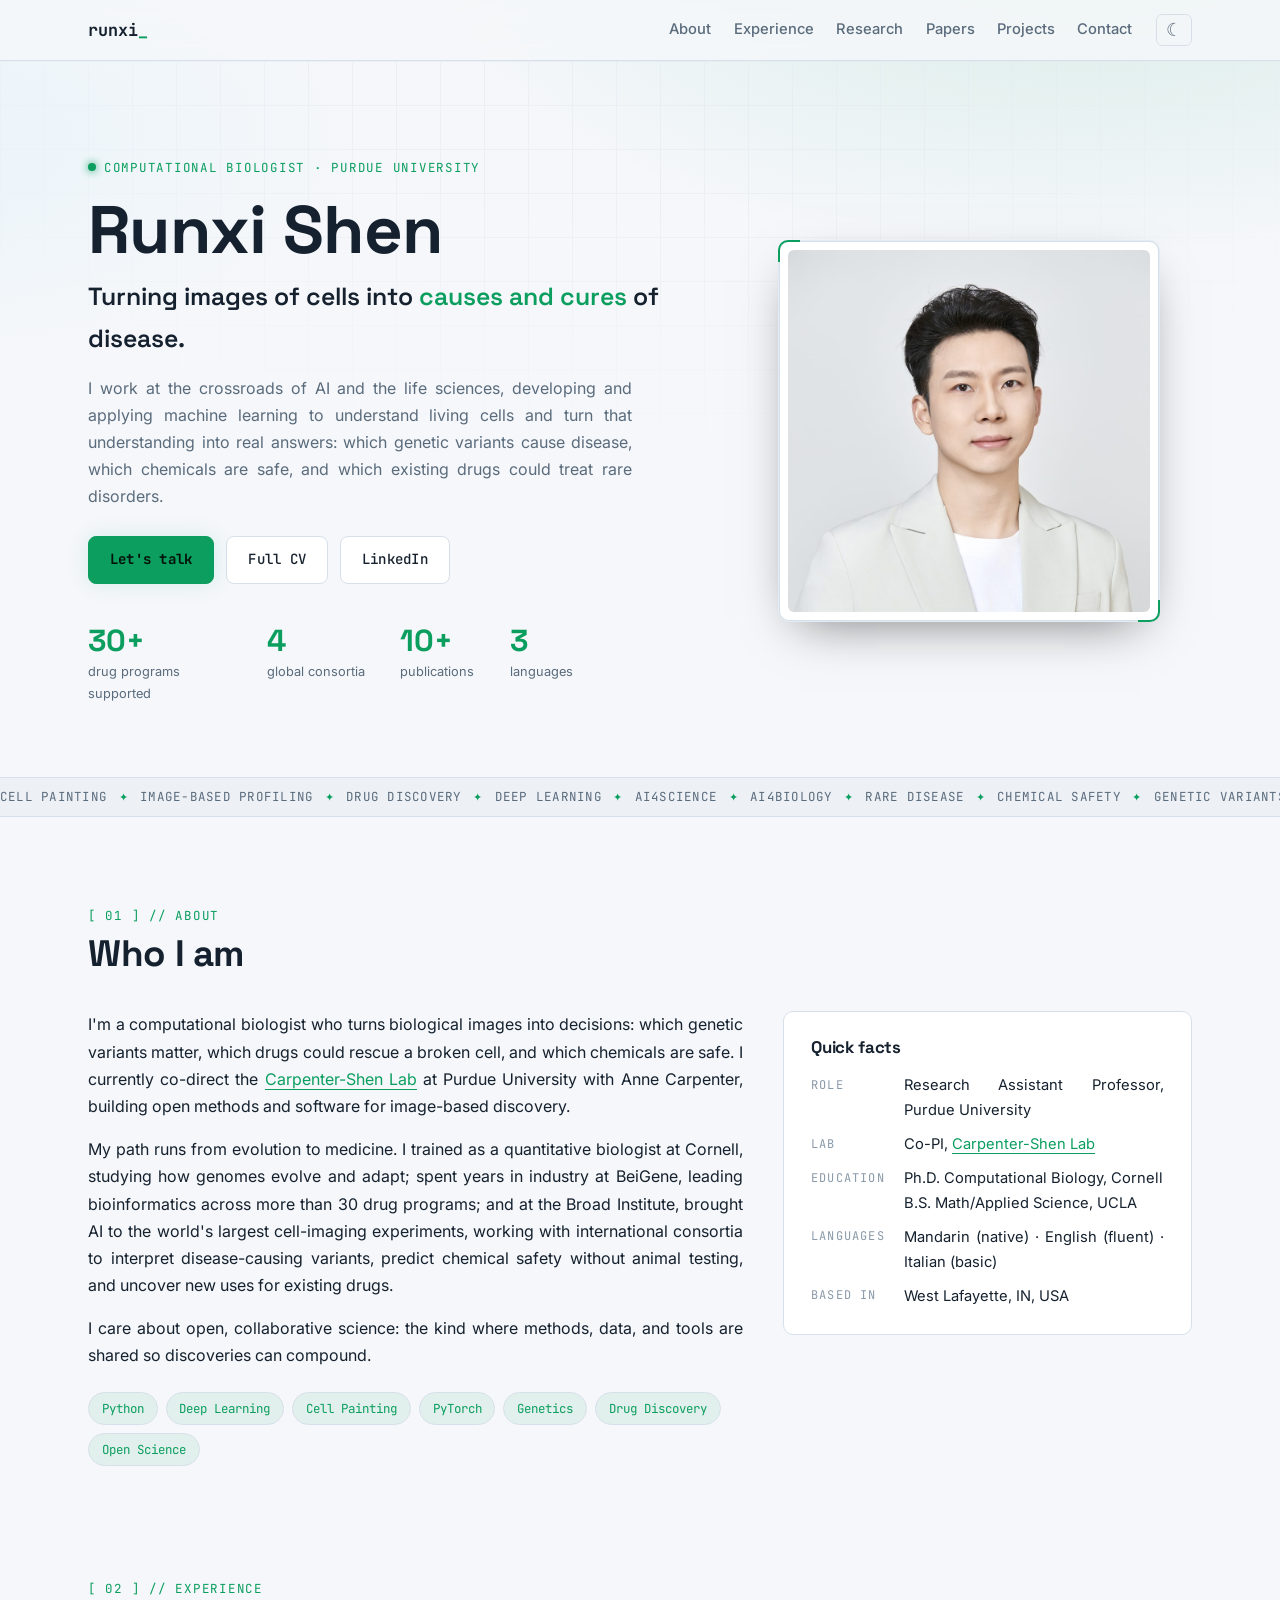
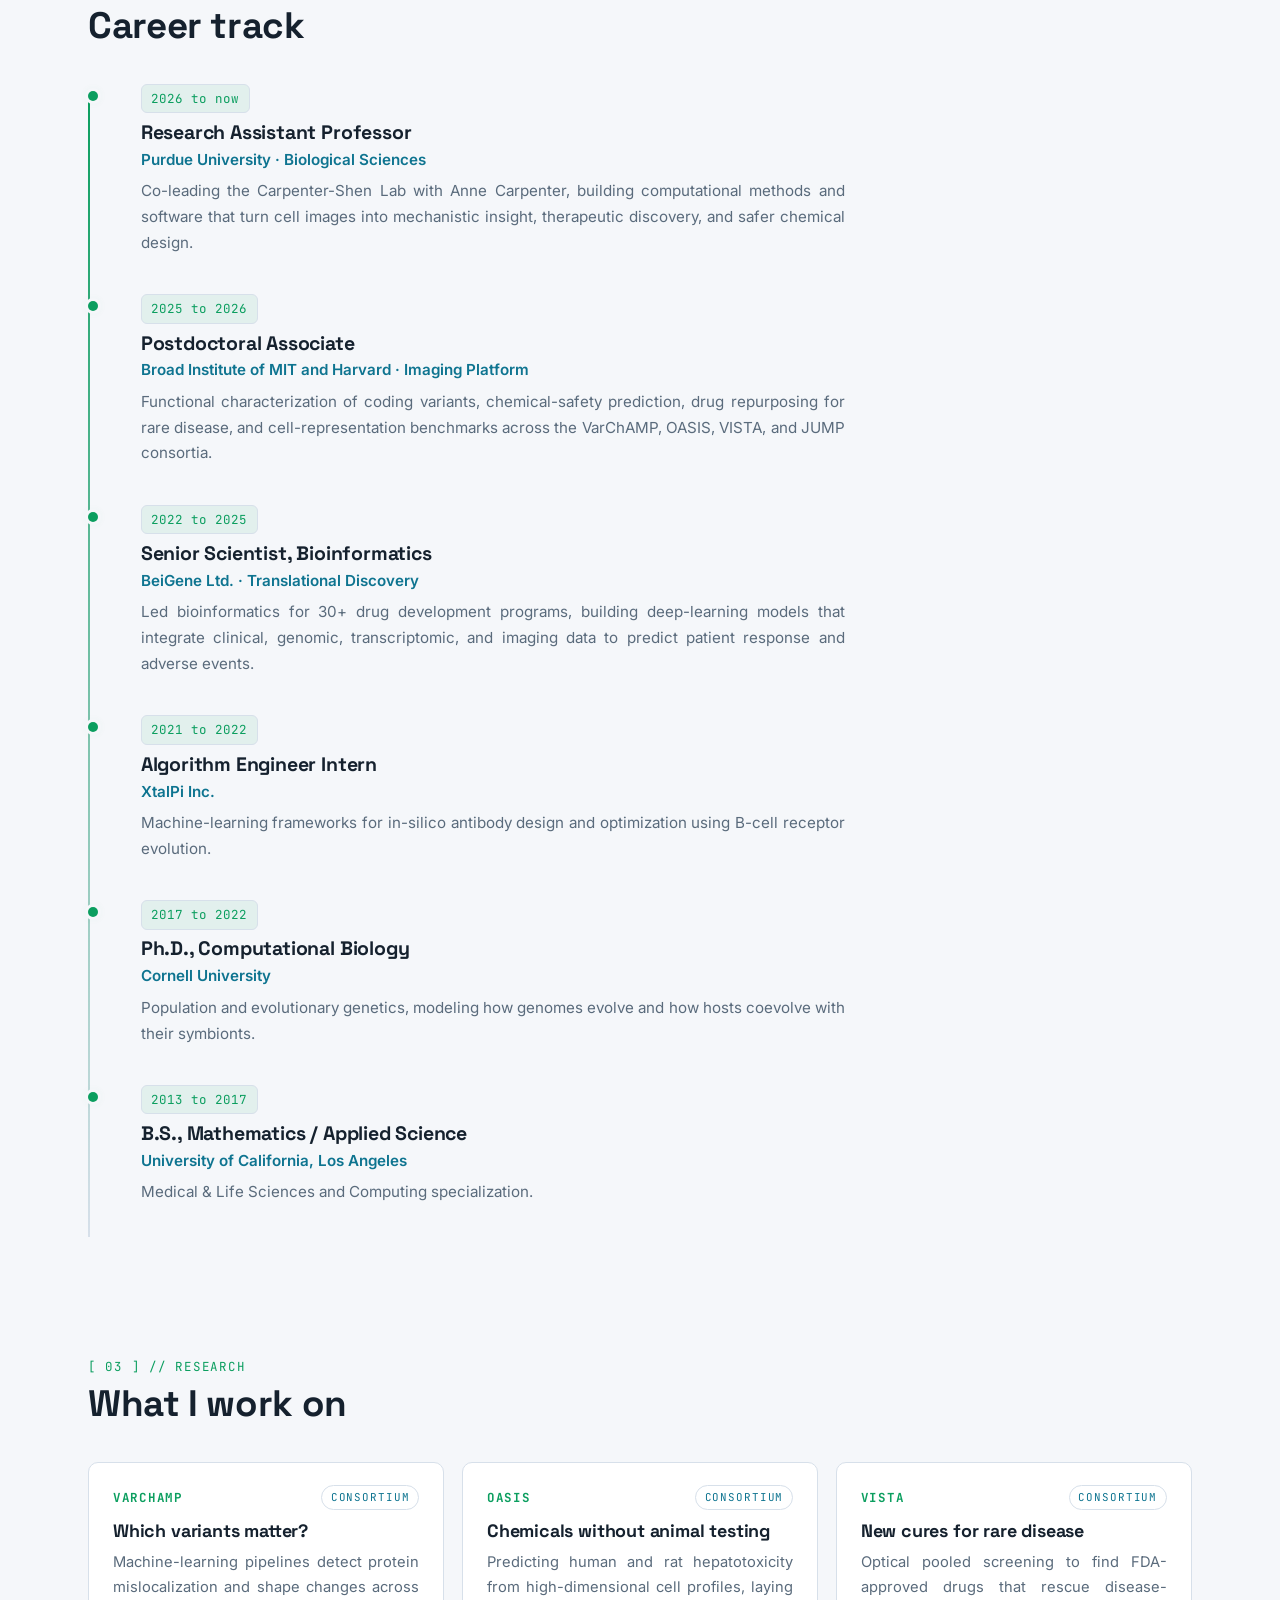
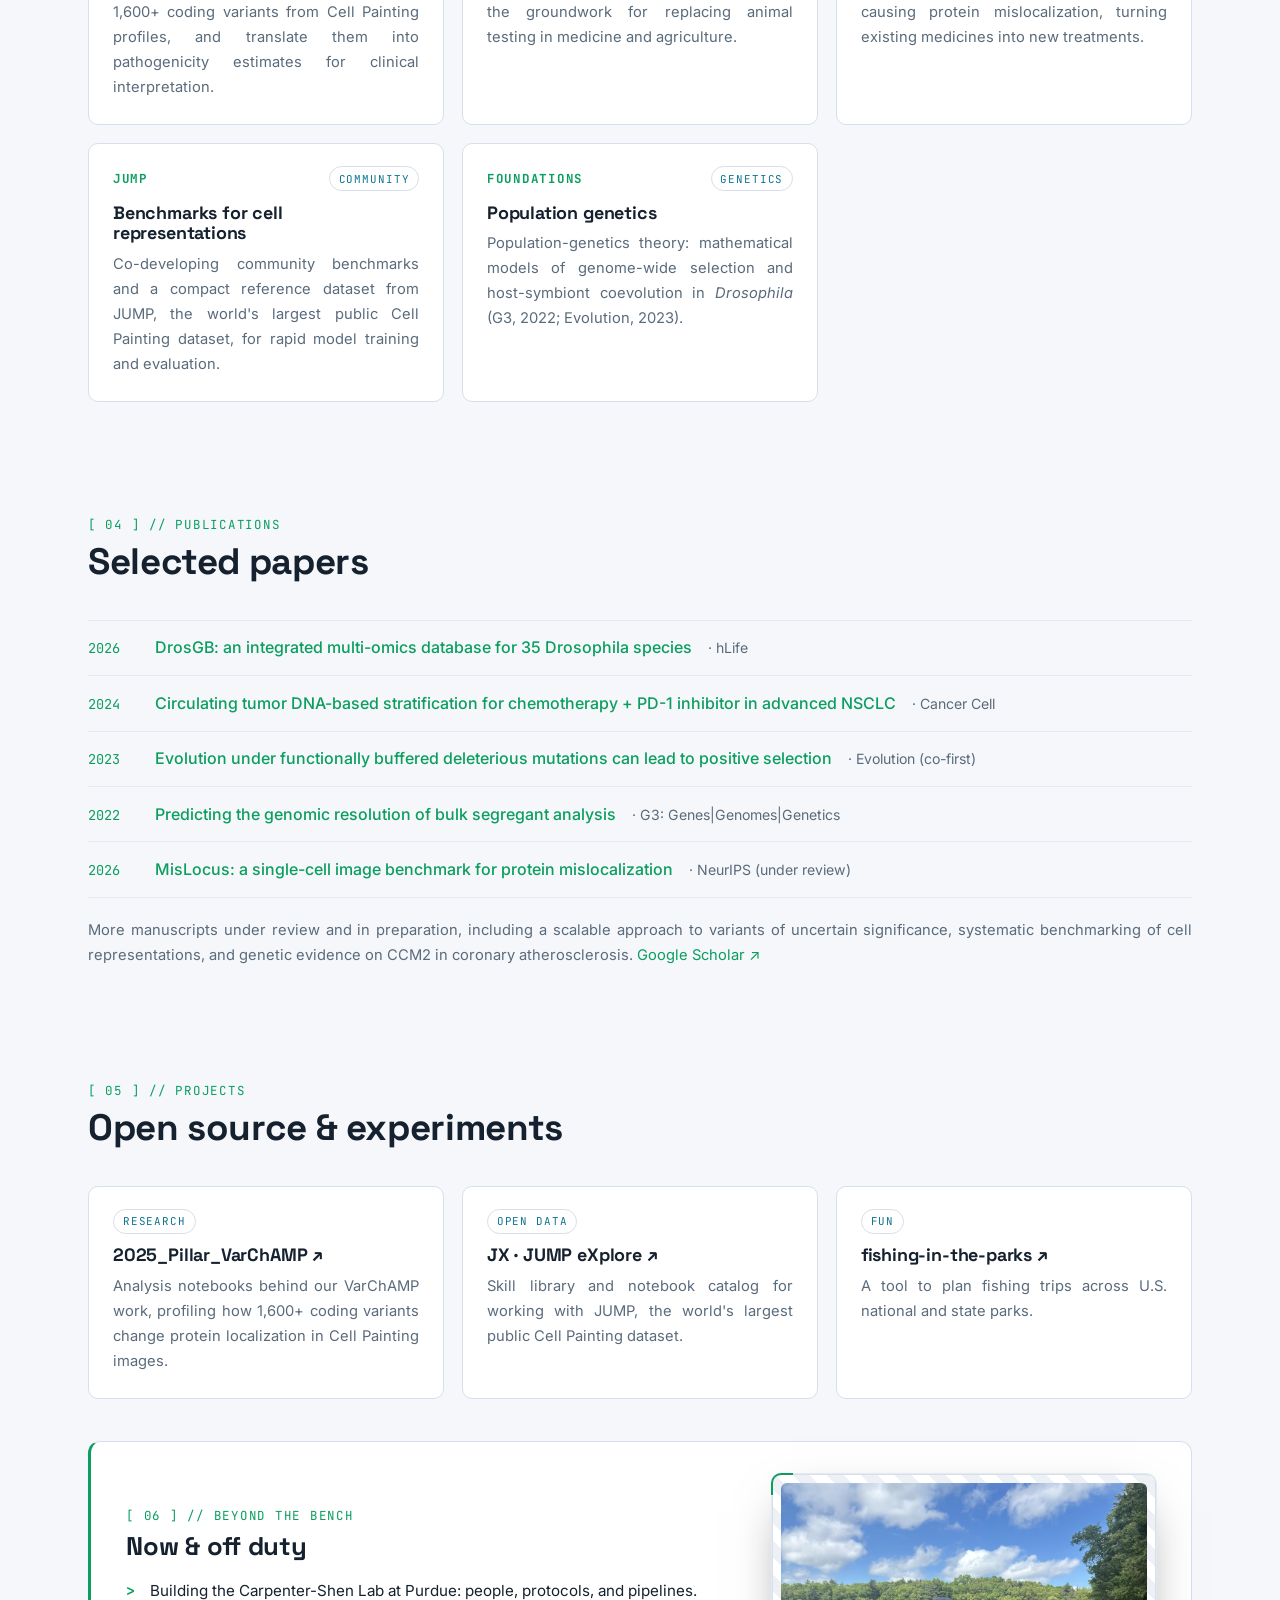
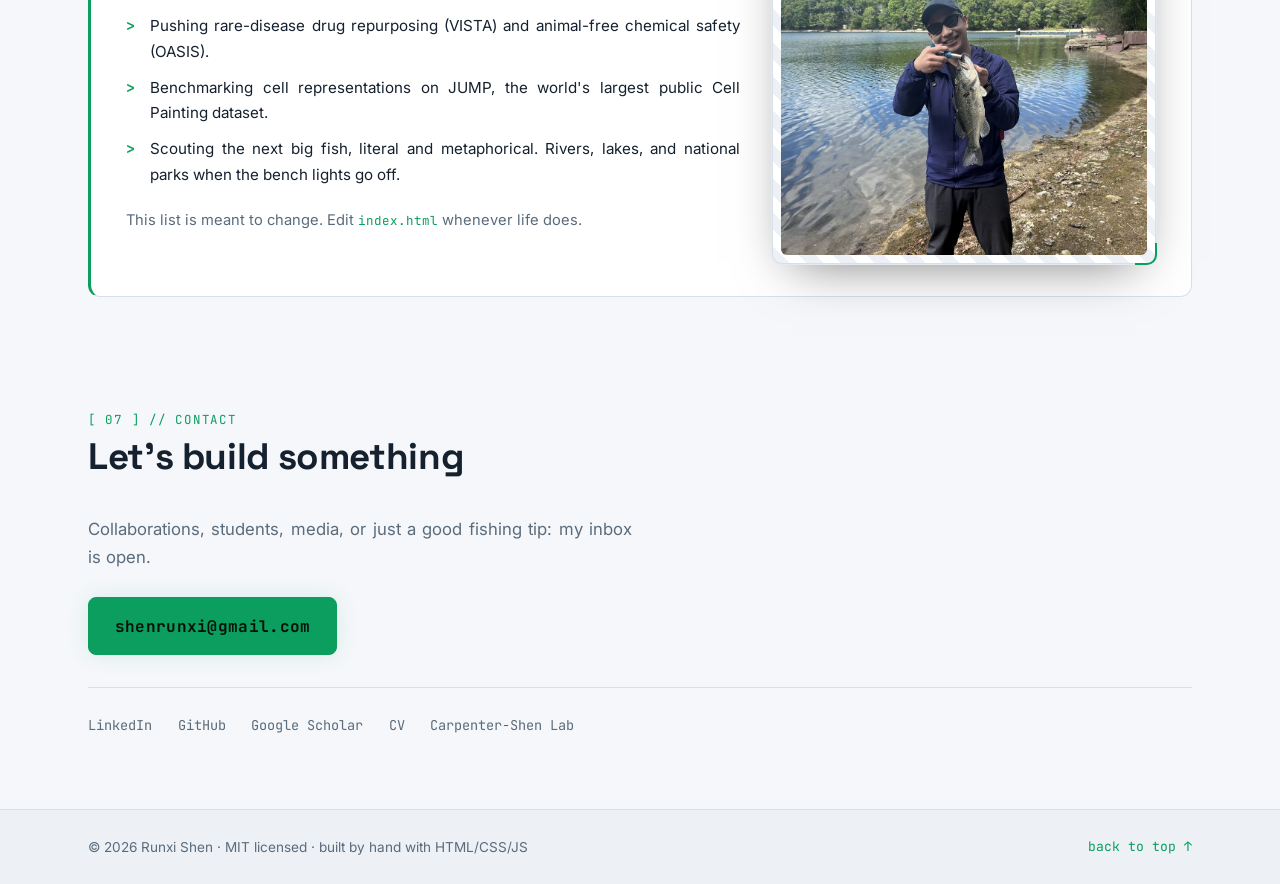
==== index.html @ 6cd74a99 "Justify body text and remove all em/en dashes - Justify body text (aligned on both sides) across par" ====
<!DOCTYPE html>
<html lang="en" data-theme="light">
<head>
<meta charset="UTF-8">
<meta name="viewport" content="width=device-width, initial-scale=1">
<title>Runxi Shen, Computational Biologist | Cell Painting &amp; Drug Discovery</title>
<meta name="description" content="Runxi Shen, Ph.D., computational biologist and Research Assistant Professor at Purdue University. Co-PI of the Carpenter-Shen Lab. Turning images of cells into cures: deep learning, Cell Painting, rare-disease drug discovery.">
<meta name="author" content="Runxi Shen">
<meta property="og:type" content="website">
<meta property="og:title" content="Runxi Shen, Computational Biologist">
<meta property="og:description" content="Research Assistant Professor at Purdue · Co-PI, Carpenter-Shen Lab. Using deep learning and Cell Painting to find causes and cures of disease.">
<meta property="og:url" content="https://runxi-shen.github.io/homepage/">
<meta property="og:image" content="https://runxi-shen.github.io/homepage/og-image.png">
<meta name="twitter:card" content="summary_large_image">
<link rel="icon" href="data:image/svg+xml,<svg xmlns='http://www.w3.org/2000/svg' viewBox='0 0 16 16'><text y='14' font-size='14'>☾</text></svg>">
<link rel="preconnect" href="https://fonts.googleapis.com">
<link rel="preconnect" href="https://fonts.gstatic.com" crossorigin>
<link href="https://fonts.googleapis.com/css2?family=Space+Grotesk:wght@500;600;700&family=Inter:wght@400;500;600;700&family=JetBrains+Mono:wght@400;500;700&display=swap" rel="stylesheet">
<link rel="stylesheet" href="style.css">
<script src="script.js" defer></script>
</head>
<body>

<header class="site-header" id="site-header">
  <div class="header-inner">
    <a class="brand" href="#top">runxi<span class="brand-cursor">_</span></a>
    <nav class="nav" aria-label="main">
      <a href="#about">About</a>
      <a href="#experience">Experience</a>
      <a href="#research">Research</a>
      <a href="#publications">Papers</a>
      <a href="#projects">Projects</a>
      <a href="#contact">Contact</a>
    </nav>
    <button class="theme-toggle" type="button" aria-label="toggle light/dark theme" title="toggle light/dark">☾</button>
  </div>
</header>

<main id="top">

  <!-- ── HERO ─────────────────────────────────────────── -->
  <section class="hero" id="home">
    <div class="hero-grid" aria-hidden="true"></div>
    <div class="hero-inner">
      <div class="hero-text">
        <p class="eyebrow"><span class="status-dot" aria-hidden="true"></span> COMPUTATIONAL BIOLOGIST · PURDUE UNIVERSITY</p>
        <h1>Runxi Shen</h1>
        <p class="hero-tagline">Turning images of cells into <span class="accent">causes and cures</span> of disease.</p>
        <p class="hero-sub">I work at the crossroads of AI and the life sciences, developing and applying machine learning to understand living cells and turn that understanding into real answers: which genetic variants cause disease, which chemicals are safe, and which existing drugs could treat rare disorders.</p>
        <div class="hero-cta">
          <a class="btn btn-primary" href="#contact">Let's talk</a>
          <a class="btn btn-ghost" href="https://runxi-shen.github.io/cv/" target="_blank" rel="noopener">Full CV</a>
          <a class="btn btn-ghost" href="https://www.linkedin.com/in/runxi-shen/" target="_blank" rel="noopener">LinkedIn</a>
        </div>
        <dl class="hero-stats">
          <div><dt>30+</dt><dd>drug programs supported</dd></div>
          <div><dt>4</dt><dd>global consortia</dd></div>
          <div><dt>10+</dt><dd>publications</dd></div>
          <div><dt>3</dt><dd>languages</dd></div>
        </dl>
      </div>
      <figure class="hero-photo">
        <div class="photo-frame">
          <img src="headshot.jpg" alt="Runxi Shen, computational biologist" width="900" height="900">
        </div>
      </figure>
    </div>
  </section>

  <!-- ── TICKER ───────────────────────────────────────── -->
  <div class="ticker" aria-hidden="true">
    <div class="ticker-track">
      <span>CELL PAINTING <i>✦</i></span><span>IMAGE-BASED PROFILING <i>✦</i></span><span>DRUG DISCOVERY <i>✦</i></span><span>DEEP LEARNING <i>✦</i></span><span>AI4SCIENCE <i>✦</i></span><span>AI4BIOLOGY <i>✦</i></span><span>RARE DISEASE <i>✦</i></span><span>CHEMICAL SAFETY <i>✦</i></span><span>GENETIC VARIANTS <i>✦</i></span><span>OPEN SOURCE <i>✦</i></span><span>POPULATION GENETICS <i>✦</i></span><span>OPEN SCIENCE <i>✦</i></span><span>FISHING <i>✦</i></span>
      <span>CELL PAINTING <i>✦</i></span><span>IMAGE-BASED PROFILING <i>✦</i></span><span>DRUG DISCOVERY <i>✦</i></span><span>DEEP LEARNING <i>✦</i></span><span>AI4SCIENCE <i>✦</i></span><span>AI4BIOLOGY <i>✦</i></span><span>RARE DISEASE <i>✦</i></span><span>CHEMICAL SAFETY <i>✦</i></span><span>GENETIC VARIANTS <i>✦</i></span><span>OPEN SOURCE <i>✦</i></span><span>POPULATION GENETICS <i>✦</i></span><span>OPEN SCIENCE <i>✦</i></span><span>FISHING <i>✦</i></span>
    </div>
  </div>

  <!-- ── ABOUT ────────────────────────────────────────── -->
  <section class="section" id="about">
    <div class="section-head">
      <p class="eyebrow">[ 01 ] // ABOUT</p>
      <h2>Who I am</h2>
    </div>
    <div class="about-grid">
      <div class="about-text">
        <p>I'm a computational biologist who turns biological images into decisions: which genetic variants matter, which drugs could rescue a broken cell, and which chemicals are safe. I currently co-direct the <a href="https://carpentershenlab.org" target="_blank" rel="noopener">Carpenter-Shen Lab</a> at Purdue University with Anne Carpenter, building open methods and software for image-based discovery.</p>
        <p>My path runs from evolution to medicine. I trained as a quantitative biologist at Cornell, studying how genomes evolve and adapt; spent years in industry at BeiGene, leading bioinformatics across more than 30 drug programs; and at the Broad Institute, brought AI to the world's largest cell-imaging experiments, working with international consortia to interpret disease-causing variants, predict chemical safety without animal testing, and uncover new uses for existing drugs.</p>
        <p>I care about open, collaborative science: the kind where methods, data, and tools are shared so discoveries can compound.</p>
        <div class="chips" aria-label="skills">
          <span>Python</span><span>Deep Learning</span><span>Cell Painting</span><span>PyTorch</span><span>Genetics</span><span>Drug Discovery</span><span>Open Science</span>
        </div>
      </div>
      <aside class="about-facts panel">
        <h3>Quick facts</h3>
        <dl>
          <dt>Role</dt><dd>Research Assistant Professor, Purdue University</dd>
          <dt>Lab</dt><dd>Co-PI, <a href="https://carpentershenlab.org" target="_blank" rel="noopener">Carpenter-Shen Lab</a></dd>
          <dt>Education</dt><dd>Ph.D. Computational Biology, Cornell<br>B.S. Math/Applied Science, UCLA</dd>
          <dt>Languages</dt><dd>Mandarin (native) · English (fluent) · Italian (basic)</dd>
          <dt>Based in</dt><dd>West Lafayette, IN, USA</dd>
        </dl>
      </aside>
    </div>
  </section>

  <!-- ── EXPERIENCE ───────────────────────────────────── -->
  <section class="section" id="experience">
    <div class="section-head">
      <p class="eyebrow">[ 02 ] // EXPERIENCE</p>
      <h2>Career track</h2>
    </div>
    <ol class="timeline">
      <li class="tl-item">
        <span class="tl-years">2026 to now</span>
        <div class="tl-body">
          <h3>Research Assistant Professor</h3>
          <p class="tl-org">Purdue University · Biological Sciences</p>
          <p class="tl-desc">Co-leading the Carpenter-Shen Lab with Anne Carpenter, building computational methods and software that turn cell images into mechanistic insight, therapeutic discovery, and safer chemical design.</p>
        </div>
      </li>
      <li class="tl-item">
        <span class="tl-years">2025 to 2026</span>
        <div class="tl-body">
          <h3>Postdoctoral Associate</h3>
          <p class="tl-org">Broad Institute of MIT and Harvard · Imaging Platform</p>
          <p class="tl-desc">Functional characterization of coding variants, chemical-safety prediction, drug repurposing for rare disease, and cell-representation benchmarks across the VarChAMP, OASIS, VISTA, and JUMP consortia.</p>
        </div>
      </li>
      <li class="tl-item">
        <span class="tl-years">2022 to 2025</span>
        <div class="tl-body">
          <h3>Senior Scientist, Bioinformatics</h3>
          <p class="tl-org">BeiGene Ltd. · Translational Discovery</p>
          <p class="tl-desc">Led bioinformatics for 30+ drug development programs, building deep-learning models that integrate clinical, genomic, transcriptomic, and imaging data to predict patient response and adverse events.</p>
        </div>
      </li>
      <li class="tl-item">
        <span class="tl-years">2021 to 2022</span>
        <div class="tl-body">
          <h3>Algorithm Engineer Intern</h3>
          <p class="tl-org">XtalPi Inc.</p>
          <p class="tl-desc">Machine-learning frameworks for in-silico antibody design and optimization using B-cell receptor evolution.</p>
        </div>
      </li>
      <li class="tl-item">
        <span class="tl-years">2017 to 2022</span>
        <div class="tl-body">
          <h3>Ph.D., Computational Biology</h3>
          <p class="tl-org">Cornell University</p>
          <p class="tl-desc">Population and evolutionary genetics, modeling how genomes evolve and how hosts coevolve with their symbionts.</p>
        </div>
      </li>
      <li class="tl-item">
        <span class="tl-years">2013 to 2017</span>
        <div class="tl-body">
          <h3>B.S., Mathematics / Applied Science</h3>
          <p class="tl-org">University of California, Los Angeles</p>
          <p class="tl-desc">Medical &amp; Life Sciences and Computing specialization.</p>
        </div>
      </li>
    </ol>
  </section>

  <!-- ── RESEARCH ─────────────────────────────────────── -->
  <section class="section" id="research">
    <div class="section-head">
      <p class="eyebrow">[ 03 ] // RESEARCH</p>
      <h2>What I work on</h2>
    </div>
    <div class="card-grid">
      <article class="card">
        <div class="card-top"><span class="card-tag mono">VARCHAMP</span><span class="card-chip mono">consortium</span></div>
        <h3>Which variants matter?</h3>
        <p>Machine-learning pipelines detect protein mislocalization and shape changes across 1,600+ coding variants from Cell Painting profiles, and translate them into pathogenicity estimates for clinical interpretation.</p>
      </article>
      <article class="card">
        <div class="card-top"><span class="card-tag mono">OASIS</span><span class="card-chip mono">consortium</span></div>
        <h3>Chemicals without animal testing</h3>
        <p>Predicting human and rat hepatotoxicity from high-dimensional cell profiles, laying the groundwork for replacing animal testing in medicine and agriculture.</p>
      </article>
      <article class="card">
        <div class="card-top"><span class="card-tag mono">VISTA</span><span class="card-chip mono">consortium</span></div>
        <h3>New cures for rare disease</h3>
        <p>Optical pooled screening to find FDA-approved drugs that rescue disease-causing protein mislocalization, turning existing medicines into new treatments.</p>
      </article>
      <article class="card">
        <div class="card-top"><span class="card-tag mono">JUMP</span><span class="card-chip mono">community</span></div>
        <h3>Benchmarks for cell representations</h3>
        <p>Co-developing community benchmarks and a compact reference dataset from JUMP, the world's largest public Cell Painting dataset, for rapid model training and evaluation.</p>
      </article>
      <article class="card">
        <div class="card-top"><span class="card-tag mono">FOUNDATIONS</span><span class="card-chip mono">genetics</span></div>
        <h3>Population genetics</h3>
        <p>Population-genetics theory: mathematical models of genome-wide selection and host-symbiont coevolution in <em>Drosophila</em> (G3, 2022; Evolution, 2023).</p>
      </article>
    </div>
  </section>

  <!-- ── PUBLICATIONS ─────────────────────────────────── -->
  <section class="section" id="publications">
    <div class="section-head">
      <p class="eyebrow">[ 04 ] // PUBLICATIONS</p>
      <h2>Selected papers</h2>
    </div>
    <ul class="papers">
      <li>
        <span class="pub-year mono">2026</span>
        <a href="https://www.sciencedirect.com/science/article/pii/S2949928326000143" target="_blank" rel="noopener">DrosGB: an integrated multi-omics database for 35 Drosophila species</a>
        <span class="pub-journal">· hLife</span>
      </li>
      <li>
        <span class="pub-year mono">2024</span>
        <a href="https://www.cell.com/cancer-cell/fulltext/S1535-6108(24)00312-X" target="_blank" rel="noopener">Circulating tumor DNA-based stratification for chemotherapy + PD-1 inhibitor in advanced NSCLC</a>
        <span class="pub-journal">· Cancer Cell</span>
      </li>
      <li>
        <span class="pub-year mono">2023</span>
        <a href="https://pmc.ncbi.nlm.nih.gov/articles/PMC10547125/" target="_blank" rel="noopener">Evolution under functionally buffered deleterious mutations can lead to positive selection</a>
        <span class="pub-journal">· Evolution (co-first)</span>
      </li>
      <li>
        <span class="pub-year mono">2022</span>
        <a href="https://academic.oup.com/g3journal/article/12/3/jkac012/6523970" target="_blank" rel="noopener">Predicting the genomic resolution of bulk segregant analysis</a>
        <span class="pub-journal">· G3: Genes|Genomes|Genetics</span>
      </li>
      <li>
        <span class="pub-year mono">2026</span>
        <a href="https://www.biorxiv.org/content/10.64898/2026.02.14.705848v2" target="_blank" rel="noopener">MisLocus: a single-cell image benchmark for protein mislocalization</a>
        <span class="pub-journal">· NeurIPS (under review)</span>
      </li>
    </ul>
    <p class="section-note">More manuscripts under review and in preparation, including a scalable approach to variants of uncertain significance, systematic benchmarking of cell representations, and genetic evidence on CCM2 in coronary atherosclerosis.
      <a href="https://scholar.google.com/citations?user=L9f8qagAAAAJ&amp;hl=en" target="_blank" rel="noopener">Google Scholar ↗</a></p>
  </section>

  <!-- ── PROJECTS ─────────────────────────────────────── -->
  <section class="section" id="projects">
    <div class="section-head">
      <p class="eyebrow">[ 05 ] // PROJECTS</p>
      <h2>Open source &amp; experiments</h2>
    </div>
    <div class="card-grid">
      <article class="card">
        <div class="card-top"><span class="card-chip mono">research</span></div>
        <h3><a href="https://github.com/runxi-shen/2025_Pillar_VarChAMP" target="_blank" rel="noopener">2025_Pillar_VarChAMP ↗</a></h3>
        <p>Analysis notebooks behind our VarChAMP work, profiling how 1,600+ coding variants change protein localization in Cell Painting images.</p>
      </article>
      <article class="card">
        <div class="card-top"><span class="card-chip mono">open data</span></div>
        <h3><a href="https://github.com/runxi-shen/jx" target="_blank" rel="noopener">JX · JUMP eXplore ↗</a></h3>
        <p>Skill library and notebook catalog for working with JUMP, the world's largest public Cell Painting dataset.</p>
      </article>
      <article class="card">
        <div class="card-top"><span class="card-chip mono">fun</span></div>
        <h3><a href="https://github.com/runxi-shen/fishing-in-the-parks" target="_blank" rel="noopener">fishing-in-the-parks ↗</a></h3>
        <p>A tool to plan fishing trips across U.S. national and state parks.</p>
      </article>
    </div>

    <!-- beyond the bench -->
    <div class="beyond panel">
      <div class="beyond-text">
        <p class="eyebrow">[ 06 ] // BEYOND THE BENCH</p>
        <h2>Now &amp; off duty</h2>
        <ul class="now-list">
          <li>Building the Carpenter-Shen Lab at Purdue: people, protocols, and pipelines.</li>
          <li>Pushing rare-disease drug repurposing (VISTA) and animal-free chemical safety (OASIS).</li>
          <li>Benchmarking cell representations on JUMP, the world's largest public Cell Painting dataset.</li>
          <li>Scouting the next big fish, literal and metaphorical. Rivers, lakes, and national parks when the bench lights go off.</li>
        </ul>
        <p class="section-note">This list is meant to change. Edit <code>index.html</code> whenever life does.</p>
      </div>
      <div class="beyond-photo photo-frame">
        <img src="fishing.jpg" alt="Runxi Shen fishing by the water">
      </div>
    </div>
  </section>

  <!-- ── CONTACT ──────────────────────────────────────── -->
  <section class="section contact" id="contact">
    <div class="section-head">
      <p class="eyebrow">[ 07 ] // CONTACT</p>
      <h2>Let's build something</h2>
    </div>
    <p class="contact-lead">Collaborations, students, media, or just a good fishing tip: my inbox is open.</p>
    <div class="contact-actions">
      <a class="btn btn-primary btn-lg" href="mailto:shenrunxi@gmail.com">shenrunxi@gmail.com</a>
    </div>
    <div class="contact-links">
      <a href="https://www.linkedin.com/in/runxi-shen/" target="_blank" rel="noopener">LinkedIn</a>
      <a href="https://github.com/runxi-shen" target="_blank" rel="noopener">GitHub</a>
      <a href="https://scholar.google.com/citations?user=L9f8qagAAAAJ&amp;hl=en" target="_blank" rel="noopener">Google Scholar</a>
      <a href="https://runxi-shen.github.io/cv/" target="_blank" rel="noopener">CV</a>
      <a href="https://carpentershenlab.org" target="_blank" rel="noopener">Carpenter-Shen Lab</a>
    </div>
  </section>

</main>

<footer class="site-footer">
  <div class="footer-inner">
    <p>© 2026 Runxi Shen · MIT licensed · built by hand with HTML/CSS/JS</p>
    <a class="to-top" href="#top">back to top ↑</a>
  </div>
</footer>

</body>
</html>
---- style.css ----
/* ─────────────────────────────────────────────────────────
   runxi — personal homepage
   Cyber-inspired but built for the general public:
   dark neon atmosphere, conventional layout, readable type.
   ───────────────────────────────────────────────────────── */

/* ── themes ── */
[data-theme="dark"] {
  --bg: #070B0F;
  --bg-2: #0B1219;
  --panel: #0E161F;
  --panel-2: #101A25;
  --line: #1D2B3A;
  --line-soft: #16222F;
  --ink: #E8EFF6;
  --muted: #8FA3B4;
  --faint: #5C7082;
  --accent: #00E57A;
  --accent-ink: #00C96C;
  --accent-2: #4CC9F0;
  --glow: rgba(0, 229, 122, 0.16);
  --header-bg: rgba(7, 11, 15, 0.82);
  --chip-bg: rgba(0, 229, 122, 0.08);
}

[data-theme="light"] {
  --bg: #F5F7FA;
  --bg-2: #EDF1F6;
  --panel: #FFFFFF;
  --panel-2: #F8FAFC;
  --line: #D7E0EA;
  --line-soft: #E3EAF2;
  --ink: #15212E;
  --muted: #5A6B7C;
  --faint: #8A9AA9;
  --accent: #0B9E5F;
  --accent-ink: #087C4B;
  --accent-2: #0E7490;
  --glow: rgba(11, 158, 95, 0.12);
  --header-bg: rgba(245, 247, 250, 0.85);
  --chip-bg: rgba(11, 158, 95, 0.08);
}

/* ── base ── */
*, *::before, *::after { margin: 0; padding: 0; box-sizing: border-box; }

html { scroll-behavior: smooth; scroll-padding-top: 4.5rem; }

@media (prefers-reduced-motion: reduce) {
  html { scroll-behavior: auto; }
  *, *::before, *::after { animation: none !important; transition: none !important; }
}

body {
  font-family: 'Inter', -apple-system, BlinkMacSystemFont, 'Segoe UI', sans-serif;
  font-size: 1rem;
  line-height: 1.7;
  color: var(--ink);
  background-color: var(--bg);
  background-image:
    radial-gradient(1100px 500px at 85% -5%, var(--glow), transparent 60%),
    radial-gradient(900px 420px at -10% 15%, rgba(76, 201, 240, 0.07), transparent 55%);
  background-attachment: fixed;
  -webkit-font-smoothing: antialiased;
  text-rendering: optimizeLegibility;
}

::selection { background: var(--accent); color: #04120A; }

.mono { font-family: 'JetBrains Mono', ui-monospace, Menlo, Consolas, monospace; }
.muted { color: var(--muted); }

a { color: var(--accent); text-decoration: none; }
a:hover { color: var(--accent-ink); }

h1, h2, h3 { font-family: 'Space Grotesk', 'Inter', sans-serif; line-height: 1.15; letter-spacing: -0.01em; }

:focus-visible { outline: 2px solid var(--accent); outline-offset: 2px; }

/* ── justified body text (aligned on both sides) ── */
.hero-sub,
.about-text p,
.tl-desc,
.card p,
.section-note,
.now-list li,
.about-facts dd,
.contact-lead {
  text-align: justify;
  text-justify: inter-word;
  -webkit-hyphens: auto;
  hyphens: auto;
}

/* ── header ── */
.site-header {
  position: sticky;
  top: 0;
  z-index: 50;
  background: var(--header-bg);
  -webkit-backdrop-filter: blur(10px);
  backdrop-filter: blur(10px);
  border-bottom: 1px solid var(--line);
}
.header-inner {
  max-width: 72rem;
  margin: 0 auto;
  padding: 0.85rem 1.5rem;
  display: flex;
  align-items: center;
  gap: 1.5rem;
}
.brand {
  font-family: 'JetBrains Mono', monospace;
  font-weight: 700;
  font-size: 1.05rem;
  color: var(--ink);
  white-space: nowrap;
}
.brand:hover { color: var(--accent); }
.brand-cursor {
  color: var(--accent);
  animation: blink 1.2s steps(1) infinite;
}
@keyframes blink { 50% { opacity: 0; } }

.nav { display: flex; gap: 1.4rem; margin-left: auto; }
.nav a {
  color: var(--muted);
  font-size: 0.92rem;
  font-weight: 500;
  position: relative;
  padding: 0.2rem 0;
}
.nav a::after {
  content: "";
  position: absolute;
  left: 0; bottom: -2px;
  width: 100%; height: 2px;
  background: var(--accent);
  transform: scaleX(0);
  transform-origin: left;
  transition: transform 160ms ease;
}
.nav a:hover { color: var(--ink); }
.nav a:hover::after { transform: scaleX(1); }

.theme-toggle {
  font-family: inherit;
  font-size: 1.1rem;
  line-height: 1;
  color: var(--muted);
  background: transparent;
  border: 1px solid var(--line);
  border-radius: 6px;
  padding: 0.4rem 0.55rem;
  cursor: pointer;
  transition: color 120ms, border-color 120ms;
}
.theme-toggle:hover { color: var(--accent); border-color: var(--accent); }

/* ── shared ── */
.eyebrow {
  font-family: 'JetBrains Mono', monospace;
  font-size: 0.78rem;
  letter-spacing: 0.14em;
  color: var(--accent);
  text-transform: uppercase;
  display: flex;
  align-items: center;
  gap: 0.5rem;
}
.status-dot {
  width: 0.5rem; height: 0.5rem;
  border-radius: 50%;
  background: var(--accent);
  box-shadow: 0 0 8px var(--accent);
  animation: pulse 2.2s ease-in-out infinite;
}
@keyframes pulse { 50% { opacity: 0.35; } }

.section {
  max-width: 72rem;
  margin: 0 auto;
  padding: 5.5rem 1.5rem 1.5rem;
}
.section-head { margin-bottom: 2.25rem; }
.section-head h2 { font-size: clamp(1.7rem, 3.4vw, 2.3rem); margin-top: 0.4rem; }
.section-note { color: var(--muted); font-size: 0.92rem; margin-top: 1.25rem; }
.section-note code { font-family: 'JetBrains Mono', monospace; font-size: 0.85em; color: var(--accent); }

.panel {
  background: var(--panel);
  border: 1px solid var(--line);
  border-radius: 10px;
}

/* ── hero ── */
.hero { position: relative; overflow: hidden; }
.hero-grid {
  position: absolute;
  inset: 0;
  pointer-events: none;
  background-image:
    linear-gradient(var(--line-soft) 1px, transparent 1px),
    linear-gradient(90deg, var(--line-soft) 1px, transparent 1px);
  background-size: 44px 44px;
  -webkit-mask-image: radial-gradient(ellipse 90% 75% at 50% 0%, #000 30%, transparent 75%);
  mask-image: radial-gradient(ellipse 90% 75% at 50% 0%, #000 30%, transparent 75%);
  opacity: 0.5;
}
.hero-inner {
  position: relative;
  max-width: 72rem;
  margin: 0 auto;
  padding: 6rem 1.5rem 4.5rem;
  display: grid;
  grid-template-columns: 1.15fr 0.85fr;
  gap: 3.5rem;
  align-items: center;
}
.hero-text h1 {
  font-size: clamp(2.6rem, 6vw, 4.2rem);
  font-weight: 700;
  margin: 0.9rem 0 0.4rem;
}
.hero-tagline {
  font-size: clamp(1.15rem, 2.4vw, 1.55rem);
  font-weight: 600;
  color: var(--ink);
  font-family: 'Space Grotesk', sans-serif;
}
.accent { color: var(--accent); }
.hero-sub { color: var(--muted); margin-top: 0.9rem; max-width: 34rem; }
.hero-cta { display: flex; flex-wrap: wrap; gap: 0.75rem; margin-top: 1.6rem; }

.btn {
  font-family: 'JetBrains Mono', monospace;
  font-size: 0.88rem;
  font-weight: 500;
  letter-spacing: 0.02em;
  padding: 0.7rem 1.3rem;
  border-radius: 8px;
  border: 1px solid var(--line);
  color: var(--ink);
  background: var(--panel);
  transition: border-color 150ms, box-shadow 150ms, transform 150ms, background 150ms;
  display: inline-block;
}
.btn:hover { border-color: var(--accent); transform: translateY(-1px); }
.btn-primary {
  background: var(--accent);
  border-color: var(--accent);
  color: #04120A;
  font-weight: 700;
  box-shadow: 0 0 22px var(--glow);
}
.btn-primary:hover { background: var(--accent-ink); border-color: var(--accent-ink); color: #04120A; box-shadow: 0 0 30px var(--glow); }
.btn-lg { font-size: 1rem; padding: 0.9rem 1.6rem; }

.hero-stats {
  display: grid;
  grid-template-columns: repeat(4, auto);
  justify-content: start;
  gap: 2.2rem;
  margin-top: 2.6rem;
}
.hero-stats dt {
  font-family: 'Space Grotesk', sans-serif;
  font-size: 1.9rem;
  font-weight: 700;
  color: var(--accent);
  line-height: 1;
}
.hero-stats dd {
  font-size: 0.8rem;
  color: var(--muted);
  margin-top: 0.3rem;
  max-width: 9rem;
}

/* hero photo */
.hero-photo { justify-self: center; width: 100%; max-width: 380px; }
.photo-frame {
  position: relative;
  border: 1px solid var(--line);
  border-radius: 10px;
  padding: 8px;
  background: var(--panel);
  box-shadow: 0 0 0 1px var(--line-soft), 0 18px 50px -20px rgba(0, 0, 0, 0.55);
  transition: box-shadow 200ms;
}
.photo-frame::before, .photo-frame::after {
  content: "";
  position: absolute;
  width: 22px; height: 22px;
  border: 2px solid var(--accent);
  pointer-events: none;
}
.photo-frame::before { top: -2px; left: -2px; border-right: none; border-bottom: none; border-top-left-radius: 10px; }
.photo-frame::after { bottom: -2px; right: -2px; border-left: none; border-top: none; border-bottom-right-radius: 10px; }
.photo-frame img {
  display: block;
  width: 100%;
  height: auto;
  border-radius: 6px;
  filter: saturate(0.92) contrast(1.02);
}

/* ── ticker ── */
.ticker {
  border-top: 1px solid var(--line);
  border-bottom: 1px solid var(--line);
  background: var(--bg-2);
  overflow: hidden;
  padding: 0.55rem 0;
}
.ticker-track {
  display: flex;
  white-space: nowrap;
  width: max-content;
  animation: ticker 34s linear infinite;
  will-change: transform;
}
.ticker:hover .ticker-track { animation-play-state: paused; }
.ticker-track span {
  font-family: 'JetBrains Mono', monospace;
  font-size: 0.78rem;
  letter-spacing: 0.1em;
  color: var(--muted);
  padding-right: 0.7rem;
}
.ticker-track i { color: var(--accent); font-style: normal; font-size: 0.7rem; margin-left: 0.2rem; }
@keyframes ticker { to { transform: translateX(-50%); } }

/* ── about ── */
.about-grid {
  display: grid;
  grid-template-columns: 1.6fr 1fr;
  gap: 2.5rem;
  align-items: start;
}
.about-text p { margin-bottom: 1rem; color: var(--ink); }
.about-text a { border-bottom: 1px solid var(--accent); }
.about-text a:hover { border-bottom-color: transparent; }

.chips { display: flex; flex-wrap: wrap; gap: 0.5rem; margin-top: 1.4rem; }
.chips span {
  font-family: 'JetBrains Mono', monospace;
  font-size: 0.78rem;
  color: var(--accent);
  background: var(--chip-bg);
  border: 1px solid var(--line);
  border-radius: 999px;
  padding: 0.3rem 0.8rem;
}

.about-facts { padding: 1.6rem 1.7rem; }
.about-facts h3 { font-size: 1.05rem; margin-bottom: 1rem; }
.about-facts dl { display: grid; grid-template-columns: auto 1fr; gap: 0.55rem 1.2rem; }
.about-facts dt { font-family: 'JetBrains Mono', monospace; font-size: 0.75rem; letter-spacing: 0.1em; text-transform: uppercase; color: var(--faint); padding-top: 0.1rem; }
.about-facts dd { font-size: 0.92rem; }
.about-facts dd a { border-bottom: 1px solid var(--accent); }

/* ── timeline ── */
.timeline { list-style: none; position: relative; padding-left: 1.5rem; }
.timeline::before {
  content: "";
  position: absolute;
  left: 0; top: 0.4rem; bottom: 0.4rem;
  width: 2px;
  background: linear-gradient(var(--accent), var(--line));
}
.tl-item { position: relative; padding: 0 0 2.4rem 1.8rem; }
.tl-item::before {
  content: "";
  position: absolute;
  left: -1.5rem; top: 0.45rem;
  width: 10px; height: 10px;
  border-radius: 50%;
  background: var(--accent);
  box-shadow: 0 0 0 3px var(--bg), 0 0 10px var(--glow);
}
.tl-years {
  font-family: 'JetBrains Mono', monospace;
  font-size: 0.78rem;
  letter-spacing: 0.08em;
  color: var(--accent);
  background: var(--chip-bg);
  border: 1px solid var(--line);
  border-radius: 6px;
  padding: 0.2rem 0.6rem;
  display: inline-block;
  margin-bottom: 0.55rem;
}
.tl-body h3 { font-size: 1.22rem; }
.tl-org { color: var(--accent-2); font-weight: 600; font-size: 0.95rem; margin: 0.15rem 0 0.35rem; }
.tl-desc { color: var(--muted); font-size: 0.95rem; max-width: 44rem; }

/* ── cards ── */
.card-grid {
  display: grid;
  grid-template-columns: repeat(auto-fit, minmax(290px, 1fr));
  gap: 1.1rem;
}
.card {
  background: var(--panel);
  border: 1px solid var(--line);
  border-radius: 10px;
  padding: 1.4rem 1.5rem 1.5rem;
  position: relative;
  transition: border-color 160ms, transform 160ms, box-shadow 160ms;
}
.card:hover {
  border-color: var(--accent);
  transform: translateY(-3px);
  box-shadow: 0 12px 32px -14px var(--glow);
}
.card-top { display: flex; align-items: center; justify-content: space-between; margin-bottom: 0.7rem; gap: 0.6rem; flex-wrap: wrap; }
.card-tag { font-size: 0.78rem; font-weight: 700; letter-spacing: 0.14em; color: var(--accent); }
.card-chip {
  font-size: 0.68rem;
  letter-spacing: 0.08em;
  text-transform: uppercase;
  color: var(--accent-2);
  border: 1px solid var(--line);
  border-radius: 999px;
  padding: 0.15rem 0.55rem;
}
.card h3 { font-size: 1.12rem; margin-bottom: 0.5rem; }
.card h3 a { color: var(--ink); border-bottom: 1px solid transparent; }
.card h3 a:hover { color: var(--accent); border-bottom-color: var(--accent); }
.card p { color: var(--muted); font-size: 0.92rem; }

/* ── publications ── */
.papers { list-style: none; }
.papers li {
  display: flex;
  align-items: baseline;
  gap: 1rem;
  padding: 0.85rem 0;
  border-bottom: 1px solid var(--line-soft);
  flex-wrap: wrap;
}
.papers li:first-child { border-top: 1px solid var(--line-soft); }
.pub-year { color: var(--accent); font-size: 0.85rem; min-width: 3.2rem; }
.papers a { font-weight: 500; }
.papers a:hover { border-bottom: 1px solid var(--accent); }
.pub-journal { color: var(--muted); font-size: 0.88rem; }

/* ── beyond the bench ── */
.beyond {
  margin-top: 2.6rem;
  padding: 2rem 2.2rem;
  display: grid;
  grid-template-columns: 1.6fr 1fr;
  gap: 2rem;
  align-items: center;
  border-radius: 12px;
  border-left: 3px solid var(--accent);
}
.beyond h2 { font-size: 1.6rem; margin: 0.4rem 0 1rem; }
.now-list { list-style: none; }
.now-list li {
  padding-left: 1.5rem;
  position: relative;
  margin: 0.6rem 0;
  color: var(--ink);
  font-size: 0.95rem;
}
.now-list li::before {
  content: ">";
  position: absolute;
  left: 0;
  color: var(--accent);
  font-family: 'JetBrains Mono', monospace;
  font-weight: 700;
}
.beyond-photo {
  min-height: 200px;
  background:
    repeating-linear-gradient(45deg, var(--bg-2) 0 12px, transparent 12px 24px);
  display: flex;
  align-items: center;
  justify-content: center;
}
.beyond-photo img { width: 100%; border-radius: 6px; }

/* ── contact ── */
.contact { padding-bottom: 4.5rem; }
.contact-lead { color: var(--muted); font-size: 1.05rem; max-width: 34rem; margin: 0.4rem 0 1.6rem; }
.contact-actions { margin-bottom: 2rem; }
.contact-links {
  display: flex;
  flex-wrap: wrap;
  gap: 0.5rem 1.6rem;
  border-top: 1px solid var(--line);
  padding-top: 1.6rem;
}
.contact-links a {
  color: var(--muted);
  font-family: 'JetBrains Mono', monospace;
  font-size: 0.85rem;
}
.contact-links a:hover { color: var(--accent); }

/* ── footer ── */
.site-footer { border-top: 1px solid var(--line); background: var(--bg-2); }
.footer-inner {
  max-width: 72rem;
  margin: 0 auto;
  padding: 1.6rem 1.5rem;
  display: flex;
  justify-content: space-between;
  align-items: center;
  flex-wrap: wrap;
  gap: 0.8rem;
  color: var(--muted);
  font-size: 0.85rem;
}
.to-top { color: var(--accent); font-family: 'JetBrains Mono', monospace; font-size: 0.82rem; }

/* ── reveal on scroll ── */
.reveal { opacity: 0; transform: translateY(14px); transition: opacity 500ms ease, transform 500ms ease; }
.reveal.visible { opacity: 1; transform: none; }

/* ── responsive ── */
@media (max-width: 64rem) {
  .hero-inner { grid-template-columns: 1fr; gap: 2.5rem; padding-top: 4.5rem; }
  .hero-photo { max-width: 300px; justify-self: start; }
  .about-grid { grid-template-columns: 1fr; }
  .beyond { grid-template-columns: 1fr; }
}

@media (max-width: 44rem) {
  .header-inner { padding: 0.7rem 1rem; gap: 0.8rem; flex-wrap: wrap; }
  .nav { order: 3; width: 100%; overflow-x: auto; gap: 1.1rem; padding-bottom: 0.3rem; }
  .nav a { white-space: nowrap; font-size: 0.88rem; }
  .theme-toggle { margin-left: auto; }
  .section { padding-top: 4rem; }
  .hero-stats { grid-template-columns: repeat(2, 1fr); gap: 1.4rem; }
}
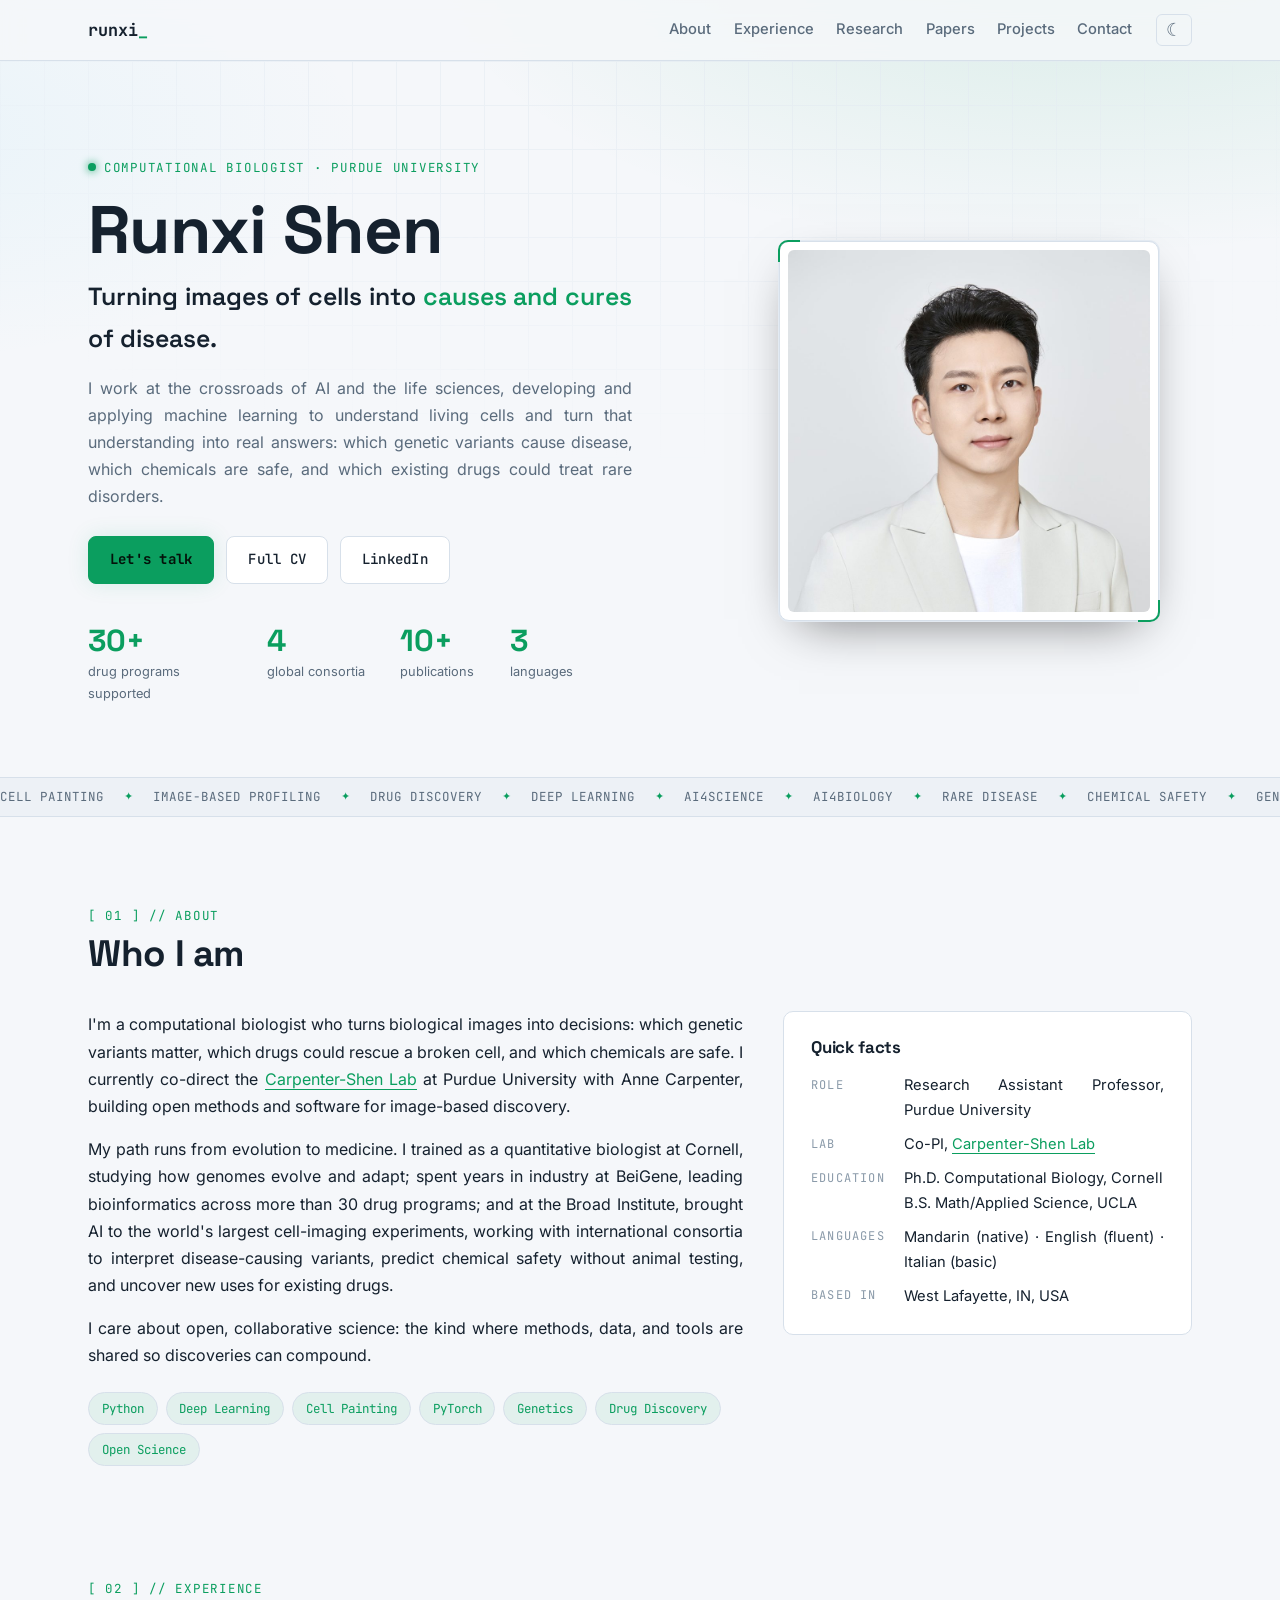
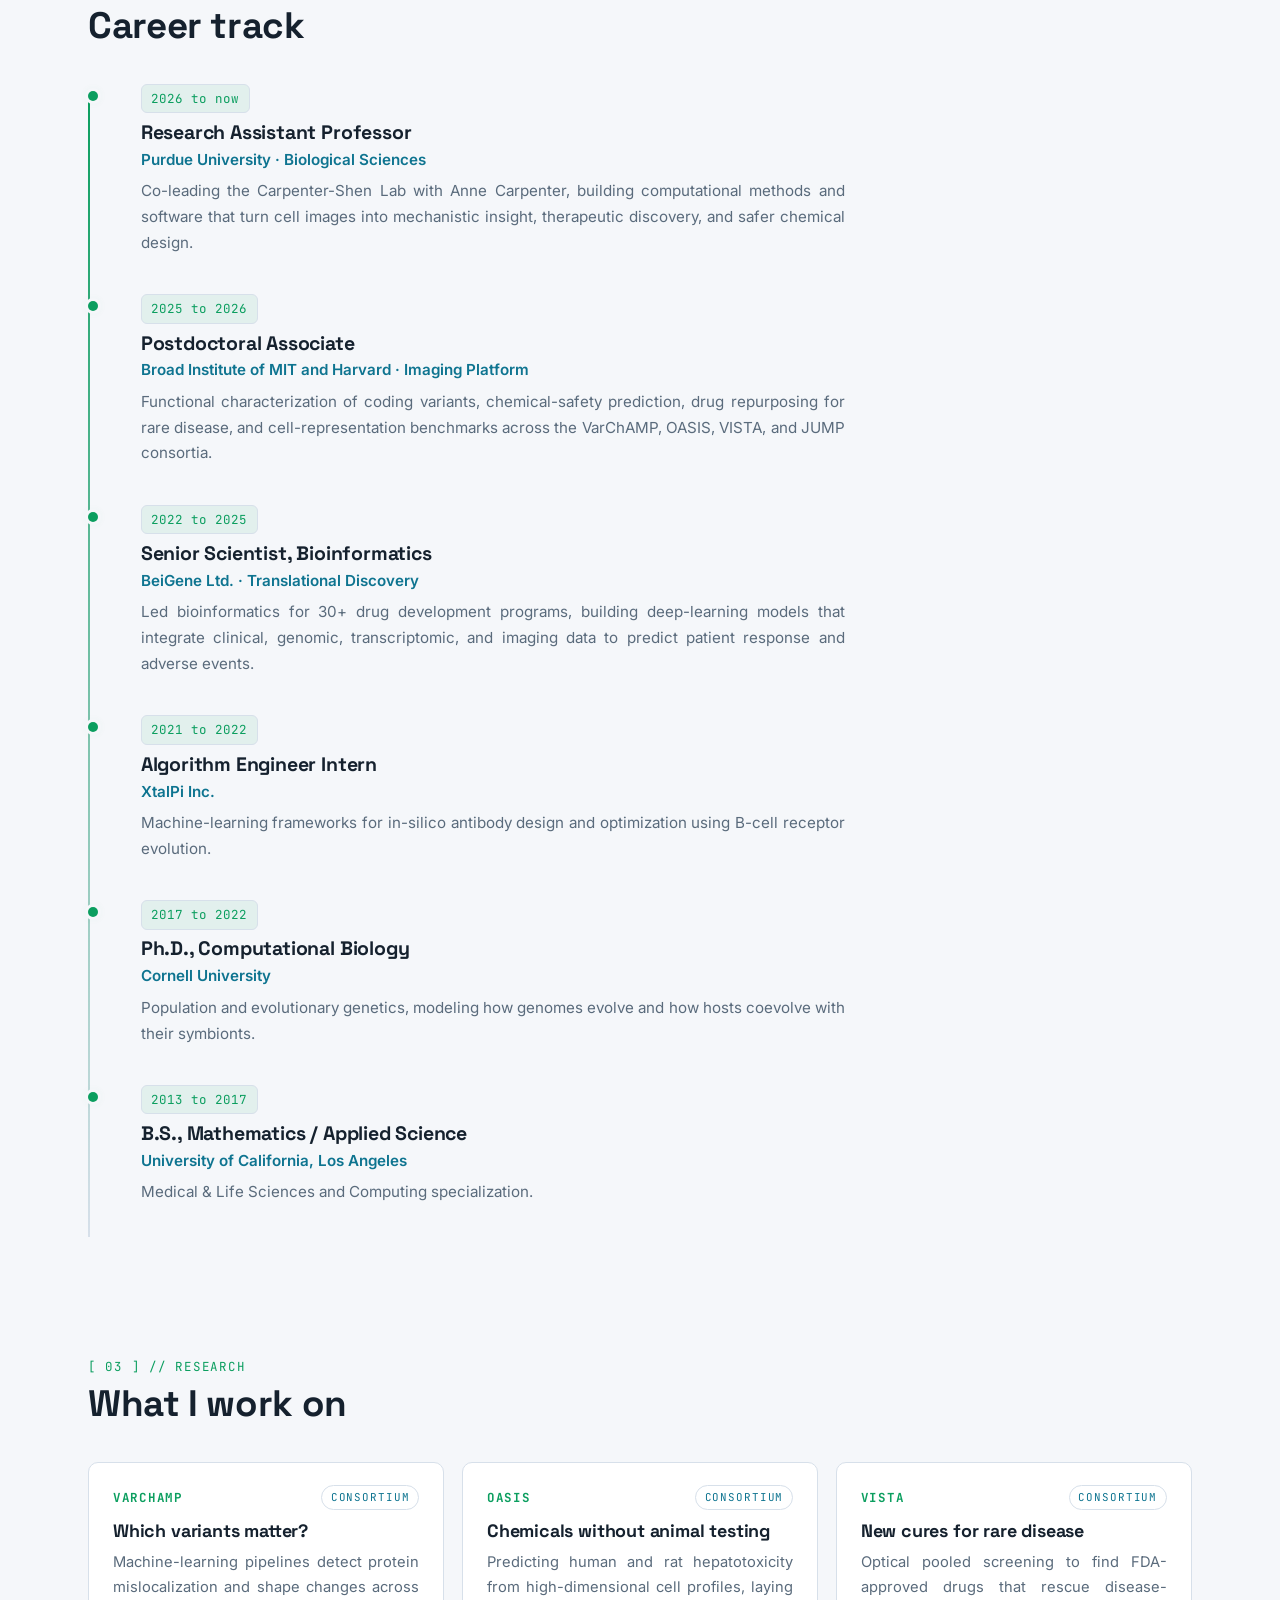
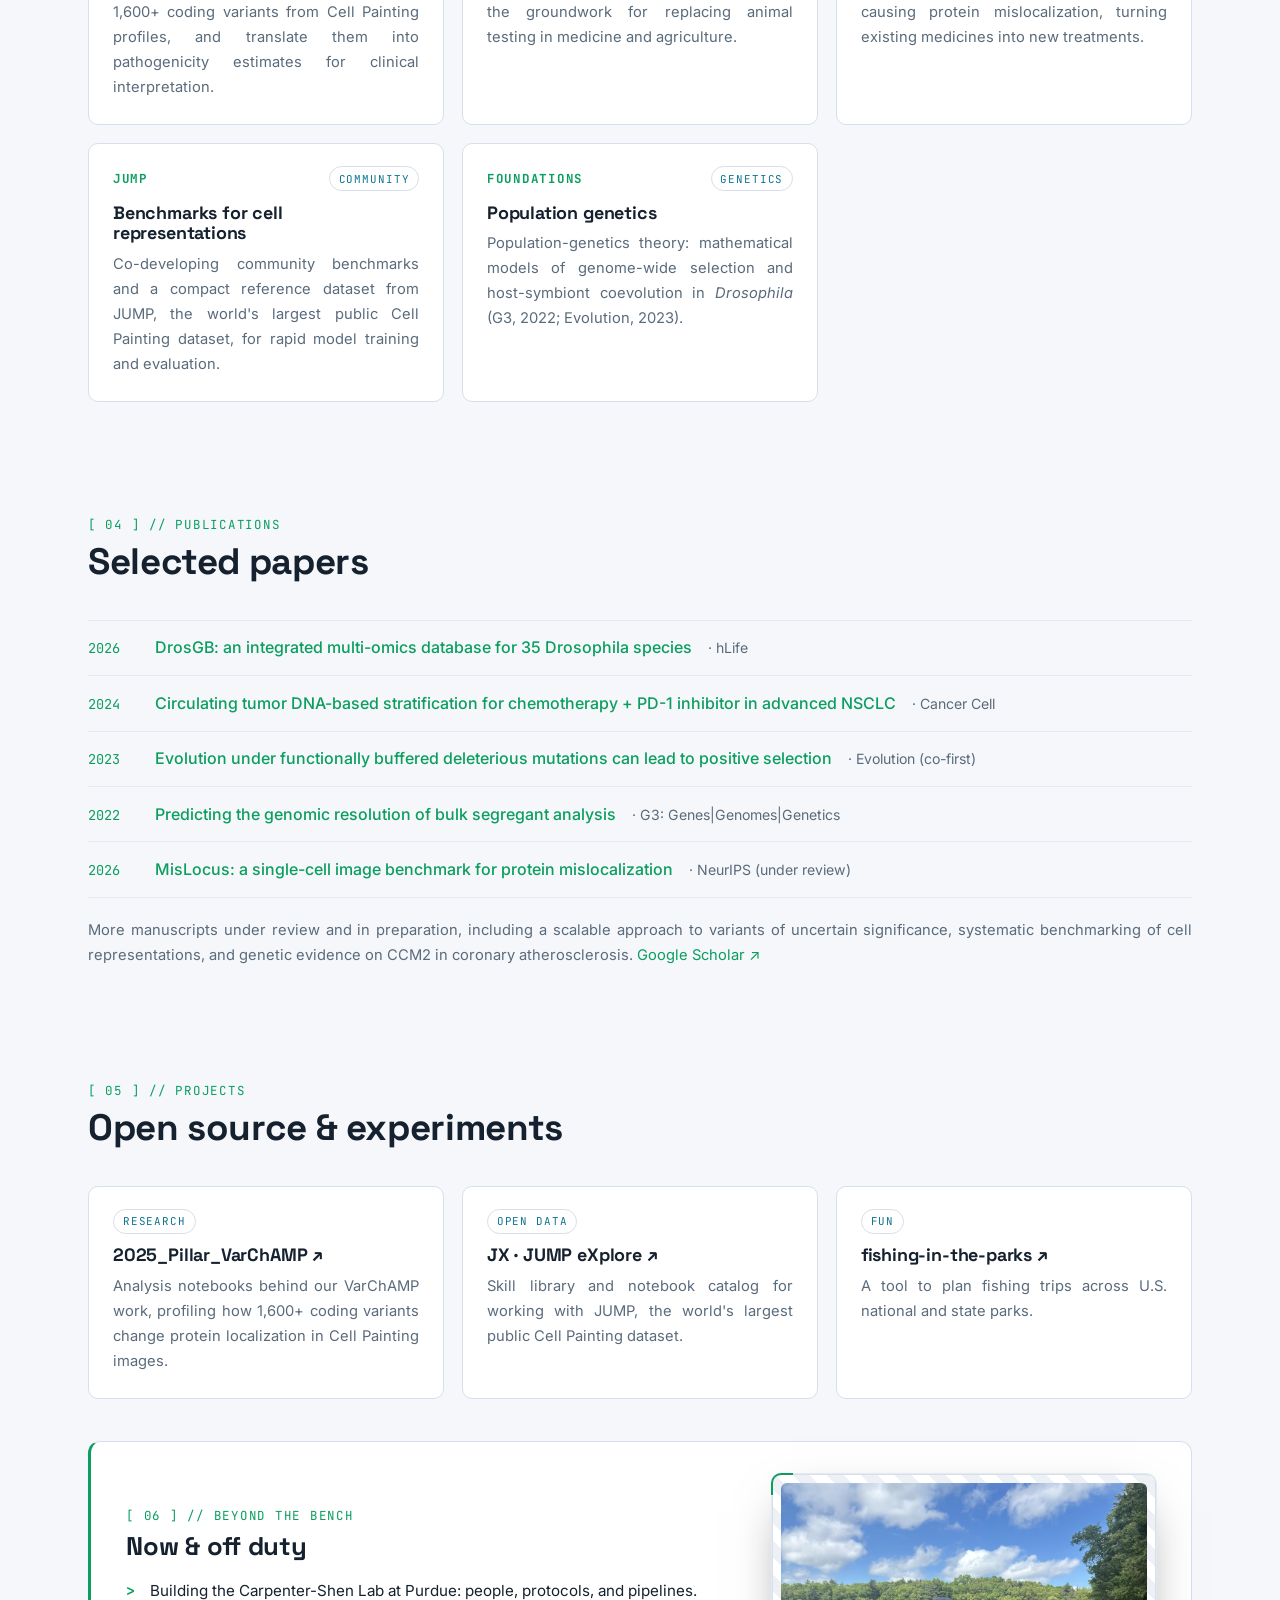
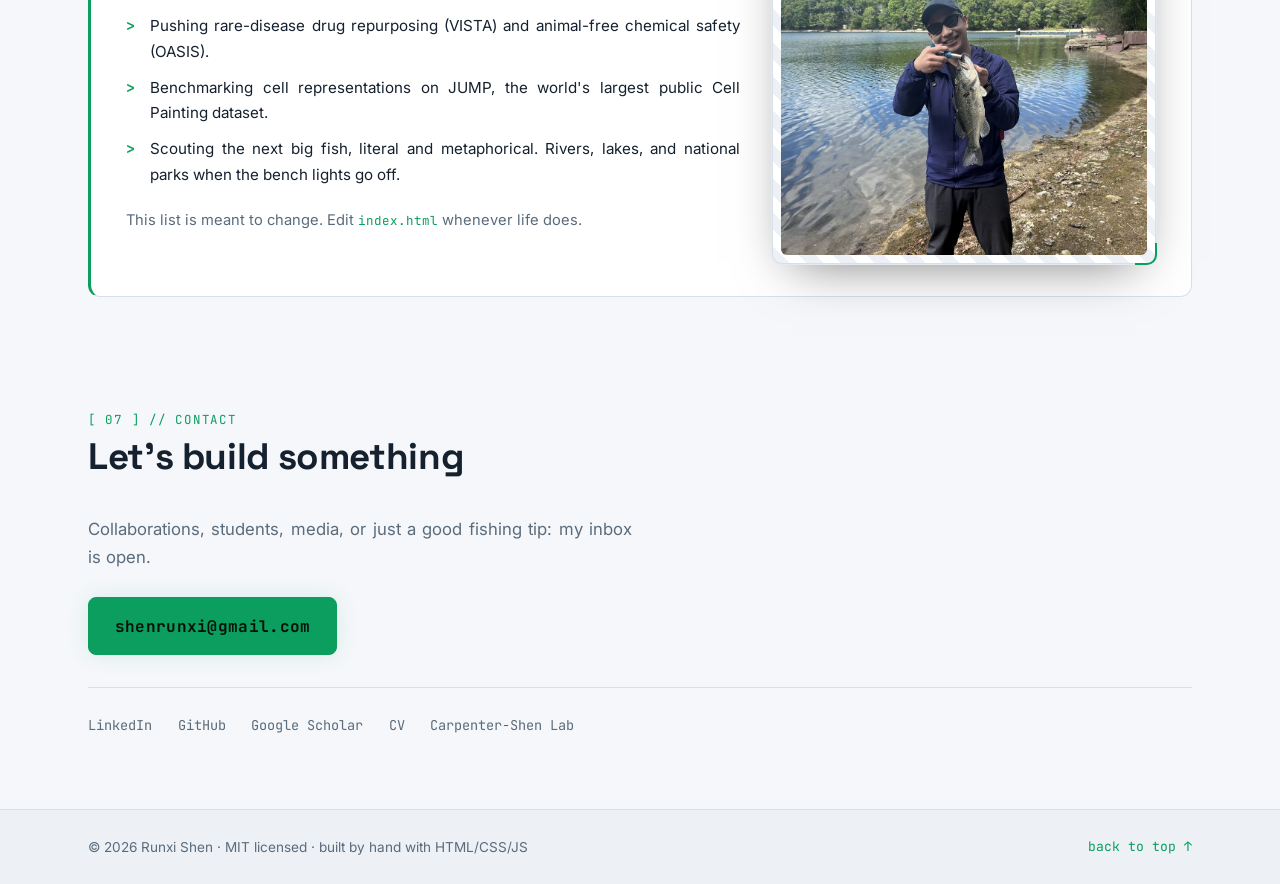
==== commit 7cbac1ef: "Fix hero justify alignment, word breaks, and ticker rhythm - Justify hero tagline to the same right " ====
--- a/index.html
+++ b/index.html
@@ -70,8 +70,8 @@
   <!-- ── TICKER ───────────────────────────────────────── -->
   <div class="ticker" aria-hidden="true">
     <div class="ticker-track">
-      <span>CELL PAINTING <i>✦</i></span><span>IMAGE-BASED PROFILING <i>✦</i></span><span>DRUG DISCOVERY <i>✦</i></span><span>DEEP LEARNING <i>✦</i></span><span>AI4SCIENCE <i>✦</i></span><span>AI4BIOLOGY <i>✦</i></span><span>RARE DISEASE <i>✦</i></span><span>CHEMICAL SAFETY <i>✦</i></span><span>GENETIC VARIANTS <i>✦</i></span><span>OPEN SOURCE <i>✦</i></span><span>POPULATION GENETICS <i>✦</i></span><span>OPEN SCIENCE <i>✦</i></span><span>FISHING <i>✦</i></span>
-      <span>CELL PAINTING <i>✦</i></span><span>IMAGE-BASED PROFILING <i>✦</i></span><span>DRUG DISCOVERY <i>✦</i></span><span>DEEP LEARNING <i>✦</i></span><span>AI4SCIENCE <i>✦</i></span><span>AI4BIOLOGY <i>✦</i></span><span>RARE DISEASE <i>✦</i></span><span>CHEMICAL SAFETY <i>✦</i></span><span>GENETIC VARIANTS <i>✦</i></span><span>OPEN SOURCE <i>✦</i></span><span>POPULATION GENETICS <i>✦</i></span><span>OPEN SCIENCE <i>✦</i></span><span>FISHING <i>✦</i></span>
+      <span>CELL PAINTING</span><i>✦</i><span>IMAGE-BASED PROFILING</span><i>✦</i><span>DRUG DISCOVERY</span><i>✦</i><span>DEEP LEARNING</span><i>✦</i><span>AI4SCIENCE</span><i>✦</i><span>AI4BIOLOGY</span><i>✦</i><span>RARE DISEASE</span><i>✦</i><span>CHEMICAL SAFETY</span><i>✦</i><span>GENETIC VARIANTS</span><i>✦</i><span>OPEN SOURCE</span><i>✦</i><span>POPULATION GENETICS</span><i>✦</i><span>OPEN SCIENCE</span><i>✦</i><span>FISHING</span><i>✦</i>
+      <span>CELL PAINTING</span><i>✦</i><span>IMAGE-BASED PROFILING</span><i>✦</i><span>DRUG DISCOVERY</span><i>✦</i><span>DEEP LEARNING</span><i>✦</i><span>AI4SCIENCE</span><i>✦</i><span>AI4BIOLOGY</span><i>✦</i><span>RARE DISEASE</span><i>✦</i><span>CHEMICAL SAFETY</span><i>✦</i><span>GENETIC VARIANTS</span><i>✦</i><span>OPEN SOURCE</span><i>✦</i><span>POPULATION GENETICS</span><i>✦</i><span>OPEN SCIENCE</span><i>✦</i><span>FISHING</span><i>✦</i>
     </div>
   </div>
 
--- a/style.css
+++ b/style.css
@@ -78,6 +78,7 @@
 :focus-visible { outline: 2px solid var(--accent); outline-offset: 2px; }
 
 /* ── justified body text (aligned on both sides) ── */
+.hero-tagline,
 .hero-sub,
 .about-text p,
 .tl-desc,
@@ -88,8 +89,6 @@
 .contact-lead {
   text-align: justify;
   text-justify: inter-word;
-  -webkit-hyphens: auto;
-  hyphens: auto;
 }
 
 /* ── header ── */
@@ -229,6 +228,7 @@
   font-weight: 600;
   color: var(--ink);
   font-family: 'Space Grotesk', sans-serif;
+  max-width: 34rem;
 }
 .accent { color: var(--accent); }
 .hero-sub { color: var(--muted); margin-top: 0.9rem; max-width: 34rem; }
@@ -317,20 +317,26 @@
 }
 .ticker-track {
   display: flex;
+  align-items: center;
   white-space: nowrap;
   width: max-content;
-  animation: ticker 34s linear infinite;
+  animation: ticker 38s linear infinite;
   will-change: transform;
 }
 .ticker:hover .ticker-track { animation-play-state: paused; }
 .ticker-track span {
   font-family: 'JetBrains Mono', monospace;
   font-size: 0.78rem;
-  letter-spacing: 0.1em;
+  letter-spacing: 0.08em;
   color: var(--muted);
-  padding-right: 0.7rem;
-}
-.ticker-track i { color: var(--accent); font-style: normal; font-size: 0.7rem; margin-left: 0.2rem; }
+  white-space: nowrap;
+}
+.ticker-track i {
+  font-style: normal;
+  color: var(--accent);
+  font-size: 0.7rem;
+  margin: 0 1.25rem;
+}
 @keyframes ticker { to { transform: translateX(-50%); } }
 
 /* ── about ── */
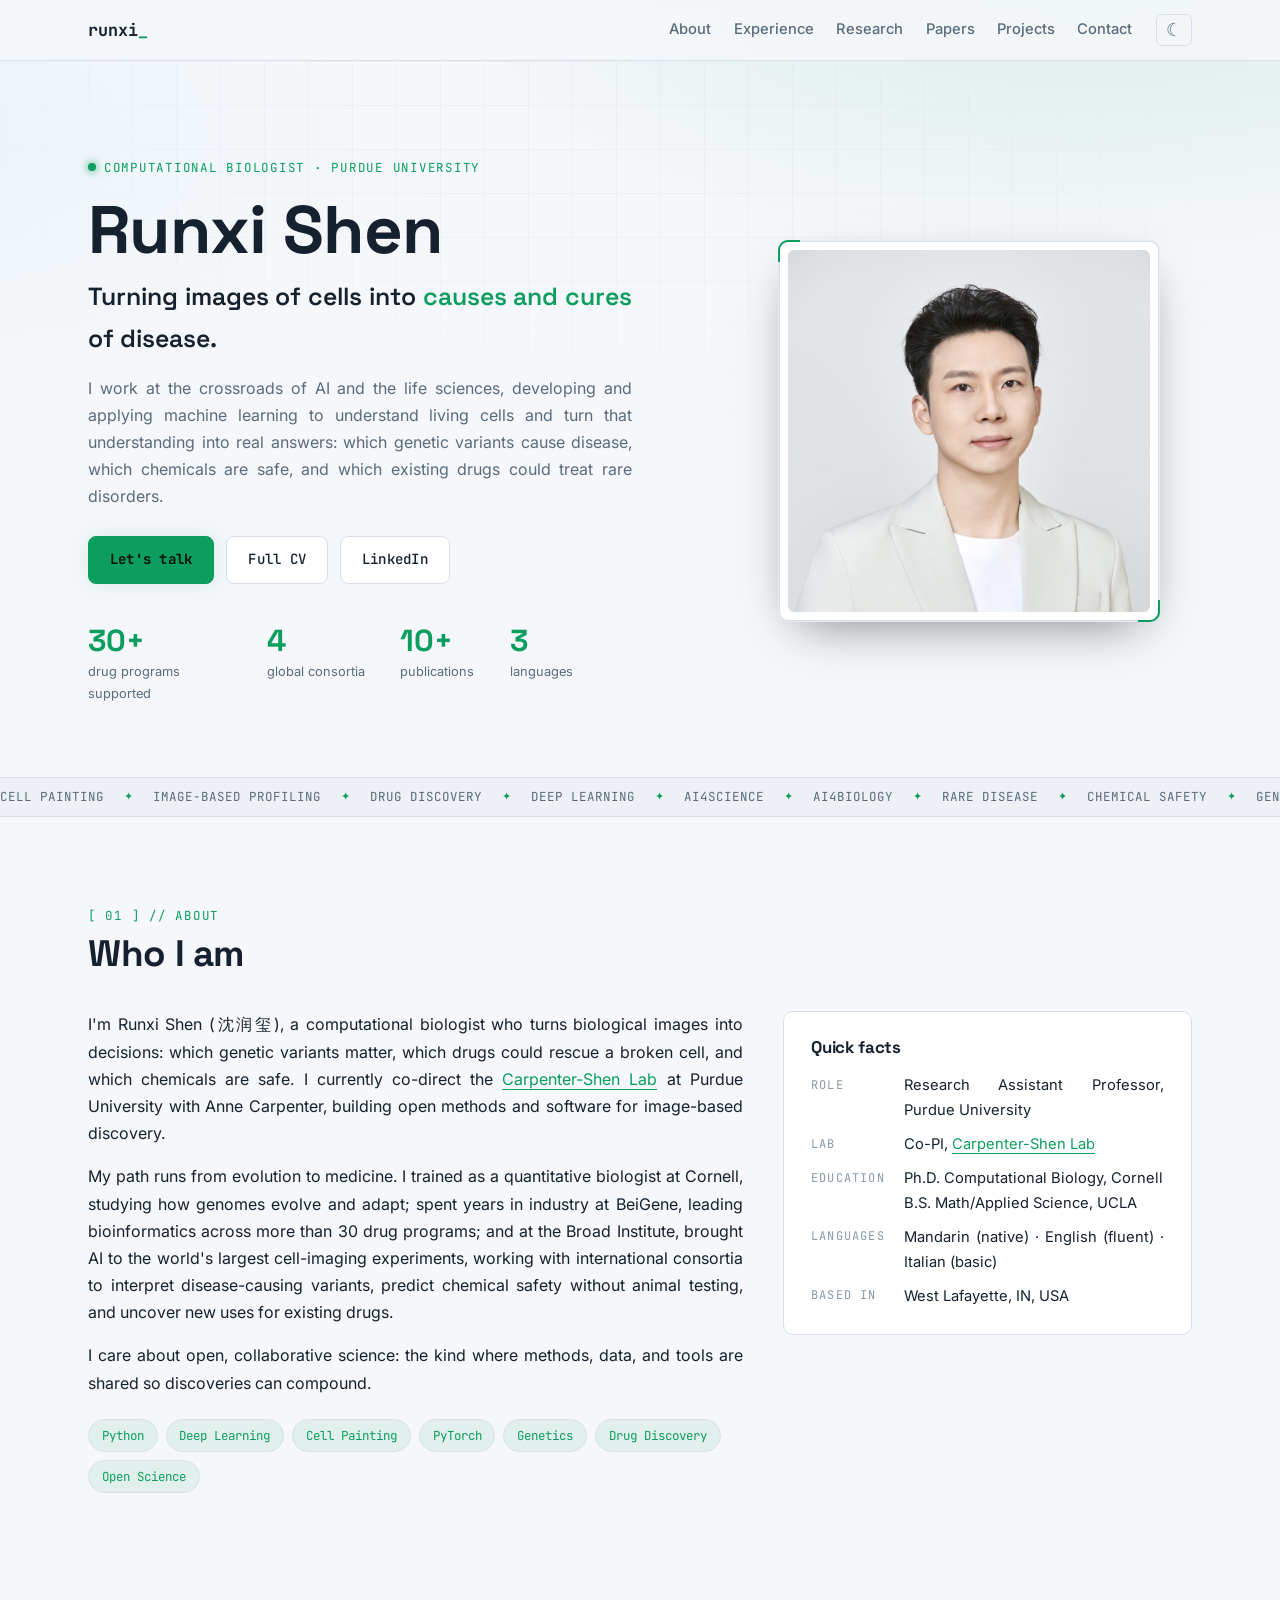
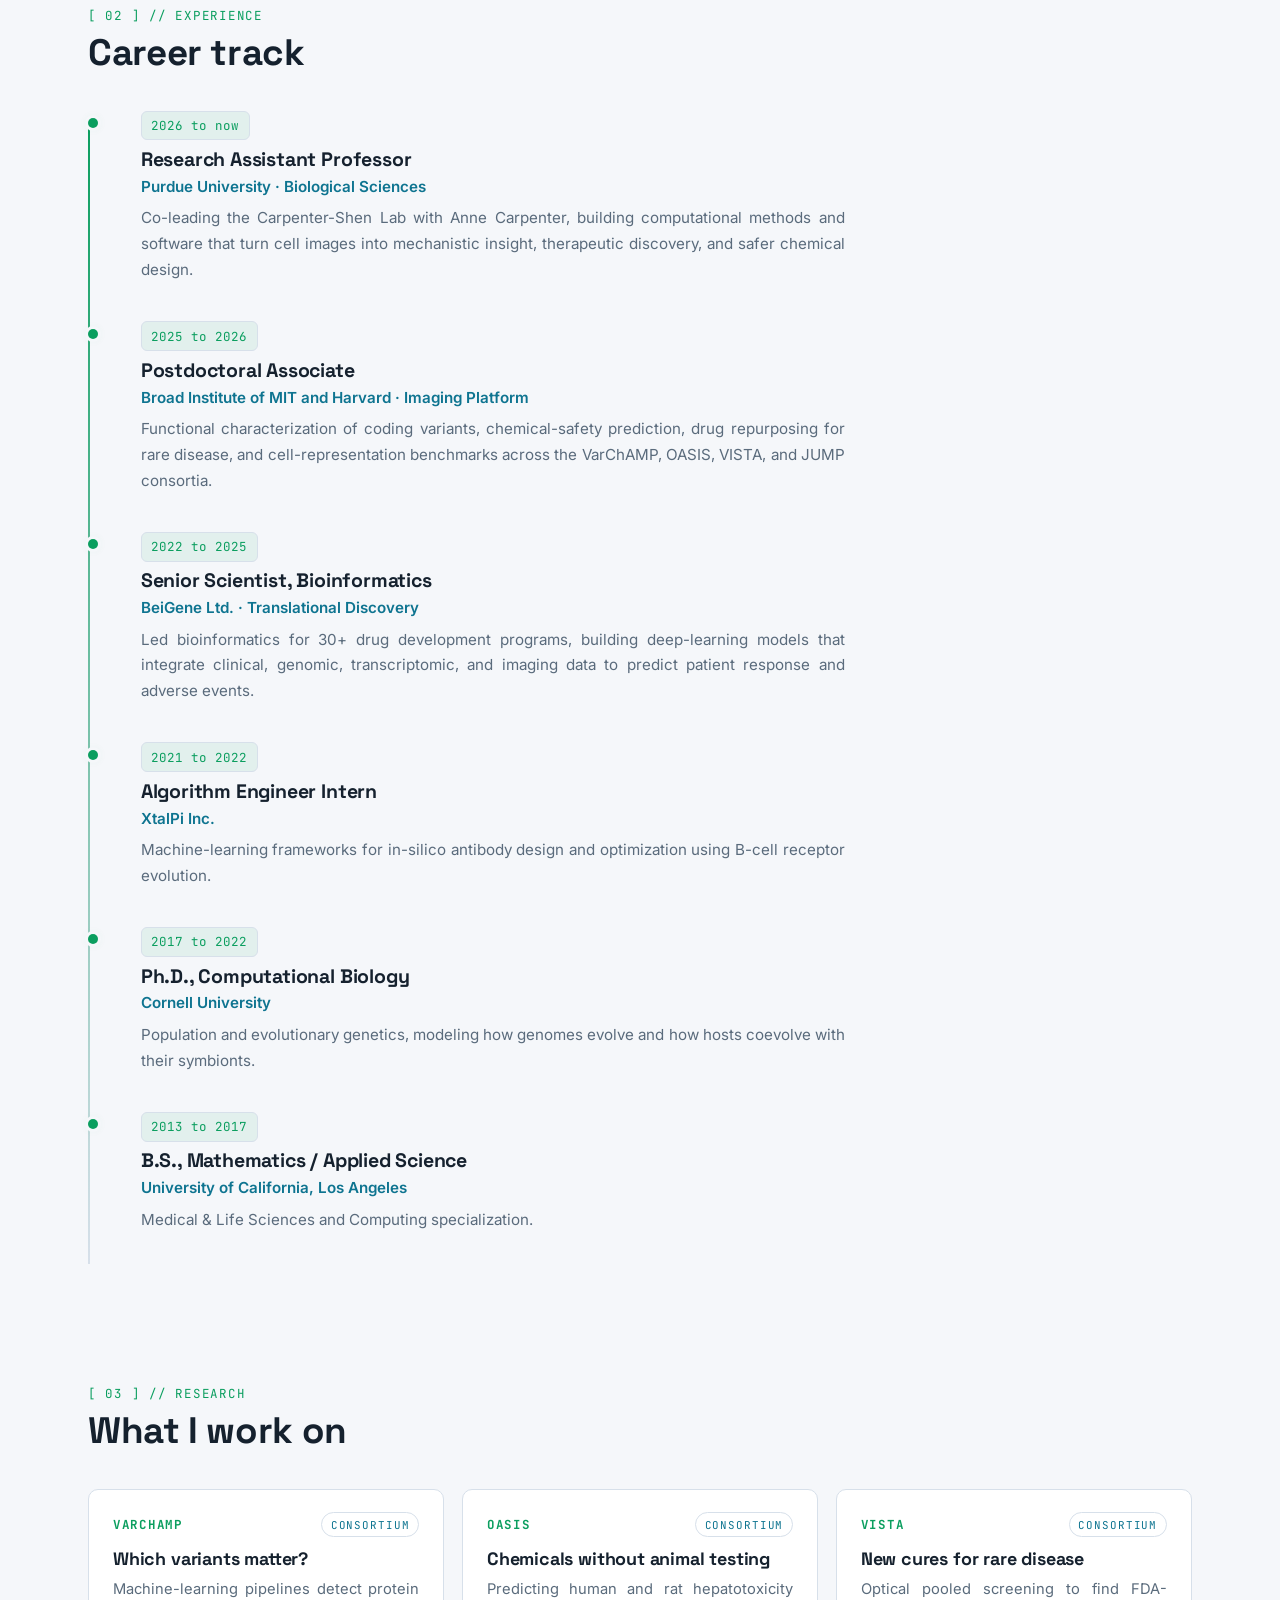
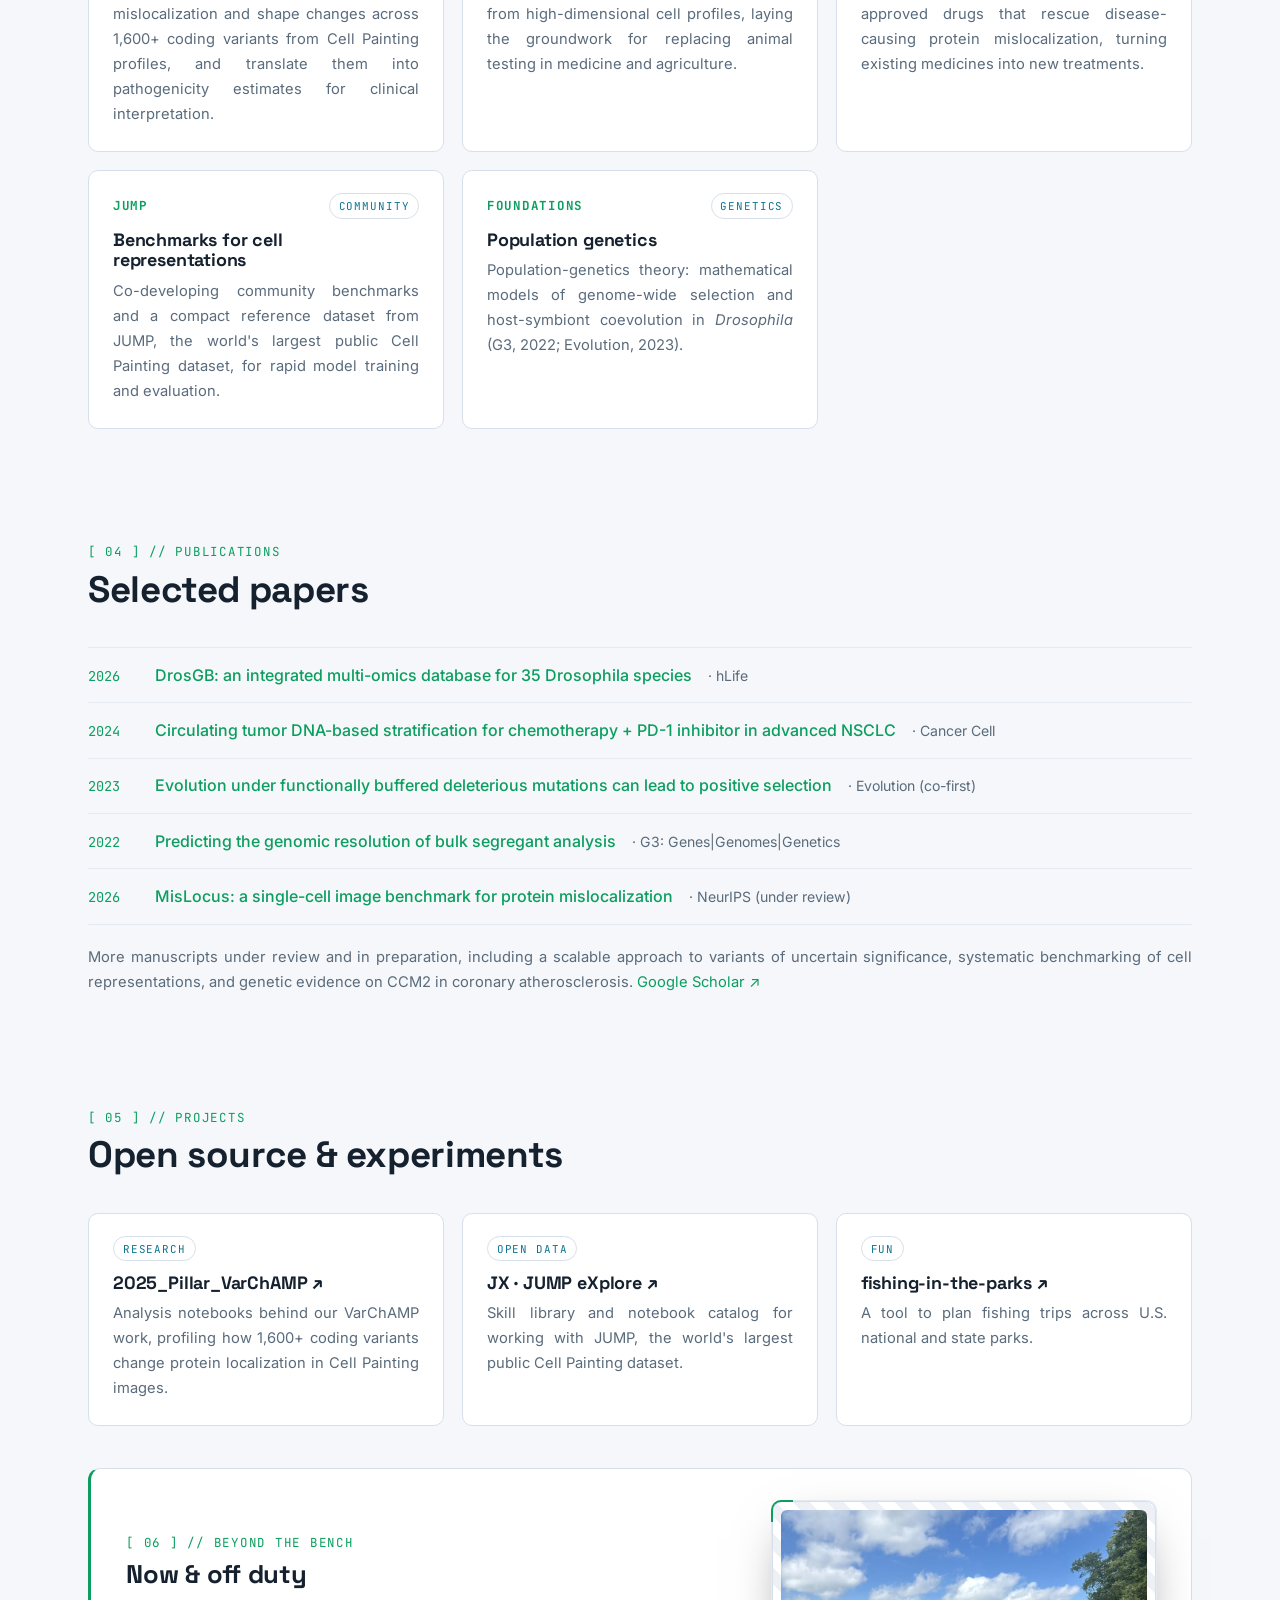
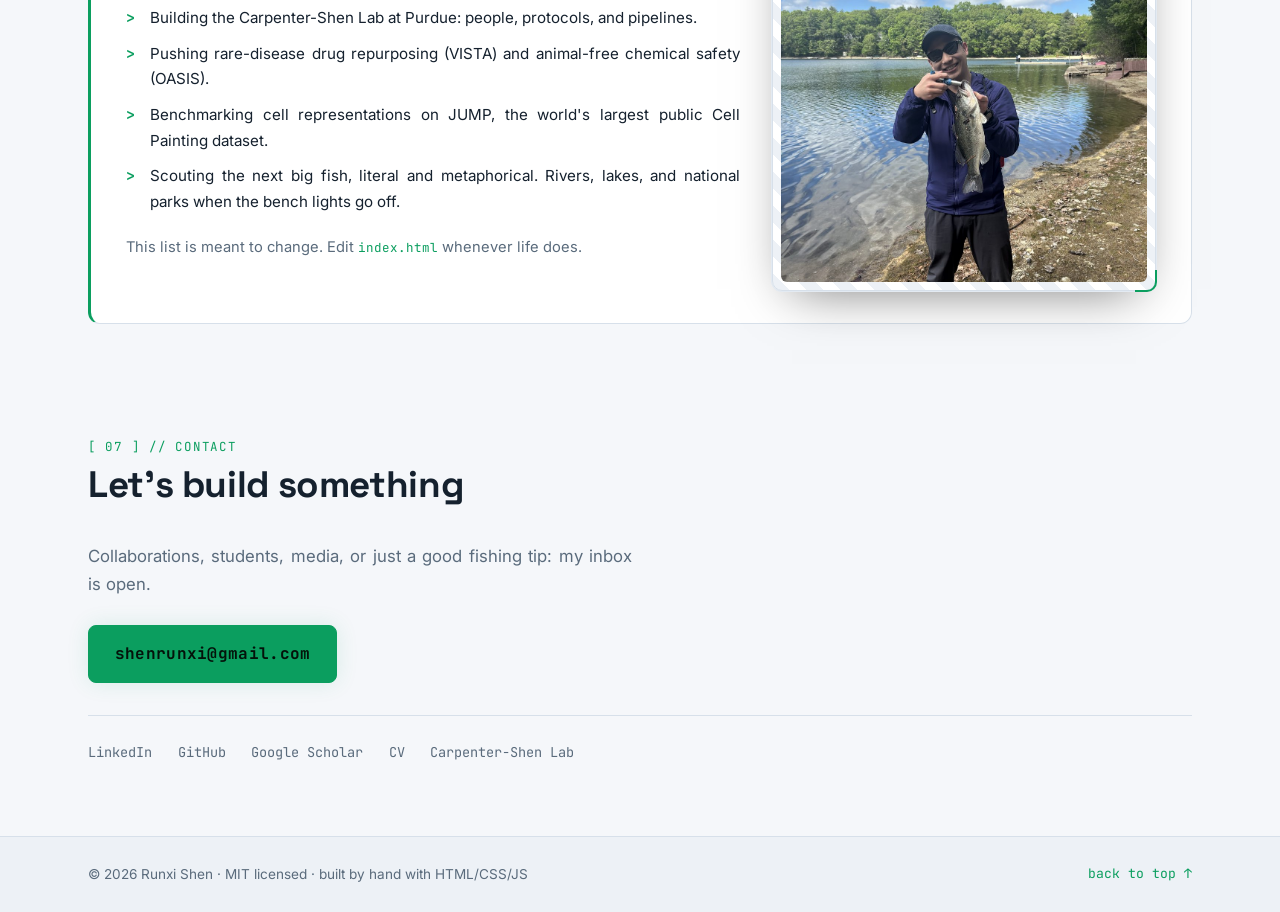
==== commit feb4e0b8: "feat: strengthen personal search identity metadata" ====
--- a/index.html
+++ b/index.html
@@ -3,15 +3,78 @@
 <head>
 <meta charset="UTF-8">
 <meta name="viewport" content="width=device-width, initial-scale=1">
-<title>Runxi Shen, Computational Biologist | Cell Painting &amp; Drug Discovery</title>
-<meta name="description" content="Runxi Shen, Ph.D., computational biologist and Research Assistant Professor at Purdue University. Co-PI of the Carpenter-Shen Lab. Turning images of cells into cures: deep learning, Cell Painting, rare-disease drug discovery.">
+<title>Runxi Shen (沈润玺) | Computational Biologist at Purdue</title>
+<meta name="description" content="Runxi Shen (沈润玺), Ph.D., is a computational biologist and Research Assistant Professor at Purdue University, co-leading the Carpenter-Shen Lab in Cell Painting, AI, and drug discovery.">
 <meta name="author" content="Runxi Shen">
+<link rel="canonical" href="https://runxi-shen.github.io/homepage/">
 <meta property="og:type" content="website">
-<meta property="og:title" content="Runxi Shen, Computational Biologist">
+<meta property="og:title" content="Runxi Shen (沈润玺), Computational Biologist">
 <meta property="og:description" content="Research Assistant Professor at Purdue · Co-PI, Carpenter-Shen Lab. Using deep learning and Cell Painting to find causes and cures of disease.">
 <meta property="og:url" content="https://runxi-shen.github.io/homepage/">
 <meta property="og:image" content="https://runxi-shen.github.io/homepage/og-image.png">
+<meta property="og:image:alt" content="Runxi Shen, computational biologist and co-PI of the Carpenter-Shen Lab">
+<meta property="og:site_name" content="Runxi Shen">
+<meta property="og:locale" content="en_US">
 <meta name="twitter:card" content="summary_large_image">
+<script type="application/ld+json">
+{
+  "@context": "https://schema.org",
+  "@type": "ProfilePage",
+  "@id": "https://runxi-shen.github.io/homepage/#profile-page",
+  "url": "https://runxi-shen.github.io/homepage/",
+  "name": "Runxi Shen (沈润玺) — Computational Biologist",
+  "description": "Personal homepage of Runxi Shen, a computational biologist and Research Assistant Professor at Purdue University who co-leads the Carpenter-Shen Lab.",
+  "inLanguage": "en",
+  "mainEntity": {
+    "@type": "Person",
+    "@id": "https://runxi-shen.github.io/homepage/#runxi-shen",
+    "name": "Runxi Shen",
+    "alternateName": ["沈润玺", "Runxi Shen, Ph.D."],
+    "url": "https://runxi-shen.github.io/homepage/",
+    "image": "https://runxi-shen.github.io/homepage/headshot.jpg",
+    "description": "Computational biologist working at the intersection of artificial intelligence, image-based profiling, genetics, and drug discovery.",
+    "jobTitle": "Research Assistant Professor",
+    "worksFor": {
+      "@type": "CollegeOrUniversity",
+      "name": "Purdue University",
+      "url": "https://www.purdue.edu/"
+    },
+    "affiliation": {
+      "@type": "ResearchOrganization",
+      "name": "Carpenter-Shen Lab",
+      "url": "https://carpentershenlab.org/"
+    },
+    "alumniOf": [
+      {
+        "@type": "CollegeOrUniversity",
+        "name": "Cornell University",
+        "url": "https://www.cornell.edu/"
+      },
+      {
+        "@type": "CollegeOrUniversity",
+        "name": "University of California, Los Angeles",
+        "url": "https://www.ucla.edu/"
+      }
+    ],
+    "knowsAbout": [
+      "Computational biology",
+      "Cell Painting",
+      "Image-based profiling",
+      "Deep learning",
+      "Drug discovery",
+      "Population genetics"
+    ],
+    "sameAs": [
+      "https://www.linkedin.com/in/runxi-shen/",
+      "https://orcid.org/0000-0002-8883-5496",
+      "https://scholar.google.com/citations?user=L9f8qagAAAAJ&hl=en",
+      "https://github.com/runxi-shen",
+      "https://runxi-shen.github.io/cv/",
+      "https://carpenter-singh-lab.broadinstitute.org/people/runxi-shen"
+    ]
+  }
+}
+</script>
 <link rel="icon" href="data:image/svg+xml,<svg xmlns='http://www.w3.org/2000/svg' viewBox='0 0 16 16'><text y='14' font-size='14'>☾</text></svg>">
 <link rel="preconnect" href="https://fonts.googleapis.com">
 <link rel="preconnect" href="https://fonts.gstatic.com" crossorigin>
@@ -50,7 +113,7 @@
         <div class="hero-cta">
           <a class="btn btn-primary" href="#contact">Let's talk</a>
           <a class="btn btn-ghost" href="https://runxi-shen.github.io/cv/" target="_blank" rel="noopener">Full CV</a>
-          <a class="btn btn-ghost" href="https://www.linkedin.com/in/runxi-shen/" target="_blank" rel="noopener">LinkedIn</a>
+          <a class="btn btn-ghost" href="https://www.linkedin.com/in/runxi-shen/" target="_blank" rel="me noopener">LinkedIn</a>
         </div>
         <dl class="hero-stats">
           <div><dt>30+</dt><dd>drug programs supported</dd></div>
@@ -83,7 +146,7 @@
     </div>
     <div class="about-grid">
       <div class="about-text">
-        <p>I'm a computational biologist who turns biological images into decisions: which genetic variants matter, which drugs could rescue a broken cell, and which chemicals are safe. I currently co-direct the <a href="https://carpentershenlab.org" target="_blank" rel="noopener">Carpenter-Shen Lab</a> at Purdue University with Anne Carpenter, building open methods and software for image-based discovery.</p>
+        <p>I'm Runxi Shen (沈润玺), a computational biologist who turns biological images into decisions: which genetic variants matter, which drugs could rescue a broken cell, and which chemicals are safe. I currently co-direct the <a href="https://carpentershenlab.org/" target="_blank" rel="noopener">Carpenter-Shen Lab</a> at Purdue University with Anne Carpenter, building open methods and software for image-based discovery.</p>
         <p>My path runs from evolution to medicine. I trained as a quantitative biologist at Cornell, studying how genomes evolve and adapt; spent years in industry at BeiGene, leading bioinformatics across more than 30 drug programs; and at the Broad Institute, brought AI to the world's largest cell-imaging experiments, working with international consortia to interpret disease-causing variants, predict chemical safety without animal testing, and uncover new uses for existing drugs.</p>
         <p>I care about open, collaborative science: the kind where methods, data, and tools are shared so discoveries can compound.</p>
         <div class="chips" aria-label="skills">
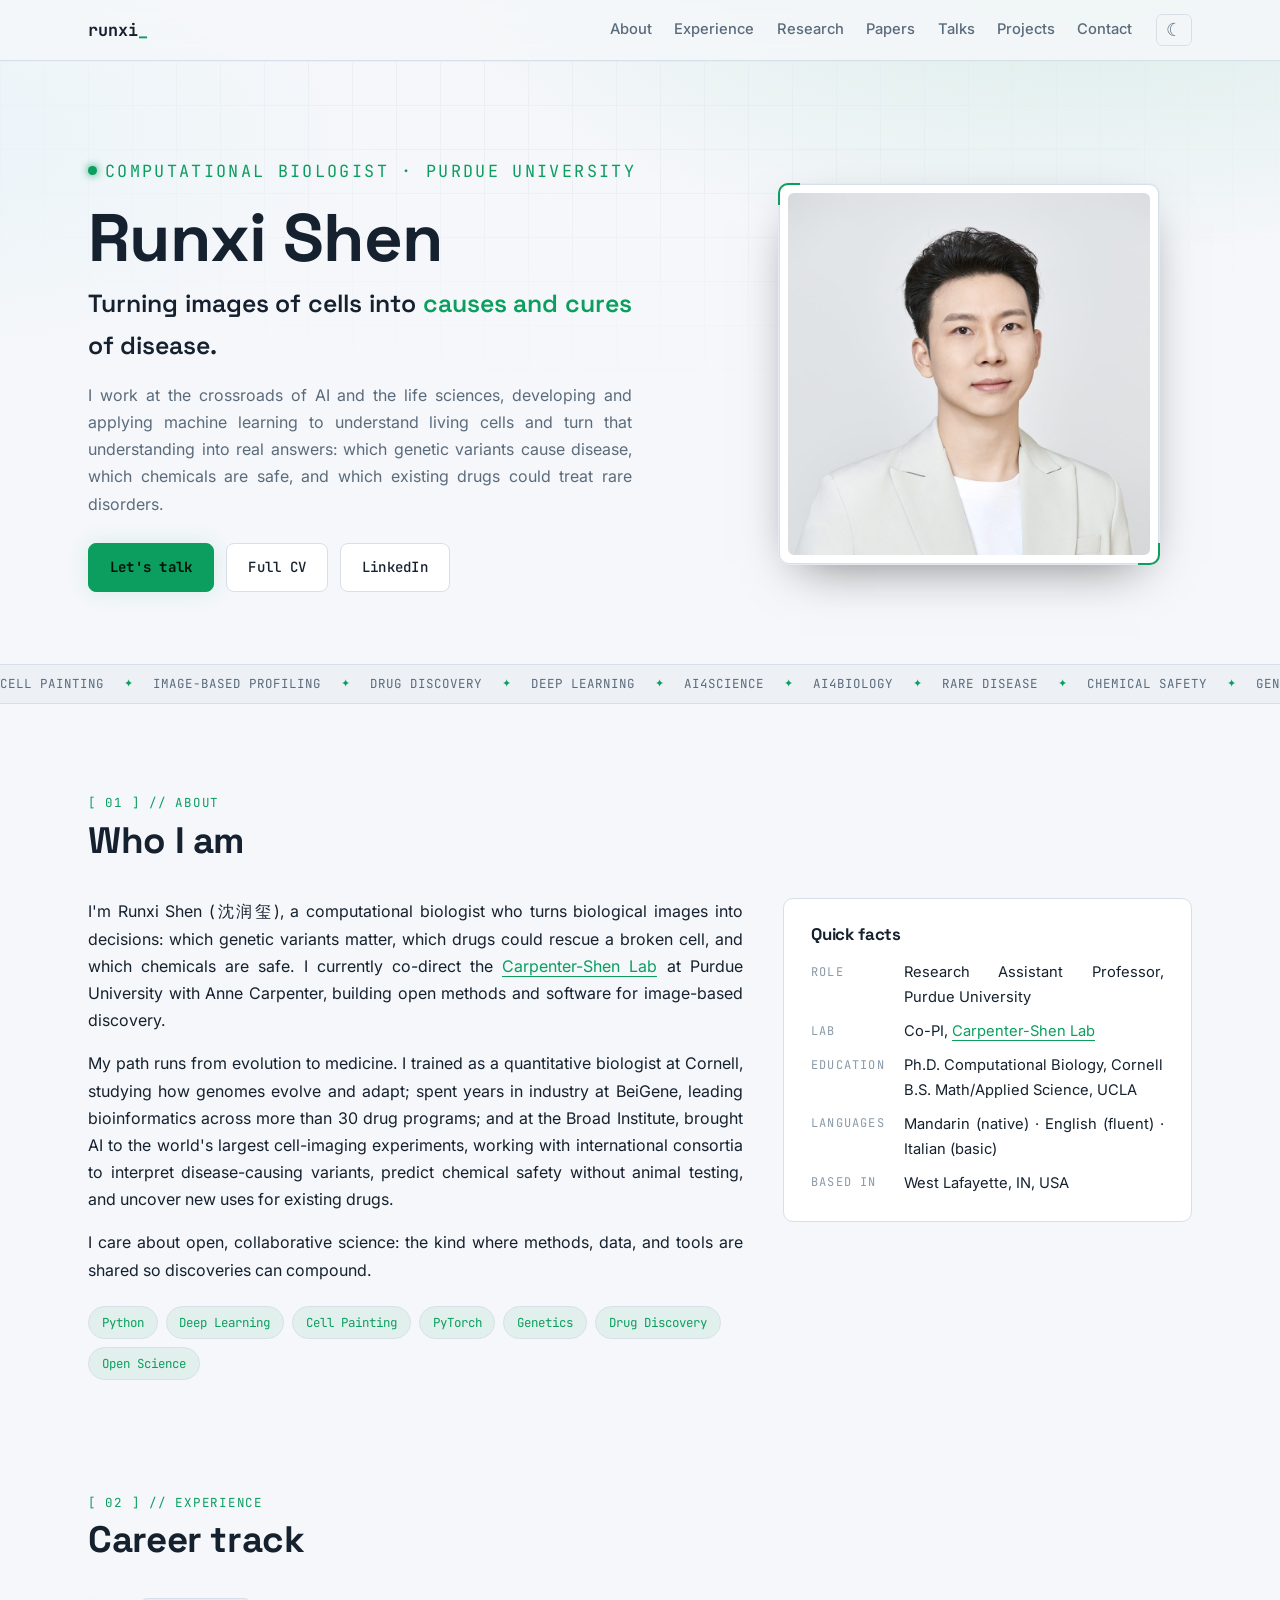
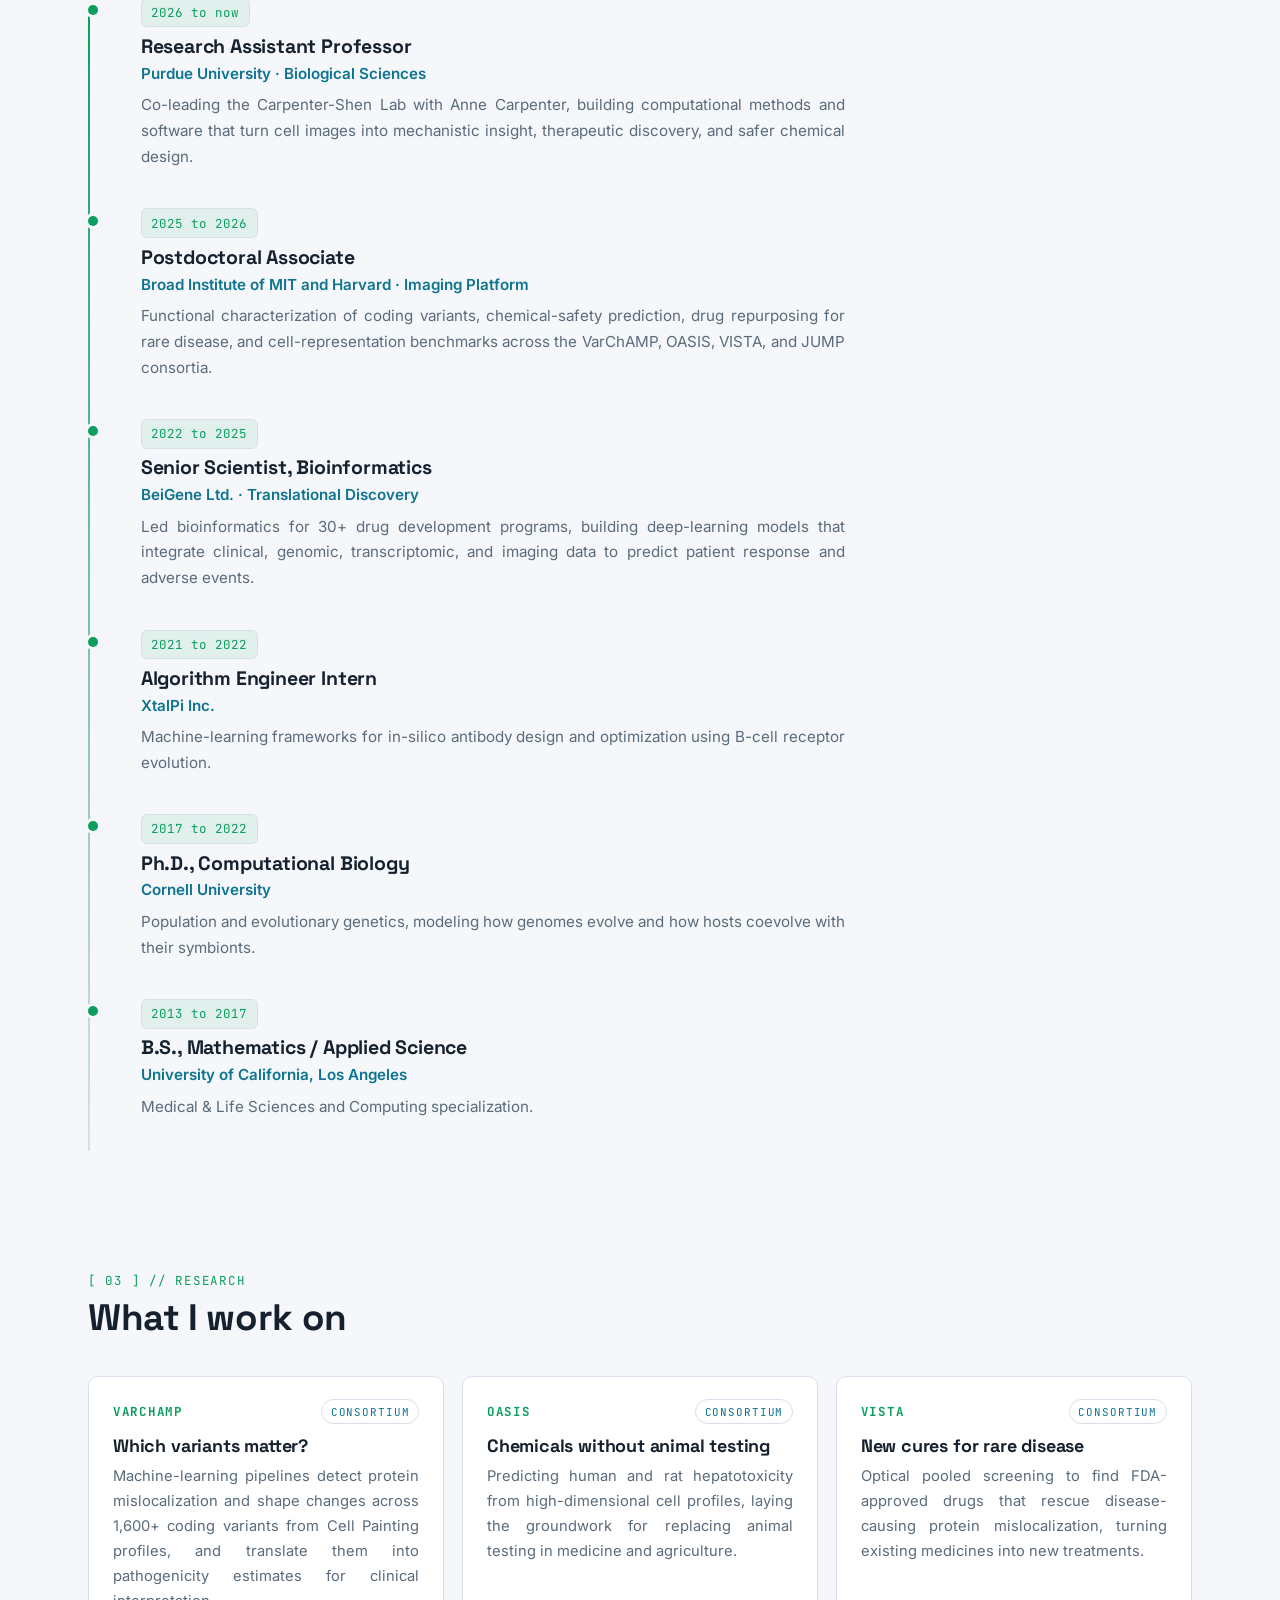
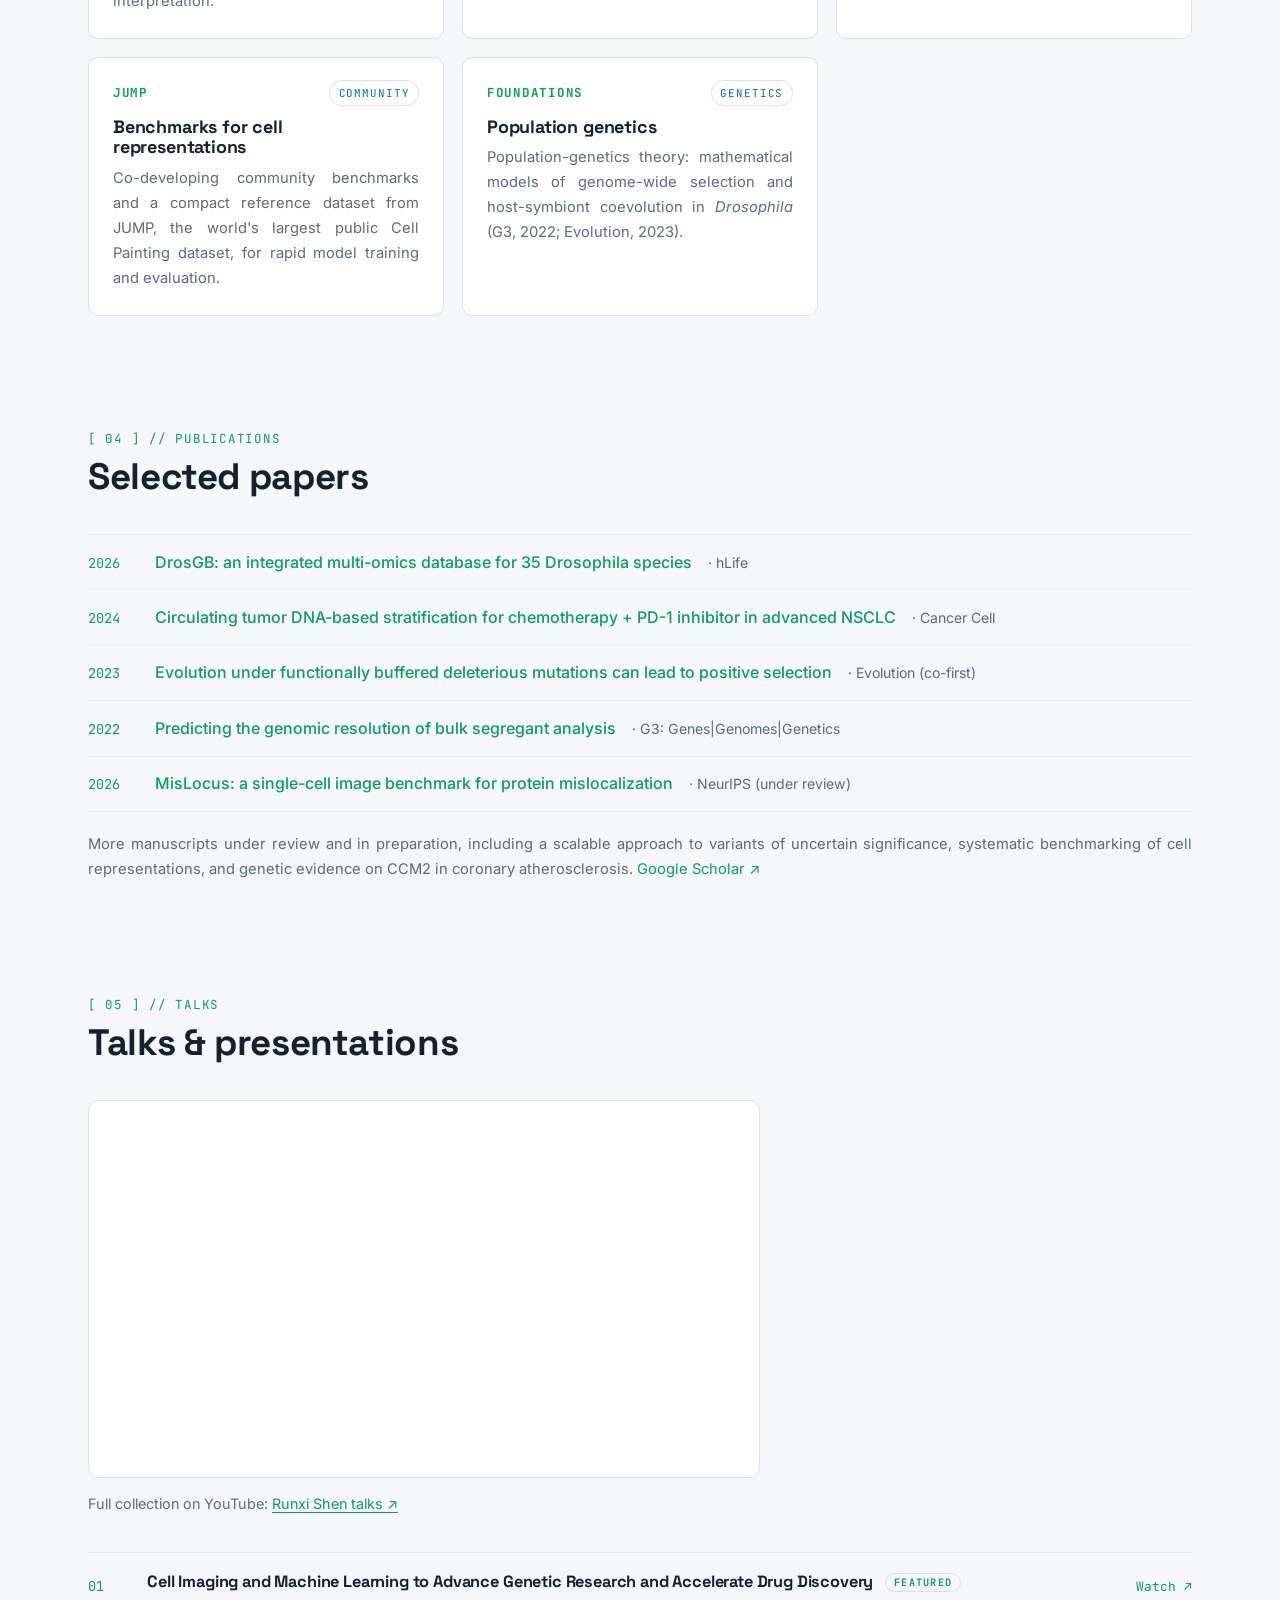
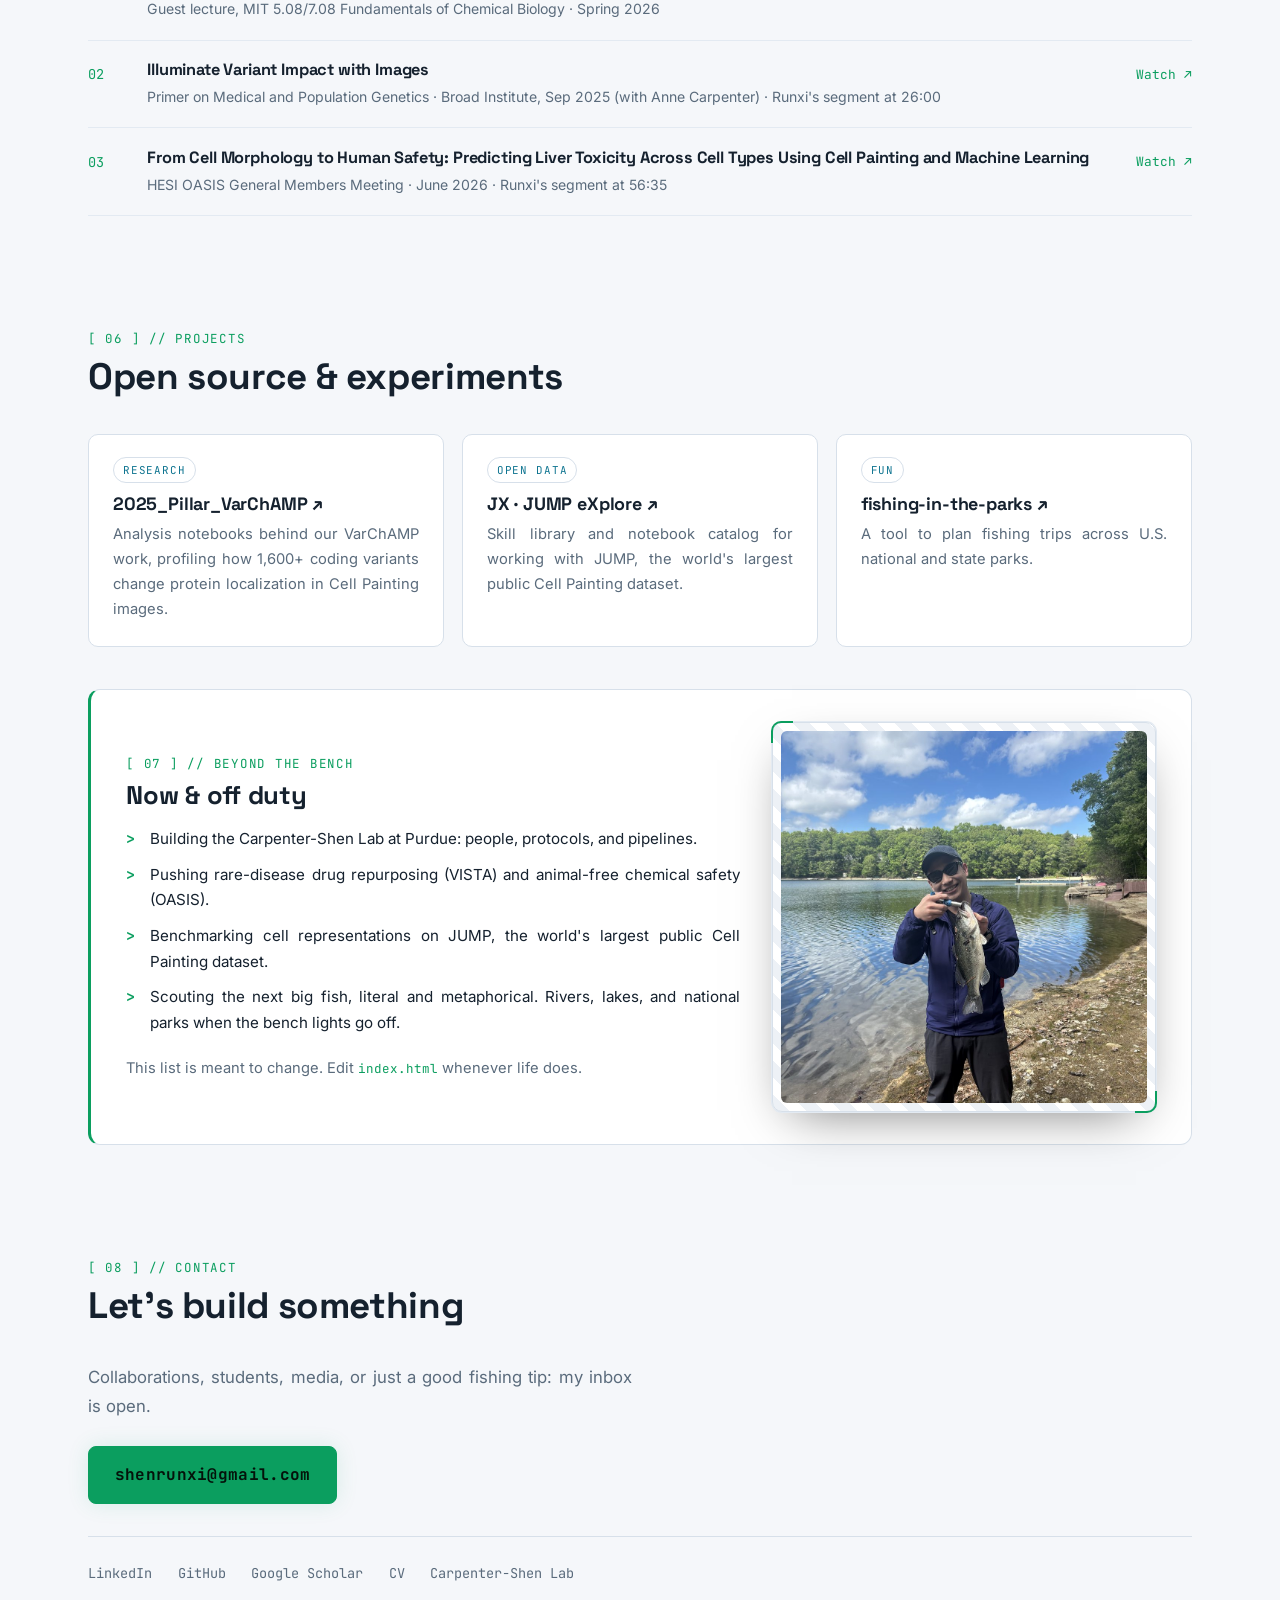
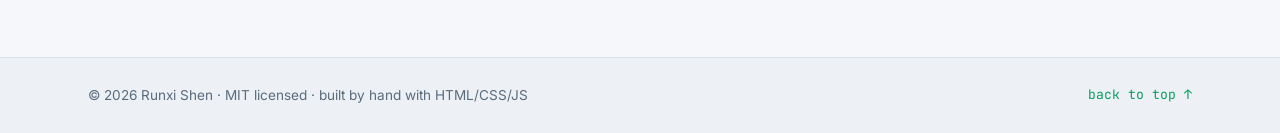
==== commit 7682e769: "Add talks section; drop hero stat counters - Remove the 30+ / 4 / 10+ / 3 stat counters from the her" ====
--- a/index.html
+++ b/index.html
@@ -92,6 +92,7 @@
       <a href="#experience">Experience</a>
       <a href="#research">Research</a>
       <a href="#publications">Papers</a>
+      <a href="#talks">Talks</a>
       <a href="#projects">Projects</a>
       <a href="#contact">Contact</a>
     </nav>
@@ -115,12 +116,6 @@
           <a class="btn btn-ghost" href="https://runxi-shen.github.io/cv/" target="_blank" rel="noopener">Full CV</a>
           <a class="btn btn-ghost" href="https://www.linkedin.com/in/runxi-shen/" target="_blank" rel="me noopener">LinkedIn</a>
         </div>
-        <dl class="hero-stats">
-          <div><dt>30+</dt><dd>drug programs supported</dd></div>
-          <div><dt>4</dt><dd>global consortia</dd></div>
-          <div><dt>10+</dt><dd>publications</dd></div>
-          <div><dt>3</dt><dd>languages</dd></div>
-        </dl>
       </div>
       <figure class="hero-photo">
         <div class="photo-frame">
@@ -296,10 +291,48 @@
       <a href="https://scholar.google.com/citations?user=L9f8qagAAAAJ&amp;hl=en" target="_blank" rel="noopener">Google Scholar ↗</a></p>
   </section>
 
+  <!-- ── TALKS ────────────────────────────────────────── -->
+  <section class="section" id="talks">
+    <div class="section-head">
+      <p class="eyebrow">[ 05 ] // TALKS</p>
+      <h2>Talks &amp; presentations</h2>
+    </div>
+    <div class="video-wrap">
+      <iframe src="https://www.youtube.com/embed/videoseries?list=PLVgoJ4a3o9I-bxmN-erflwbJDtx71iojf" title="Runxi Shen talks playlist" loading="lazy" allow="accelerometer; autoplay; clipboard-write; encrypted-media; gyroscope; picture-in-picture; web-share" referrerpolicy="strict-origin-when-cross-origin" allowfullscreen></iframe>
+    </div>
+    <p class="talks-note">Full collection on YouTube: <a href="https://www.youtube.com/playlist?list=PLVgoJ4a3o9I-bxmN-erflwbJDtx71iojf" target="_blank" rel="noopener">Runxi Shen talks ↗</a></p>
+    <ol class="talks">
+      <li>
+        <span class="talk-index mono">01</span>
+        <div>
+          <h3>Cell Imaging and Machine Learning to Advance Genetic Research and Accelerate Drug Discovery <span class="talk-chip mono">featured</span></h3>
+          <p class="talk-event">Guest lecture, MIT 5.08/7.08 Fundamentals of Chemical Biology · Spring 2026</p>
+        </div>
+        <a class="talk-link" href="https://www.youtube.com/watch?v=wZFXWg_WfkU&amp;list=PLVgoJ4a3o9I-bxmN-erflwbJDtx71iojf" target="_blank" rel="noopener">Watch ↗</a>
+      </li>
+      <li>
+        <span class="talk-index mono">02</span>
+        <div>
+          <h3>Illuminate Variant Impact with Images</h3>
+          <p class="talk-event">Primer on Medical and Population Genetics · Broad Institute, Sep 2025 (with Anne Carpenter) · Runxi's segment at 26:00</p>
+        </div>
+        <a class="talk-link" href="https://www.youtube.com/watch?v=l8y00jKXJx4&amp;list=PLVgoJ4a3o9I-bxmN-erflwbJDtx71iojf&amp;t=26m00s" target="_blank" rel="noopener">Watch ↗</a>
+      </li>
+      <li>
+        <span class="talk-index mono">03</span>
+        <div>
+          <h3>From Cell Morphology to Human Safety: Predicting Liver Toxicity Across Cell Types Using Cell Painting and Machine Learning</h3>
+          <p class="talk-event">HESI OASIS General Members Meeting · June 2026 · Runxi's segment at 56:35</p>
+        </div>
+        <a class="talk-link" href="https://www.youtube.com/watch?v=ShVcxNujQEU&amp;list=PLVgoJ4a3o9I-bxmN-erflwbJDtx71iojf&amp;t=56m35s" target="_blank" rel="noopener">Watch ↗</a>
+      </li>
+    </ol>
+  </section>
+
   <!-- ── PROJECTS ─────────────────────────────────────── -->
   <section class="section" id="projects">
     <div class="section-head">
-      <p class="eyebrow">[ 05 ] // PROJECTS</p>
+      <p class="eyebrow">[ 06 ] // PROJECTS</p>
       <h2>Open source &amp; experiments</h2>
     </div>
     <div class="card-grid">
@@ -323,7 +356,7 @@
     <!-- beyond the bench -->
     <div class="beyond panel">
       <div class="beyond-text">
-        <p class="eyebrow">[ 06 ] // BEYOND THE BENCH</p>
+        <p class="eyebrow">[ 07 ] // BEYOND THE BENCH</p>
         <h2>Now &amp; off duty</h2>
         <ul class="now-list">
           <li>Building the Carpenter-Shen Lab at Purdue: people, protocols, and pipelines.</li>
@@ -342,7 +375,7 @@
   <!-- ── CONTACT ──────────────────────────────────────── -->
   <section class="section contact" id="contact">
     <div class="section-head">
-      <p class="eyebrow">[ 07 ] // CONTACT</p>
+      <p class="eyebrow">[ 08 ] // CONTACT</p>
       <h2>Let's build something</h2>
     </div>
     <p class="contact-lead">Collaborations, students, media, or just a good fishing tip: my inbox is open.</p>
--- a/style.css
+++ b/style.css
@@ -258,26 +258,9 @@
 .btn-primary:hover { background: var(--accent-ink); border-color: var(--accent-ink); color: #04120A; box-shadow: 0 0 30px var(--glow); }
 .btn-lg { font-size: 1rem; padding: 0.9rem 1.6rem; }
 
-.hero-stats {
-  display: grid;
-  grid-template-columns: repeat(4, auto);
-  justify-content: start;
-  gap: 2.2rem;
-  margin-top: 2.6rem;
-}
-.hero-stats dt {
-  font-family: 'Space Grotesk', sans-serif;
-  font-size: 1.9rem;
-  font-weight: 700;
-  color: var(--accent);
-  line-height: 1;
-}
-.hero-stats dd {
-  font-size: 0.8rem;
-  color: var(--muted);
-  margin-top: 0.3rem;
-  max-width: 9rem;
-}
+/* hero eyebrow (larger than section eyebrows) */
+.hero .eyebrow { font-size: 1.05rem; letter-spacing: 0.14em; }
+.hero .status-dot { width: 0.55rem; height: 0.55rem; }
 
 /* hero photo */
 .hero-photo { justify-self: center; width: 100%; max-width: 380px; }
@@ -454,6 +437,59 @@
 .papers a:hover { border-bottom: 1px solid var(--accent); }
 .pub-journal { color: var(--muted); font-size: 0.88rem; }
 
+/* ── talks ── */
+.video-wrap {
+  position: relative;
+  width: 100%;
+  max-width: 42rem;
+  aspect-ratio: 16 / 9;
+}
+.video-wrap iframe {
+  position: absolute;
+  inset: 0;
+  width: 100%;
+  height: 100%;
+  border: 1px solid var(--line);
+  border-radius: 10px;
+  background: var(--panel);
+}
+.talks-note { color: var(--muted); font-size: 0.9rem; margin: 0.9rem 0 2.2rem; }
+.talks-note a { border-bottom: 1px solid var(--accent); }
+.talks { list-style: none; }
+.talks li {
+  display: flex;
+  gap: 1.1rem;
+  align-items: flex-start;
+  padding: 1.15rem 0;
+  border-bottom: 1px solid var(--line-soft);
+}
+.talks li:first-child { border-top: 1px solid var(--line-soft); }
+.talk-index { flex: 0 0 2.6rem; color: var(--accent); font-size: 0.85rem; padding-top: 0.25rem; }
+.talks li > div { flex: 1; min-width: 0; }
+.talks h3 { font-size: 1.02rem; line-height: 1.3; margin-bottom: 0.3rem; }
+.talk-chip {
+  display: inline-block;
+  font-size: 0.64rem;
+  letter-spacing: 0.12em;
+  text-transform: uppercase;
+  color: var(--accent);
+  border: 1px solid var(--line);
+  border-radius: 999px;
+  padding: 0.12rem 0.5rem;
+  margin-left: 0.5rem;
+  vertical-align: 0.15em;
+}
+.talk-event { color: var(--muted); font-size: 0.88rem; }
+.talk-link {
+  flex: 0 0 auto;
+  font-family: 'JetBrains Mono', monospace;
+  font-size: 0.8rem;
+  color: var(--accent);
+  white-space: nowrap;
+  padding-top: 0.3rem;
+}
+.talk-link:hover { color: var(--accent-ink); border-bottom: 1px solid var(--accent); }
+
 /* ── beyond the bench ── */
 .beyond {
   margin-top: 2.6rem;
@@ -544,5 +580,8 @@
   .nav a { white-space: nowrap; font-size: 0.88rem; }
   .theme-toggle { margin-left: auto; }
   .section { padding-top: 4rem; }
-  .hero-stats { grid-template-columns: repeat(2, 1fr); gap: 1.4rem; }
-}
+  .hero .eyebrow { font-size: 0.92rem; }
+  .talks li { flex-wrap: wrap; }
+  .talk-index { flex-basis: 2.2rem; }
+  .talk-link { margin-left: 3.3rem; }
+}
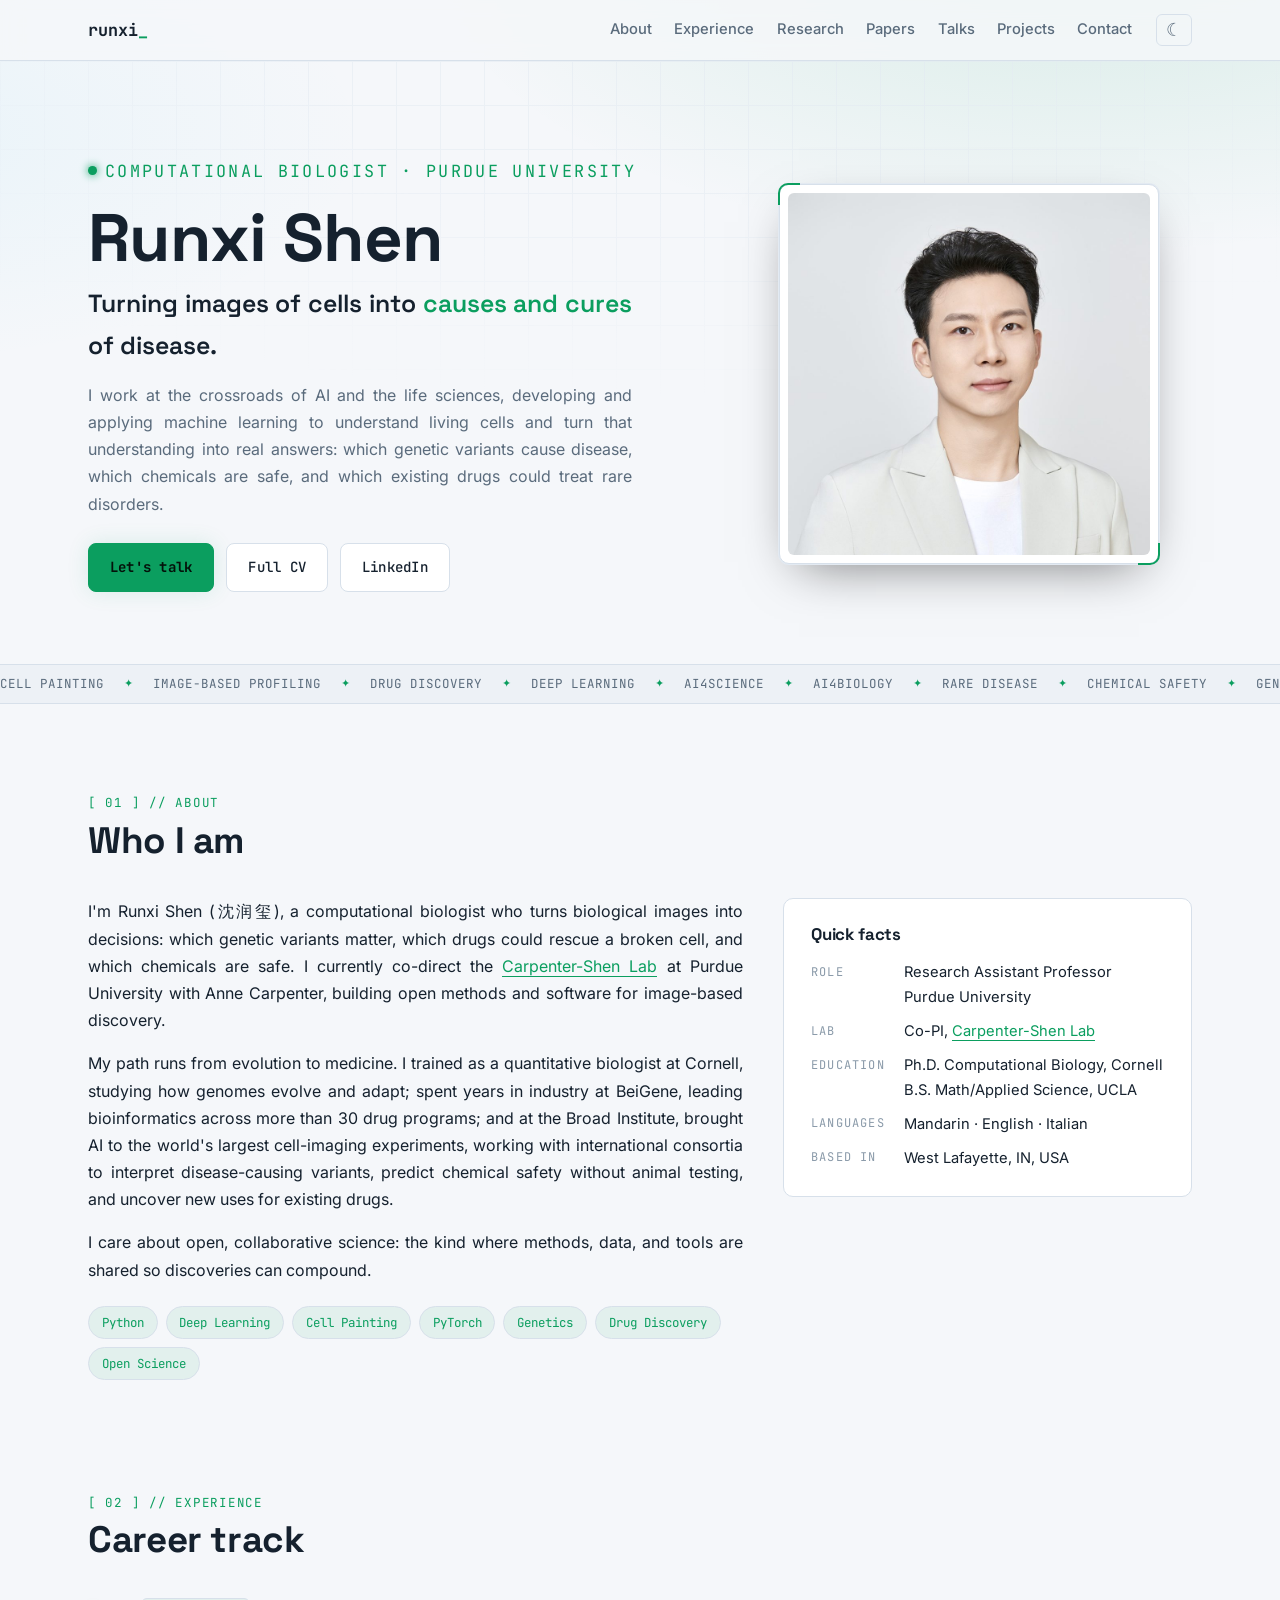
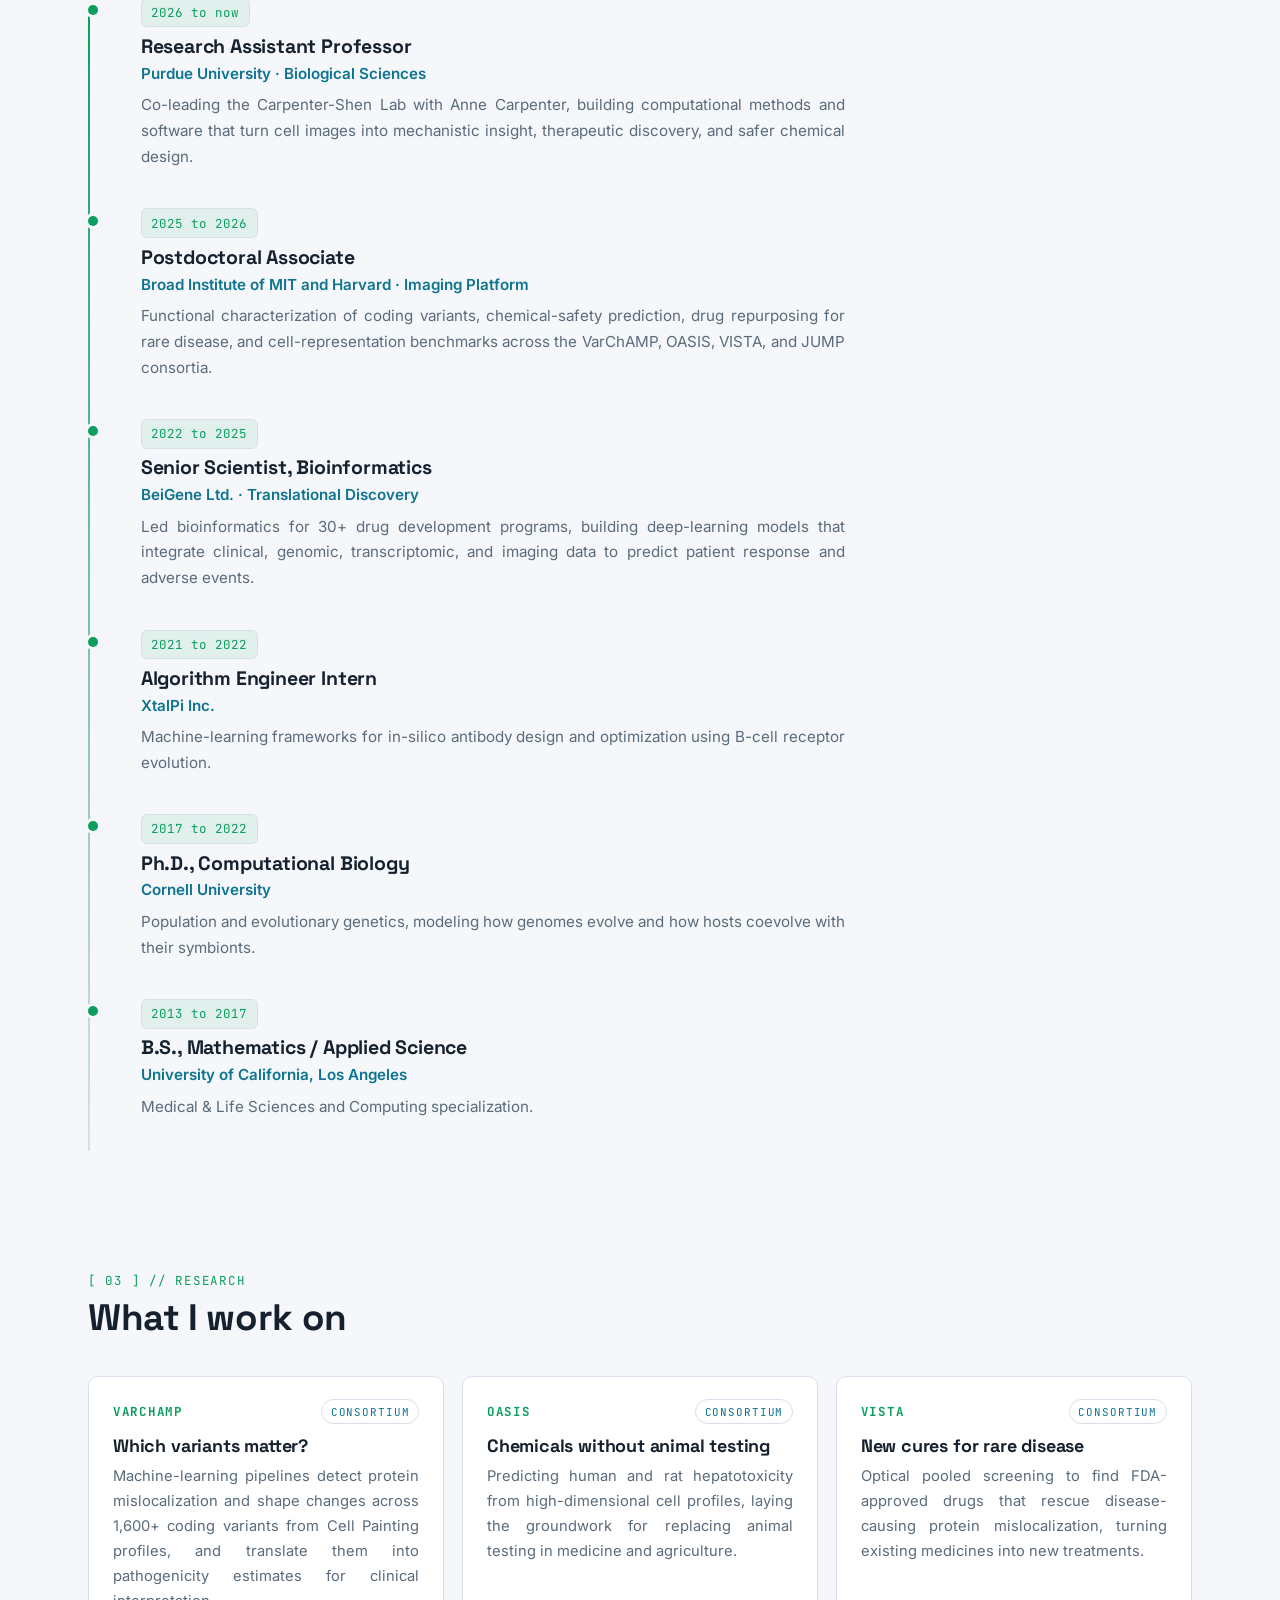
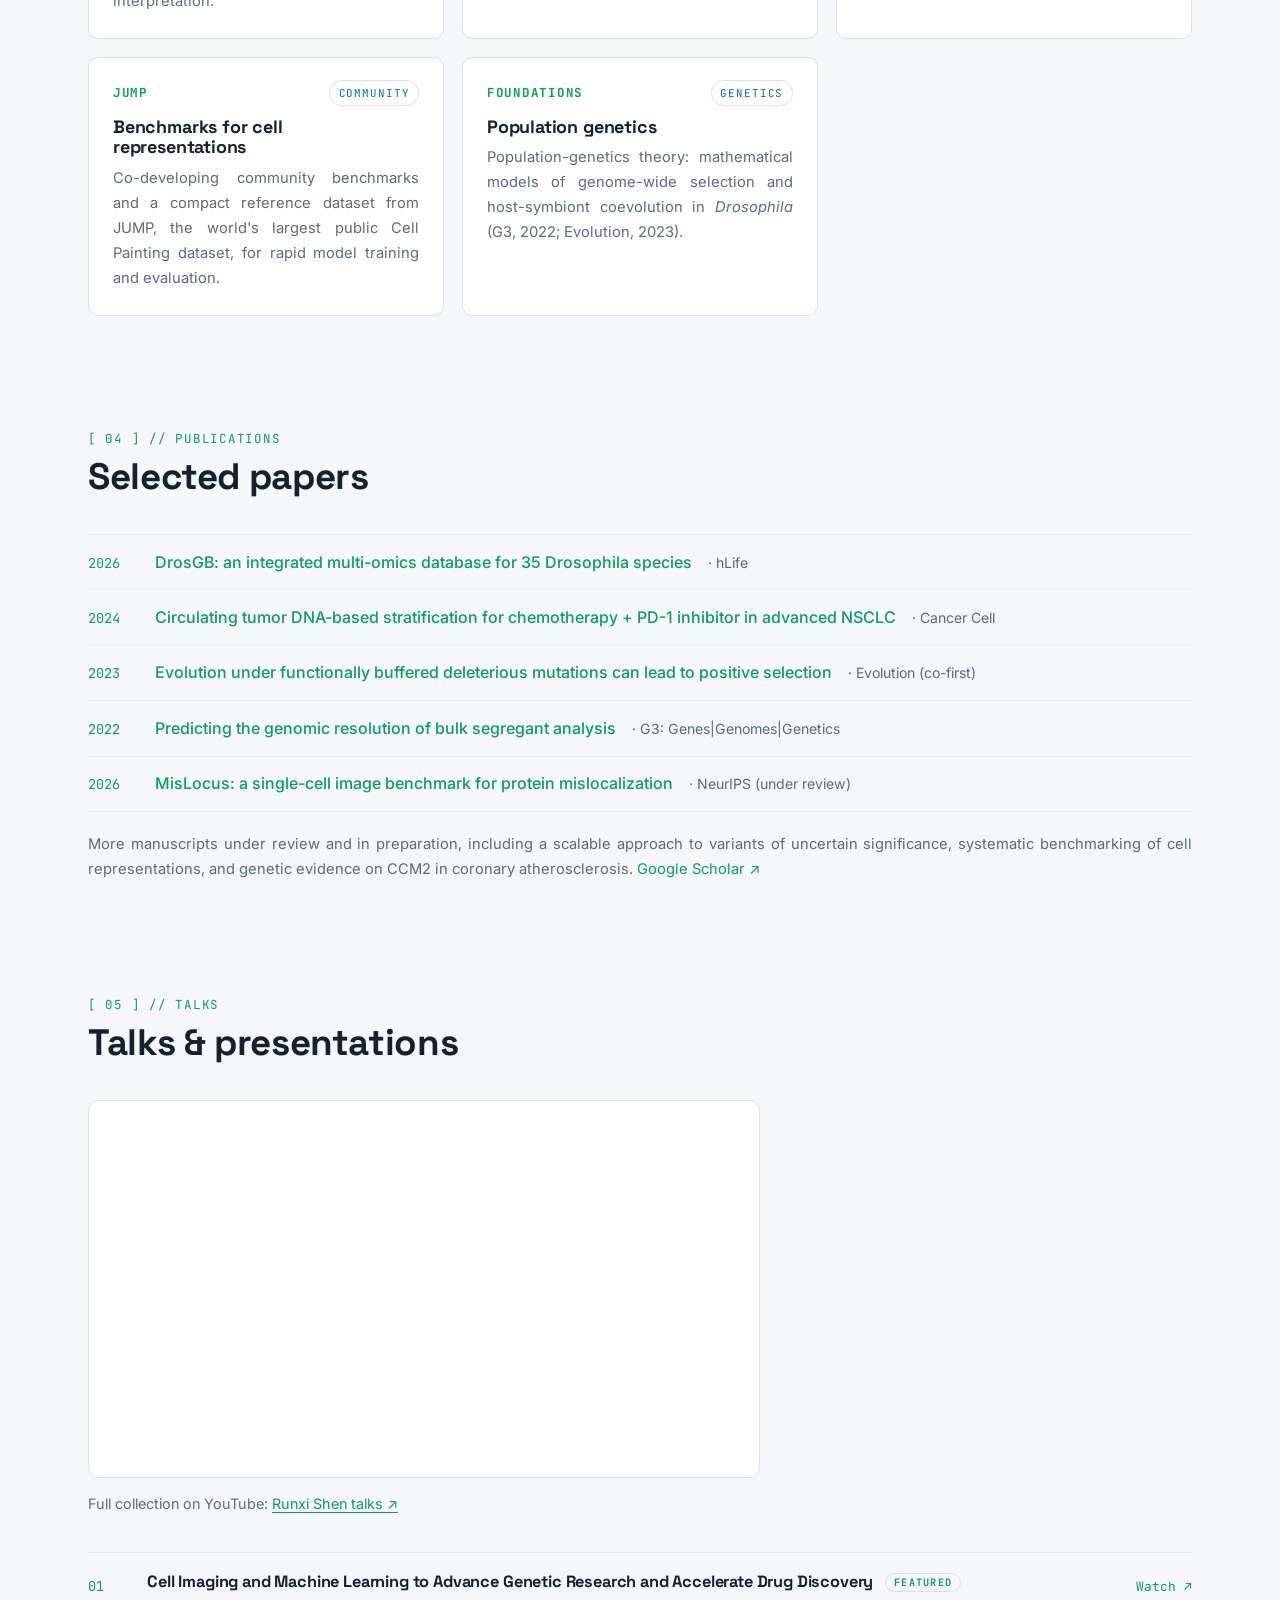
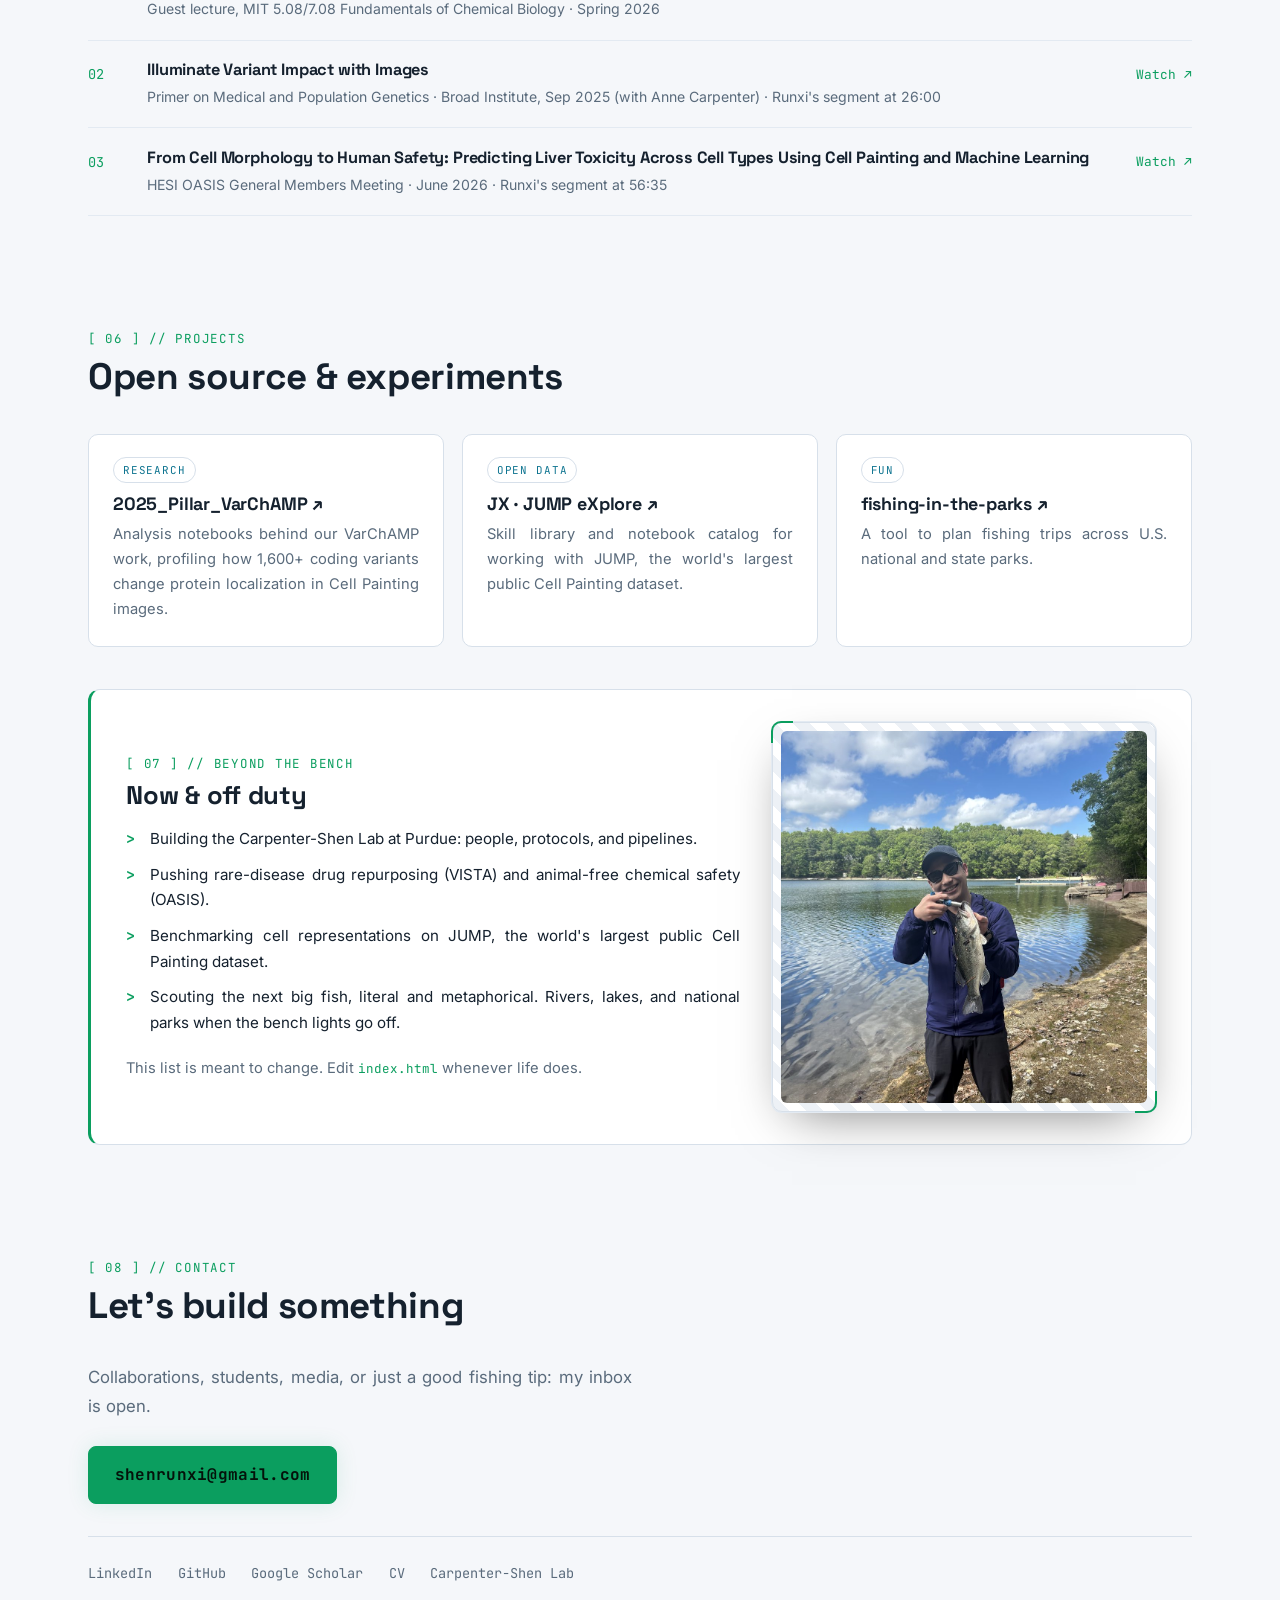
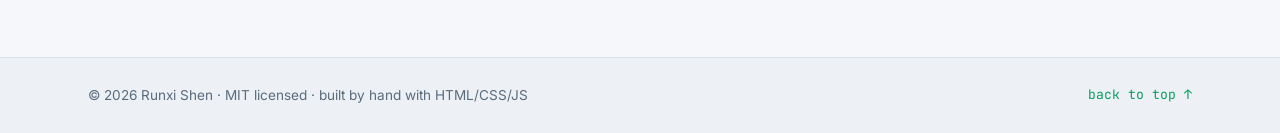
==== commit 2d23ccac: "Simplify quick facts: plain languages, role on two lines, left-aligned" ====
--- a/index.html
+++ b/index.html
@@ -151,10 +151,10 @@
       <aside class="about-facts panel">
         <h3>Quick facts</h3>
         <dl>
-          <dt>Role</dt><dd>Research Assistant Professor, Purdue University</dd>
+          <dt>Role</dt><dd>Research Assistant Professor<br>Purdue University</dd>
           <dt>Lab</dt><dd>Co-PI, <a href="https://carpentershenlab.org" target="_blank" rel="noopener">Carpenter-Shen Lab</a></dd>
           <dt>Education</dt><dd>Ph.D. Computational Biology, Cornell<br>B.S. Math/Applied Science, UCLA</dd>
-          <dt>Languages</dt><dd>Mandarin (native) · English (fluent) · Italian (basic)</dd>
+          <dt>Languages</dt><dd>Mandarin · English · Italian</dd>
           <dt>Based in</dt><dd>West Lafayette, IN, USA</dd>
         </dl>
       </aside>
--- a/style.css
+++ b/style.css
@@ -85,7 +85,6 @@
 .card p,
 .section-note,
 .now-list li,
-.about-facts dd,
 .contact-lead {
   text-align: justify;
   text-justify: inter-word;
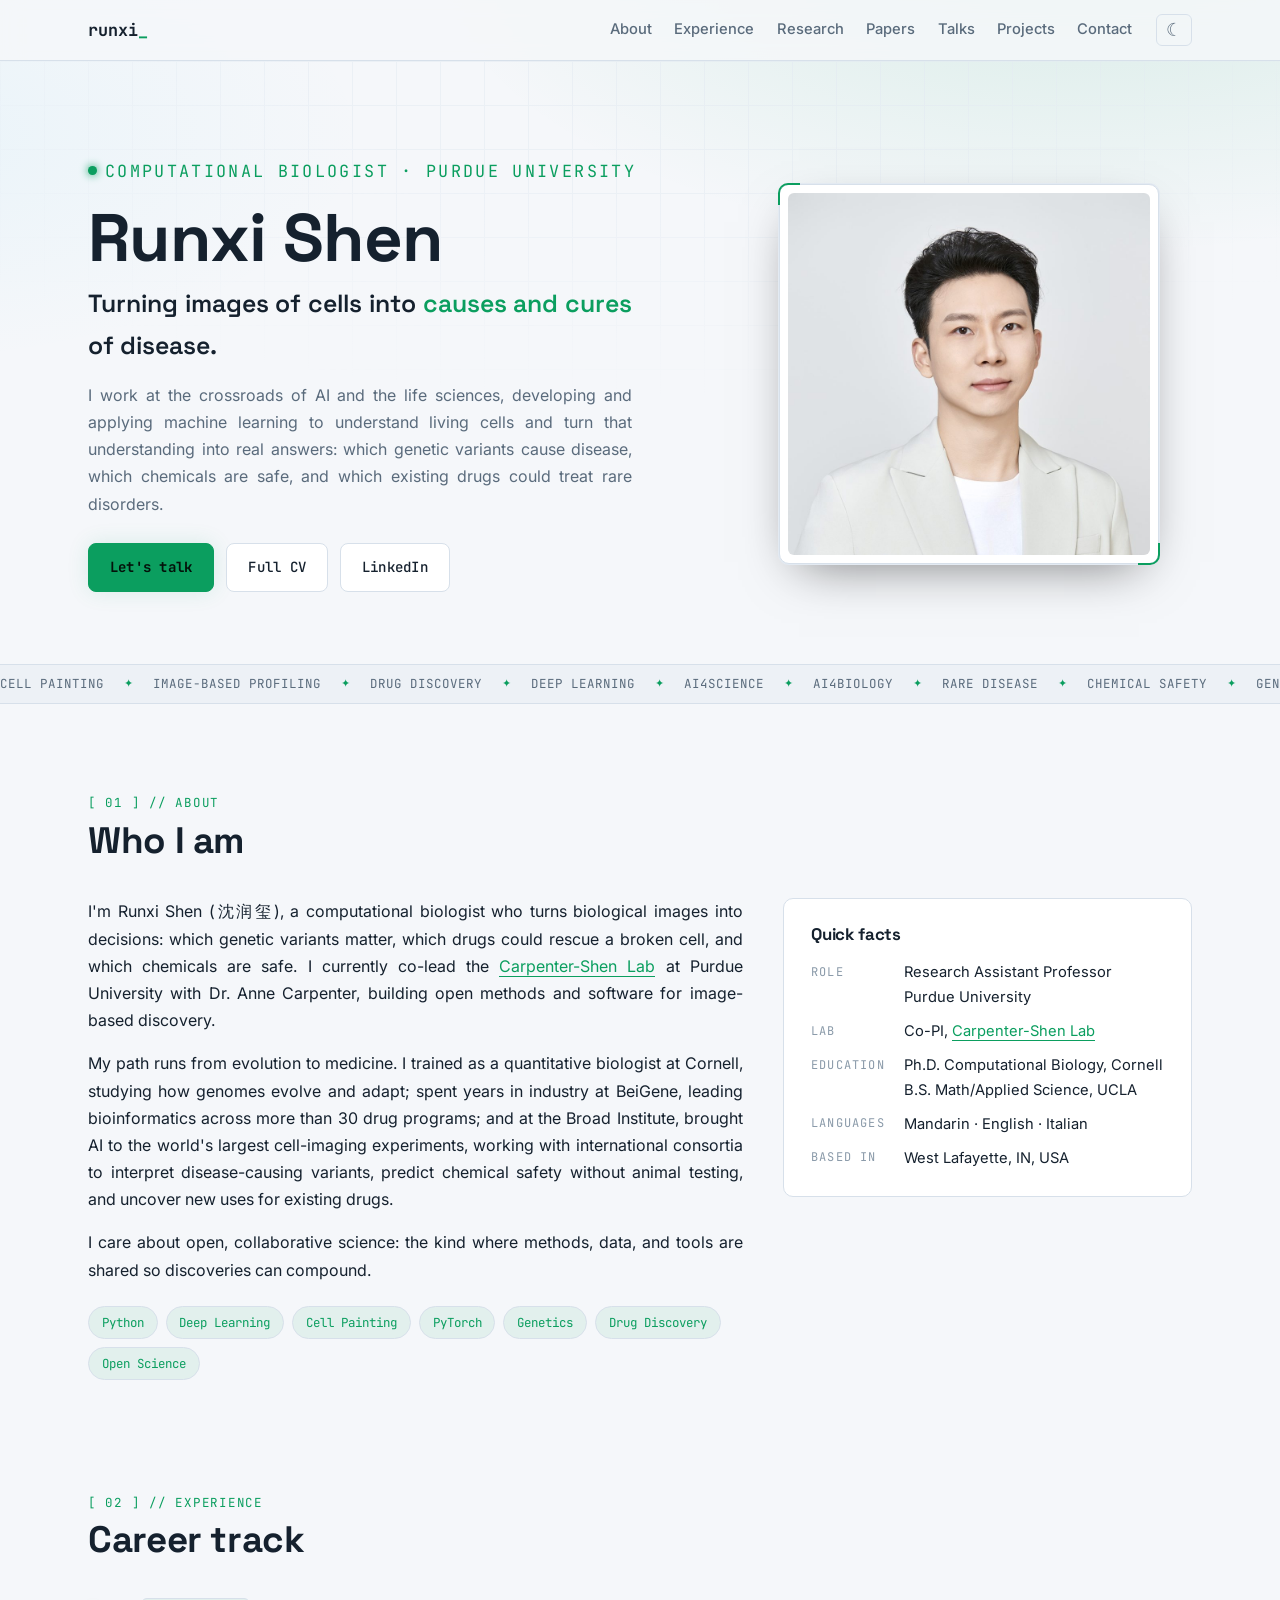
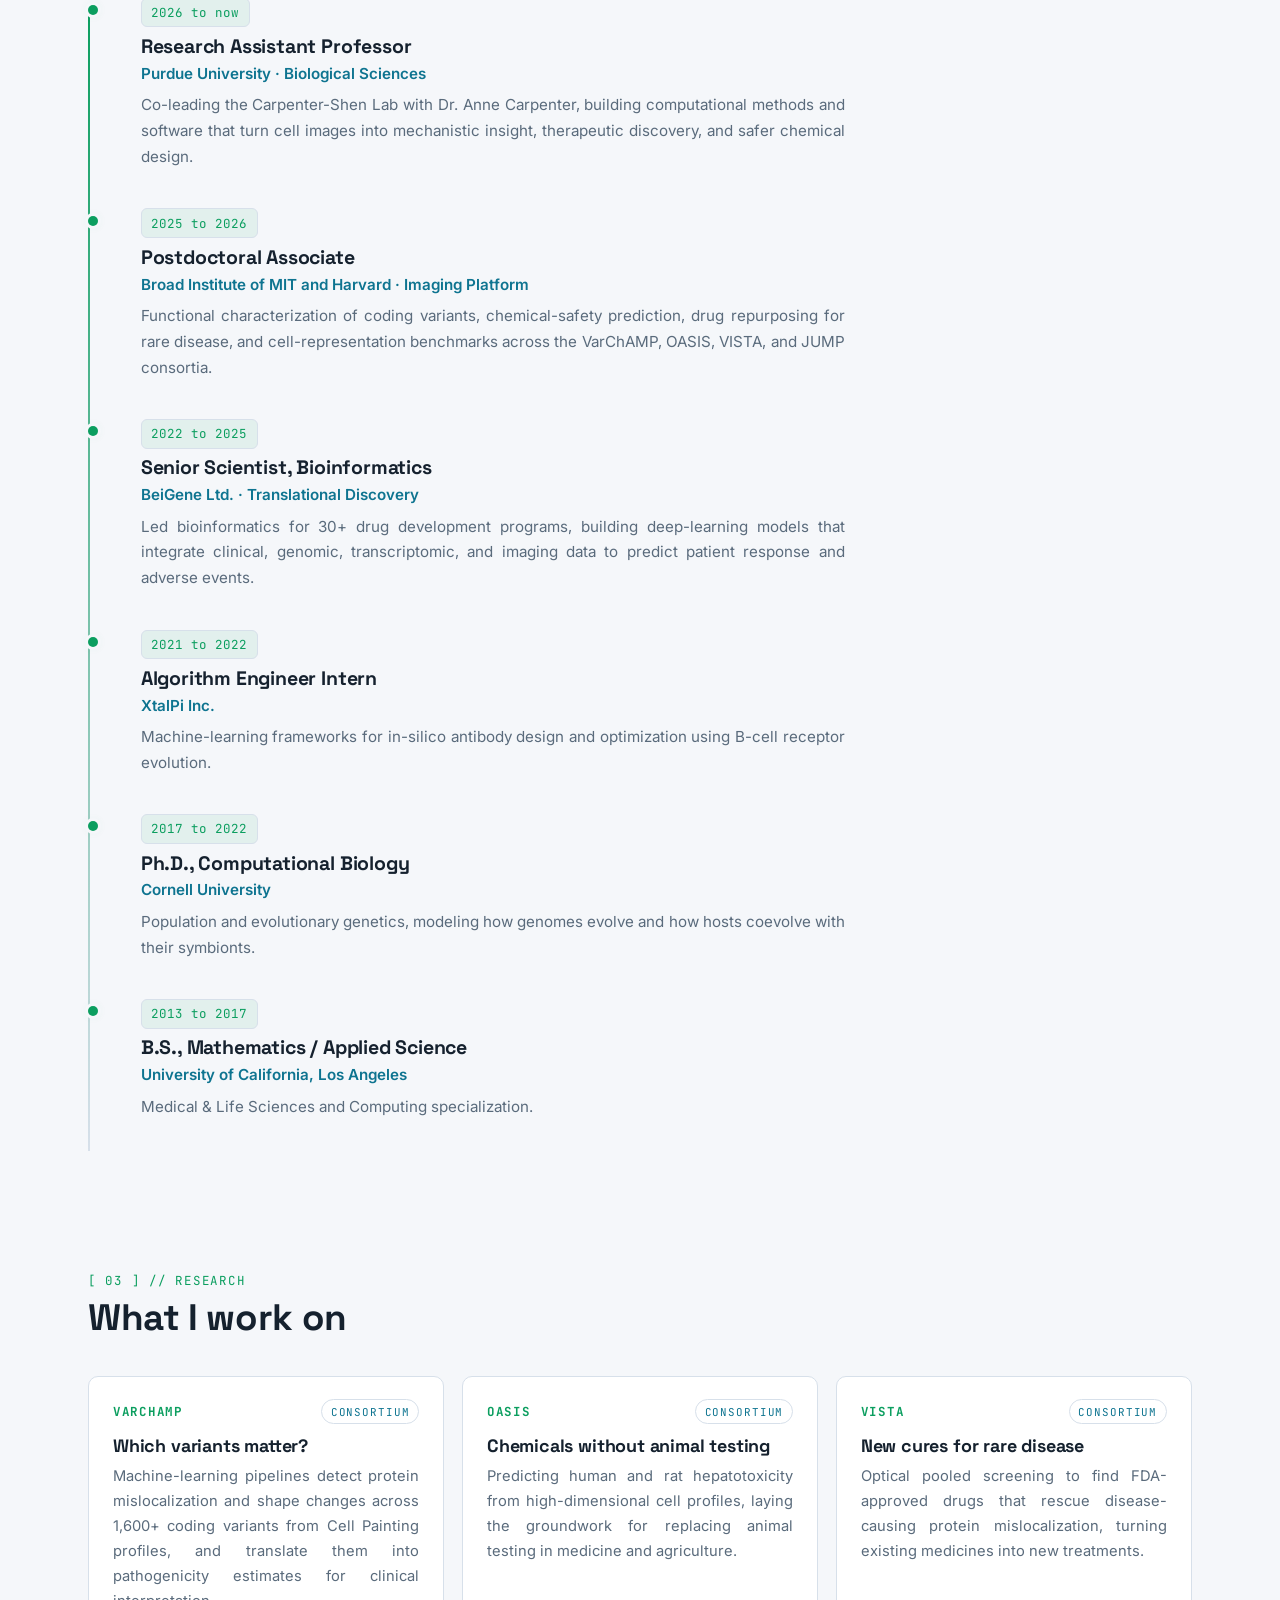
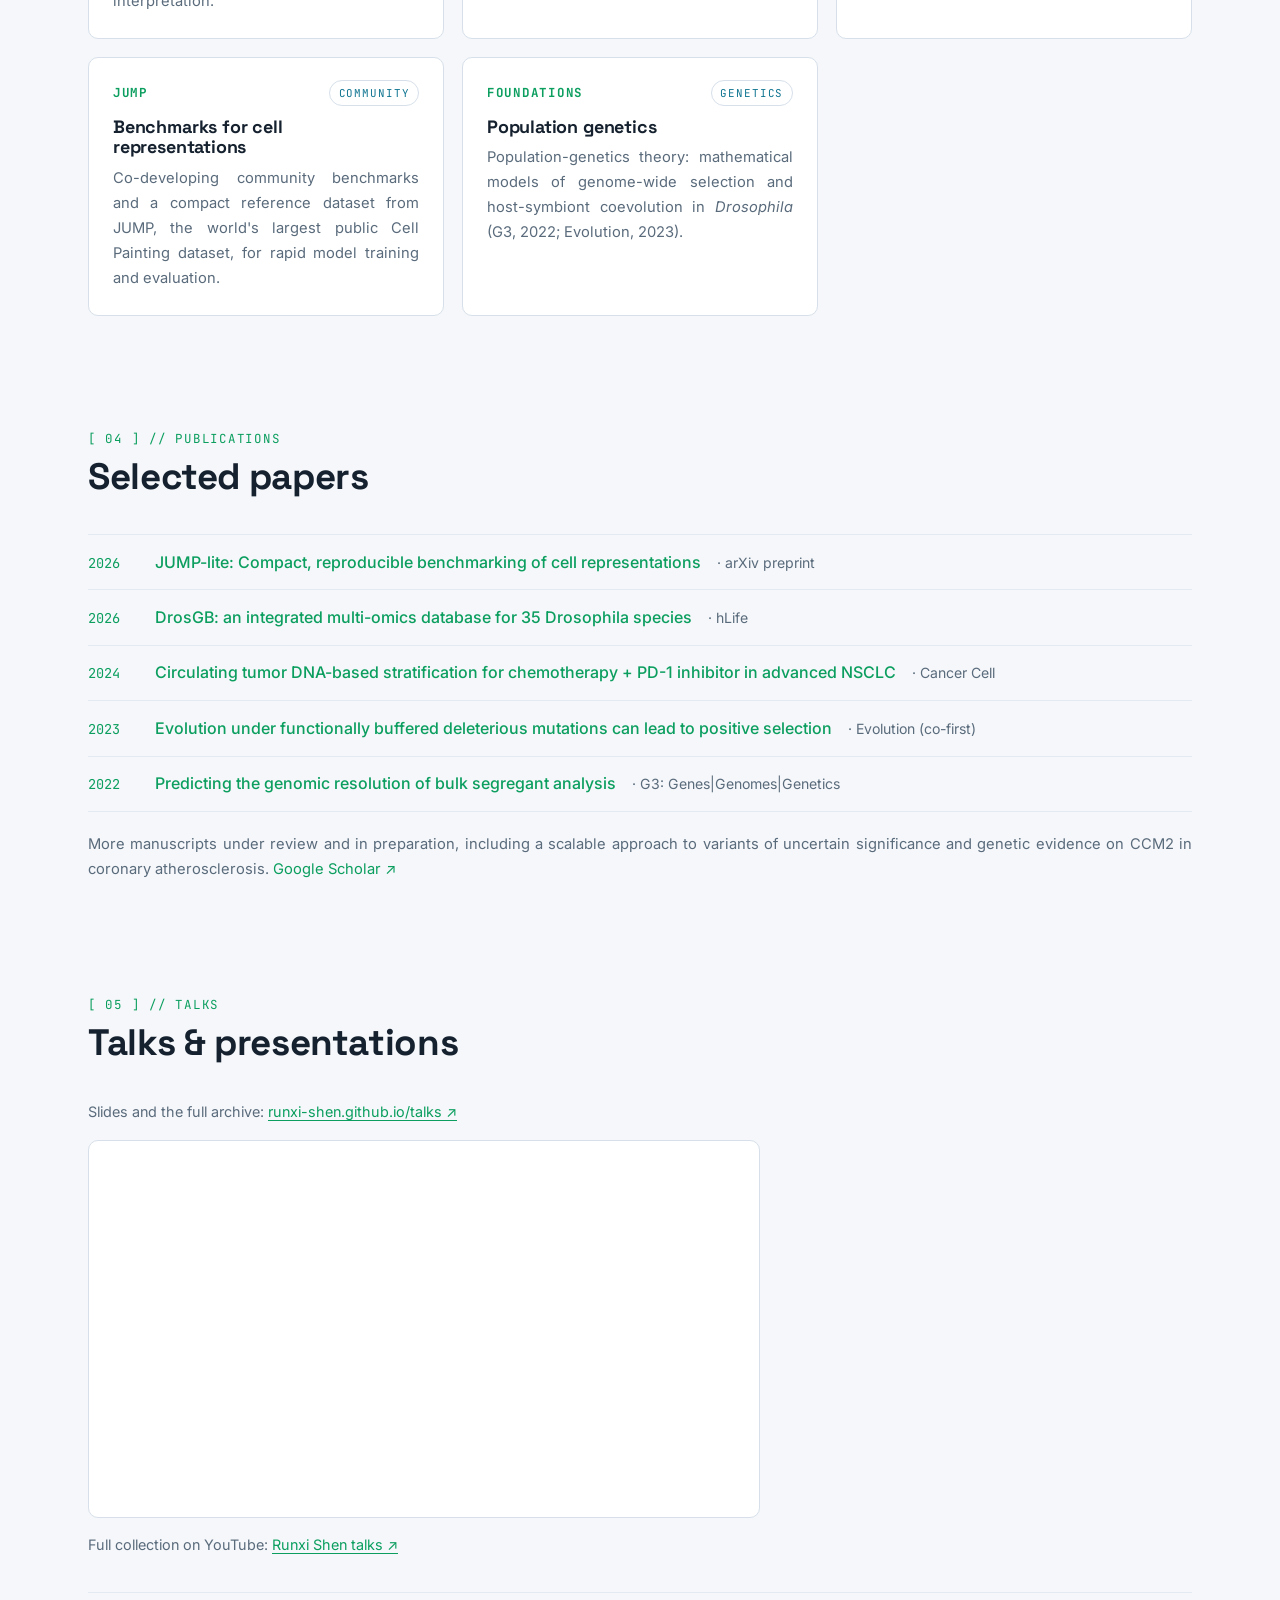
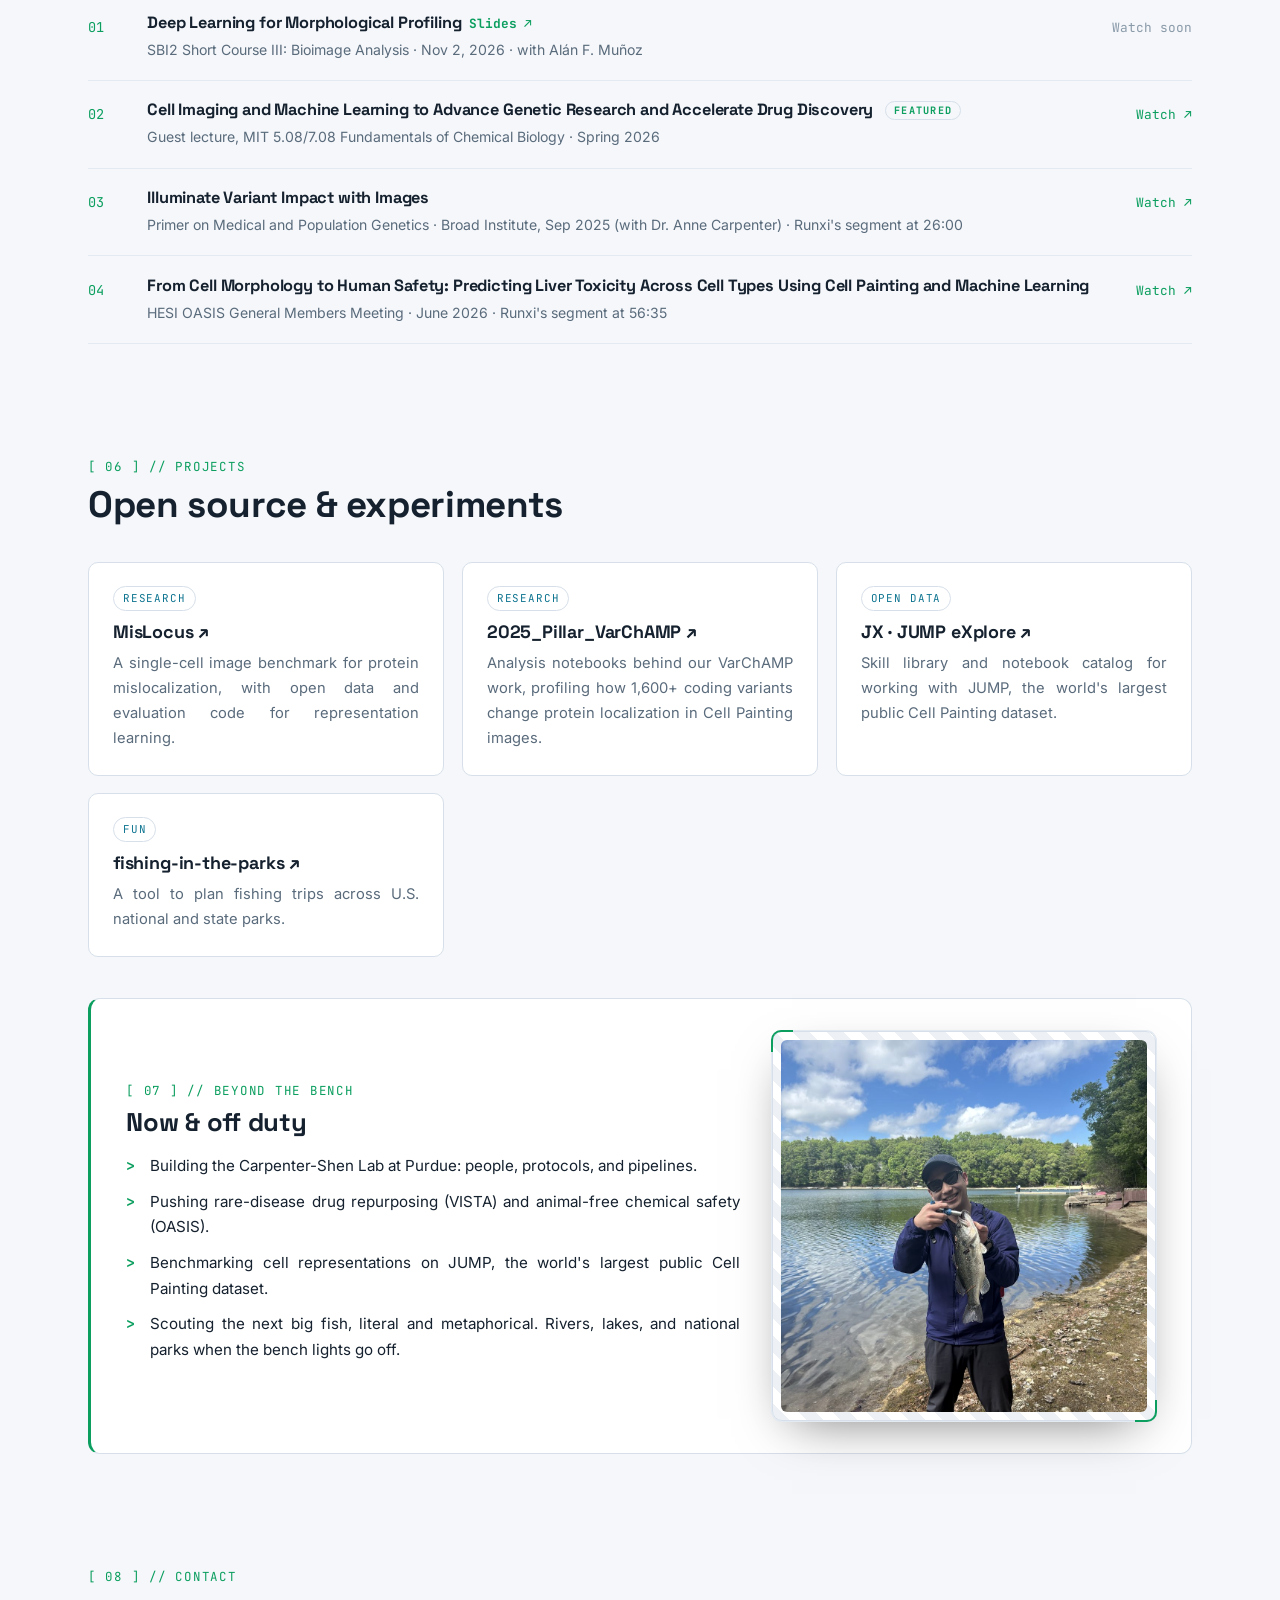
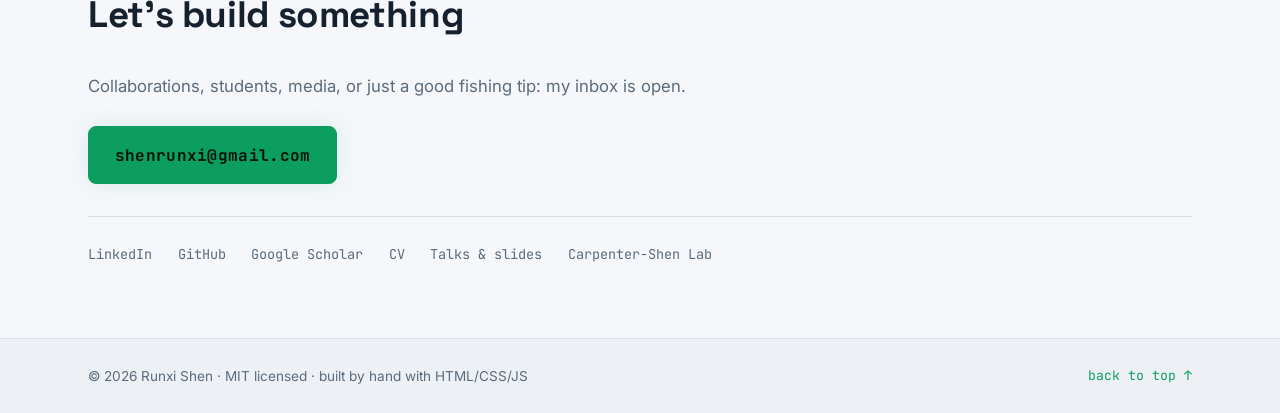
==== commit edd28b7d: "feat: refresh homepage talks, papers, and projects" ====
--- a/index.html
+++ b/index.html
@@ -70,6 +70,7 @@
       "https://scholar.google.com/citations?user=L9f8qagAAAAJ&hl=en",
       "https://github.com/runxi-shen",
       "https://runxi-shen.github.io/cv/",
+      "https://runxi-shen.github.io/talks/",
       "https://carpenter-singh-lab.broadinstitute.org/people/runxi-shen"
     ]
   }
@@ -141,7 +142,7 @@
     </div>
     <div class="about-grid">
       <div class="about-text">
-        <p>I'm Runxi Shen (沈润玺), a computational biologist who turns biological images into decisions: which genetic variants matter, which drugs could rescue a broken cell, and which chemicals are safe. I currently co-direct the <a href="https://carpentershenlab.org/" target="_blank" rel="noopener">Carpenter-Shen Lab</a> at Purdue University with Anne Carpenter, building open methods and software for image-based discovery.</p>
+        <p>I'm Runxi Shen (沈润玺), a computational biologist who turns biological images into decisions: which genetic variants matter, which drugs could rescue a broken cell, and which chemicals are safe. I currently co-lead the <a href="https://carpentershenlab.org/" target="_blank" rel="noopener">Carpenter-Shen Lab</a> at Purdue University with Dr. Anne Carpenter, building open methods and software for image-based discovery.</p>
         <p>My path runs from evolution to medicine. I trained as a quantitative biologist at Cornell, studying how genomes evolve and adapt; spent years in industry at BeiGene, leading bioinformatics across more than 30 drug programs; and at the Broad Institute, brought AI to the world's largest cell-imaging experiments, working with international consortia to interpret disease-causing variants, predict chemical safety without animal testing, and uncover new uses for existing drugs.</p>
         <p>I care about open, collaborative science: the kind where methods, data, and tools are shared so discoveries can compound.</p>
         <div class="chips" aria-label="skills">
@@ -173,7 +174,7 @@
         <div class="tl-body">
           <h3>Research Assistant Professor</h3>
           <p class="tl-org">Purdue University · Biological Sciences</p>
-          <p class="tl-desc">Co-leading the Carpenter-Shen Lab with Anne Carpenter, building computational methods and software that turn cell images into mechanistic insight, therapeutic discovery, and safer chemical design.</p>
+          <p class="tl-desc">Co-leading the Carpenter-Shen Lab with Dr. Anne Carpenter, building computational methods and software that turn cell images into mechanistic insight, therapeutic discovery, and safer chemical design.</p>
         </div>
       </li>
       <li class="tl-item">
@@ -263,6 +264,11 @@
     <ul class="papers">
       <li>
         <span class="pub-year mono">2026</span>
+        <a href="https://arxiv.org/abs/2608.07632" target="_blank" rel="noopener">JUMP-lite: Compact, reproducible benchmarking of cell representations</a>
+        <span class="pub-journal">· arXiv preprint</span>
+      </li>
+      <li>
+        <span class="pub-year mono">2026</span>
         <a href="https://www.sciencedirect.com/science/article/pii/S2949928326000143" target="_blank" rel="noopener">DrosGB: an integrated multi-omics database for 35 Drosophila species</a>
         <span class="pub-journal">· hLife</span>
       </li>
@@ -281,13 +287,8 @@
         <a href="https://academic.oup.com/g3journal/article/12/3/jkac012/6523970" target="_blank" rel="noopener">Predicting the genomic resolution of bulk segregant analysis</a>
         <span class="pub-journal">· G3: Genes|Genomes|Genetics</span>
       </li>
-      <li>
-        <span class="pub-year mono">2026</span>
-        <a href="https://www.biorxiv.org/content/10.64898/2026.02.14.705848v2" target="_blank" rel="noopener">MisLocus: a single-cell image benchmark for protein mislocalization</a>
-        <span class="pub-journal">· NeurIPS (under review)</span>
-      </li>
     </ul>
-    <p class="section-note">More manuscripts under review and in preparation, including a scalable approach to variants of uncertain significance, systematic benchmarking of cell representations, and genetic evidence on CCM2 in coronary atherosclerosis.
+    <p class="section-note">More manuscripts under review and in preparation, including a scalable approach to variants of uncertain significance and genetic evidence on CCM2 in coronary atherosclerosis.
       <a href="https://scholar.google.com/citations?user=L9f8qagAAAAJ&amp;hl=en" target="_blank" rel="noopener">Google Scholar ↗</a></p>
   </section>
 
@@ -297,6 +298,7 @@
       <p class="eyebrow">[ 05 ] // TALKS</p>
       <h2>Talks &amp; presentations</h2>
     </div>
+    <p class="talks-note talks-archive">Slides and the full archive: <a href="https://runxi-shen.github.io/talks/" target="_blank" rel="noopener">runxi-shen.github.io/talks ↗</a></p>
     <div class="video-wrap">
       <iframe src="https://www.youtube.com/embed/videoseries?list=PLVgoJ4a3o9I-bxmN-erflwbJDtx71iojf" title="Runxi Shen talks playlist" loading="lazy" allow="accelerometer; autoplay; clipboard-write; encrypted-media; gyroscope; picture-in-picture; web-share" referrerpolicy="strict-origin-when-cross-origin" allowfullscreen></iframe>
     </div>
@@ -304,6 +306,14 @@
     <ol class="talks">
       <li>
         <span class="talk-index mono">01</span>
+        <div>
+          <h3>Deep Learning for Morphological Profiling <a class="talk-slides" href="https://runxi-shen.github.io/talks/SBI2-2026.pdf" target="_blank" rel="noopener">Slides ↗</a></h3>
+          <p class="talk-event">SBI2 Short Course III: Bioimage Analysis · Nov 2, 2026 · with Alán F. Muñoz</p>
+        </div>
+        <span class="talk-link is-placeholder">Watch soon</span>
+      </li>
+      <li>
+        <span class="talk-index mono">02</span>
         <div>
           <h3>Cell Imaging and Machine Learning to Advance Genetic Research and Accelerate Drug Discovery <span class="talk-chip mono">featured</span></h3>
           <p class="talk-event">Guest lecture, MIT 5.08/7.08 Fundamentals of Chemical Biology · Spring 2026</p>
@@ -311,15 +321,15 @@
         <a class="talk-link" href="https://www.youtube.com/watch?v=wZFXWg_WfkU&amp;list=PLVgoJ4a3o9I-bxmN-erflwbJDtx71iojf" target="_blank" rel="noopener">Watch ↗</a>
       </li>
       <li>
-        <span class="talk-index mono">02</span>
+        <span class="talk-index mono">03</span>
         <div>
           <h3>Illuminate Variant Impact with Images</h3>
-          <p class="talk-event">Primer on Medical and Population Genetics · Broad Institute, Sep 2025 (with Anne Carpenter) · Runxi's segment at 26:00</p>
+          <p class="talk-event">Primer on Medical and Population Genetics · Broad Institute, Sep 2025 (with Dr. Anne Carpenter) · Runxi's segment at 26:00</p>
         </div>
         <a class="talk-link" href="https://www.youtube.com/watch?v=l8y00jKXJx4&amp;list=PLVgoJ4a3o9I-bxmN-erflwbJDtx71iojf&amp;t=26m00s" target="_blank" rel="noopener">Watch ↗</a>
       </li>
       <li>
-        <span class="talk-index mono">03</span>
+        <span class="talk-index mono">04</span>
         <div>
           <h3>From Cell Morphology to Human Safety: Predicting Liver Toxicity Across Cell Types Using Cell Painting and Machine Learning</h3>
           <p class="talk-event">HESI OASIS General Members Meeting · June 2026 · Runxi's segment at 56:35</p>
@@ -336,6 +346,11 @@
       <h2>Open source &amp; experiments</h2>
     </div>
     <div class="card-grid">
+      <article class="card">
+        <div class="card-top"><span class="card-chip mono">research</span></div>
+        <h3><a href="https://github.com/runxi-shen/MisLocus" target="_blank" rel="noopener">MisLocus ↗</a></h3>
+        <p>A single-cell image benchmark for protein mislocalization, with open data and evaluation code for representation learning.</p>
+      </article>
       <article class="card">
         <div class="card-top"><span class="card-chip mono">research</span></div>
         <h3><a href="https://github.com/runxi-shen/2025_Pillar_VarChAMP" target="_blank" rel="noopener">2025_Pillar_VarChAMP ↗</a></h3>
@@ -364,7 +379,6 @@
           <li>Benchmarking cell representations on JUMP, the world's largest public Cell Painting dataset.</li>
           <li>Scouting the next big fish, literal and metaphorical. Rivers, lakes, and national parks when the bench lights go off.</li>
         </ul>
-        <p class="section-note">This list is meant to change. Edit <code>index.html</code> whenever life does.</p>
       </div>
       <div class="beyond-photo photo-frame">
         <img src="fishing.jpg" alt="Runxi Shen fishing by the water">
@@ -387,6 +401,7 @@
       <a href="https://github.com/runxi-shen" target="_blank" rel="noopener">GitHub</a>
       <a href="https://scholar.google.com/citations?user=L9f8qagAAAAJ&amp;hl=en" target="_blank" rel="noopener">Google Scholar</a>
       <a href="https://runxi-shen.github.io/cv/" target="_blank" rel="noopener">CV</a>
+      <a href="https://runxi-shen.github.io/talks/" target="_blank" rel="noopener">Talks &amp; slides</a>
       <a href="https://carpentershenlab.org" target="_blank" rel="noopener">Carpenter-Shen Lab</a>
     </div>
   </section>
--- a/style.css
+++ b/style.css
@@ -453,6 +453,16 @@
   background: var(--panel);
 }
 .talks-note { color: var(--muted); font-size: 0.9rem; margin: 0.9rem 0 2.2rem; }
+.talks-archive { margin: 0 0 1rem; }
+.talk-link.is-placeholder { color: var(--faint); cursor: default; }
+.talk-link.is-placeholder:hover { color: var(--faint); border-bottom: 0; }
+.talk-slides {
+  font-family: 'JetBrains Mono', monospace;
+  font-size: 0.8rem;
+  white-space: nowrap;
+  margin-left: 0.25rem;
+}
+.talk-slides:hover { color: var(--accent-ink); border-bottom: 1px solid var(--accent); }
 .talks-note a { border-bottom: 1px solid var(--accent); }
 .talks { list-style: none; }
 .talks li {
@@ -529,7 +539,7 @@
 
 /* ── contact ── */
 .contact { padding-bottom: 4.5rem; }
-.contact-lead { color: var(--muted); font-size: 1.05rem; max-width: 34rem; margin: 0.4rem 0 1.6rem; }
+.contact-lead { color: var(--muted); font-size: 1.05rem; margin: 0.4rem 0 1.6rem; }
 .contact-actions { margin-bottom: 2rem; }
 .contact-links {
   display: flex;
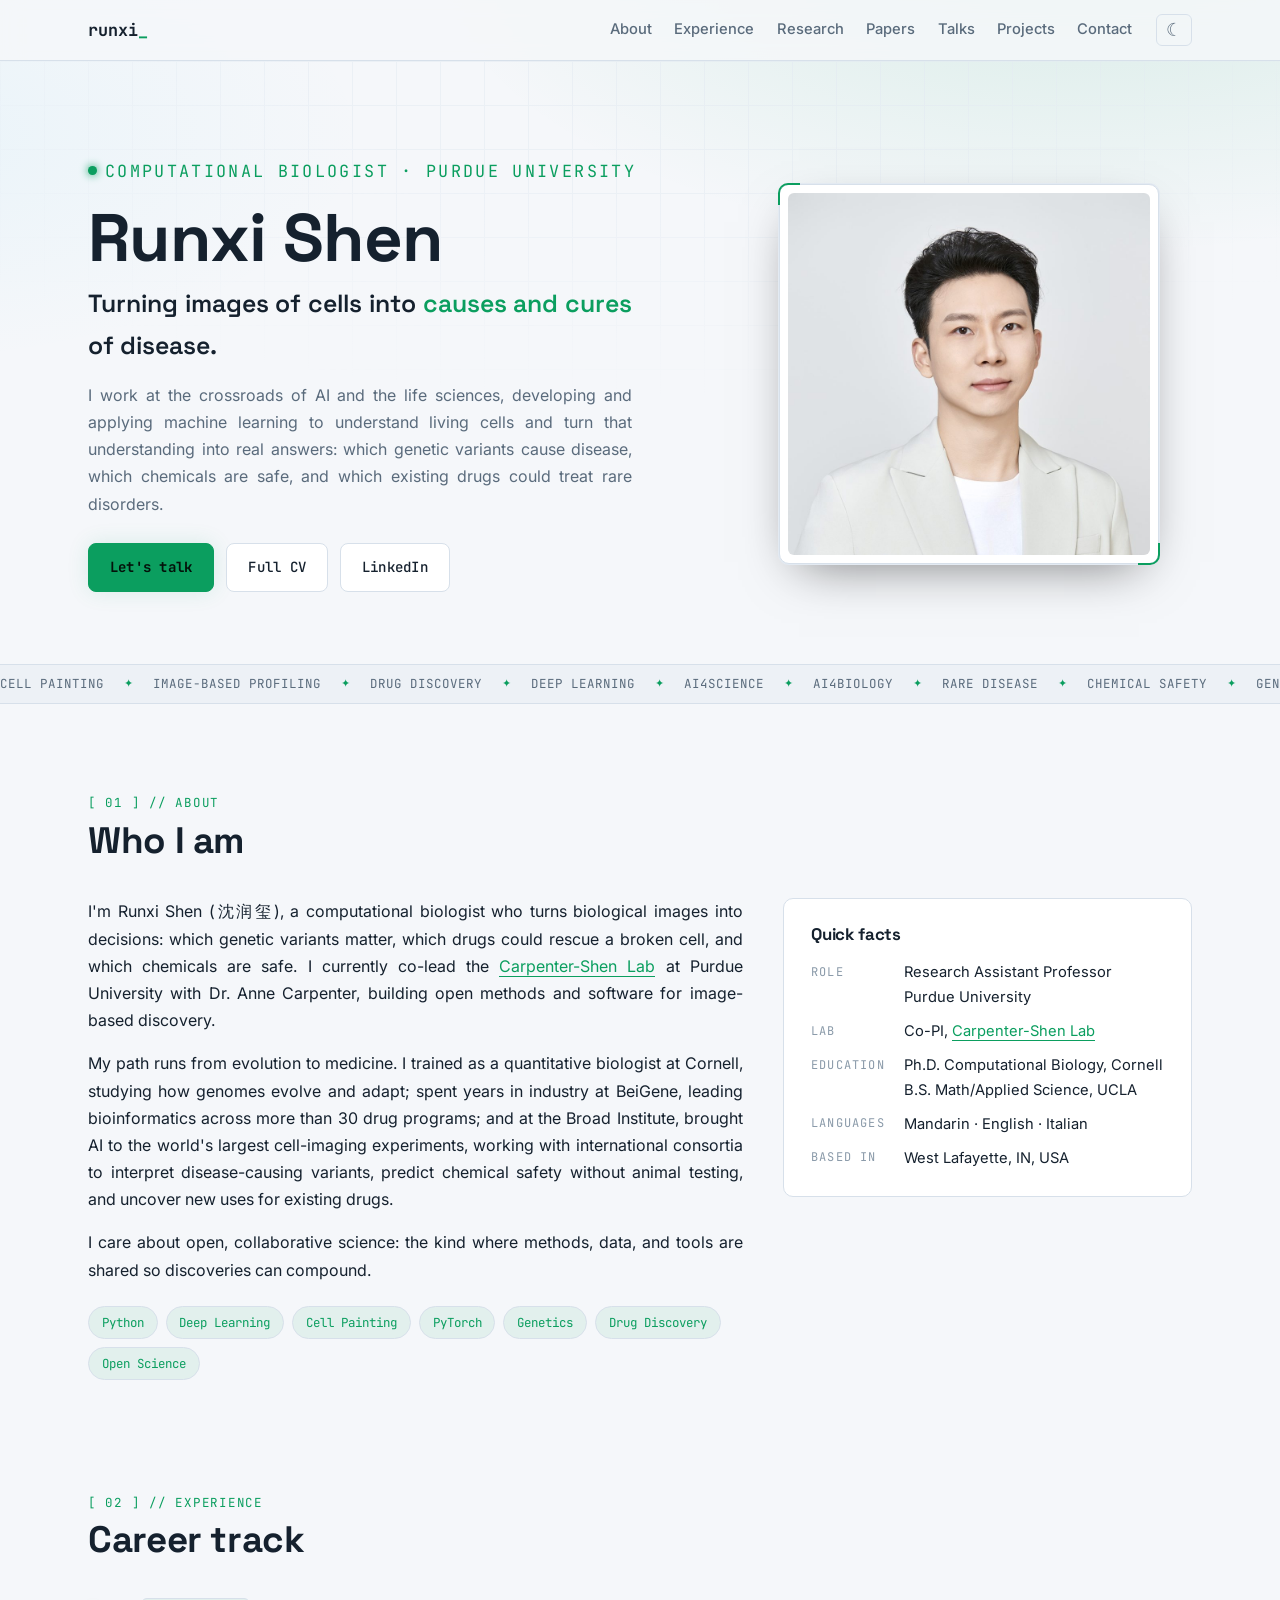
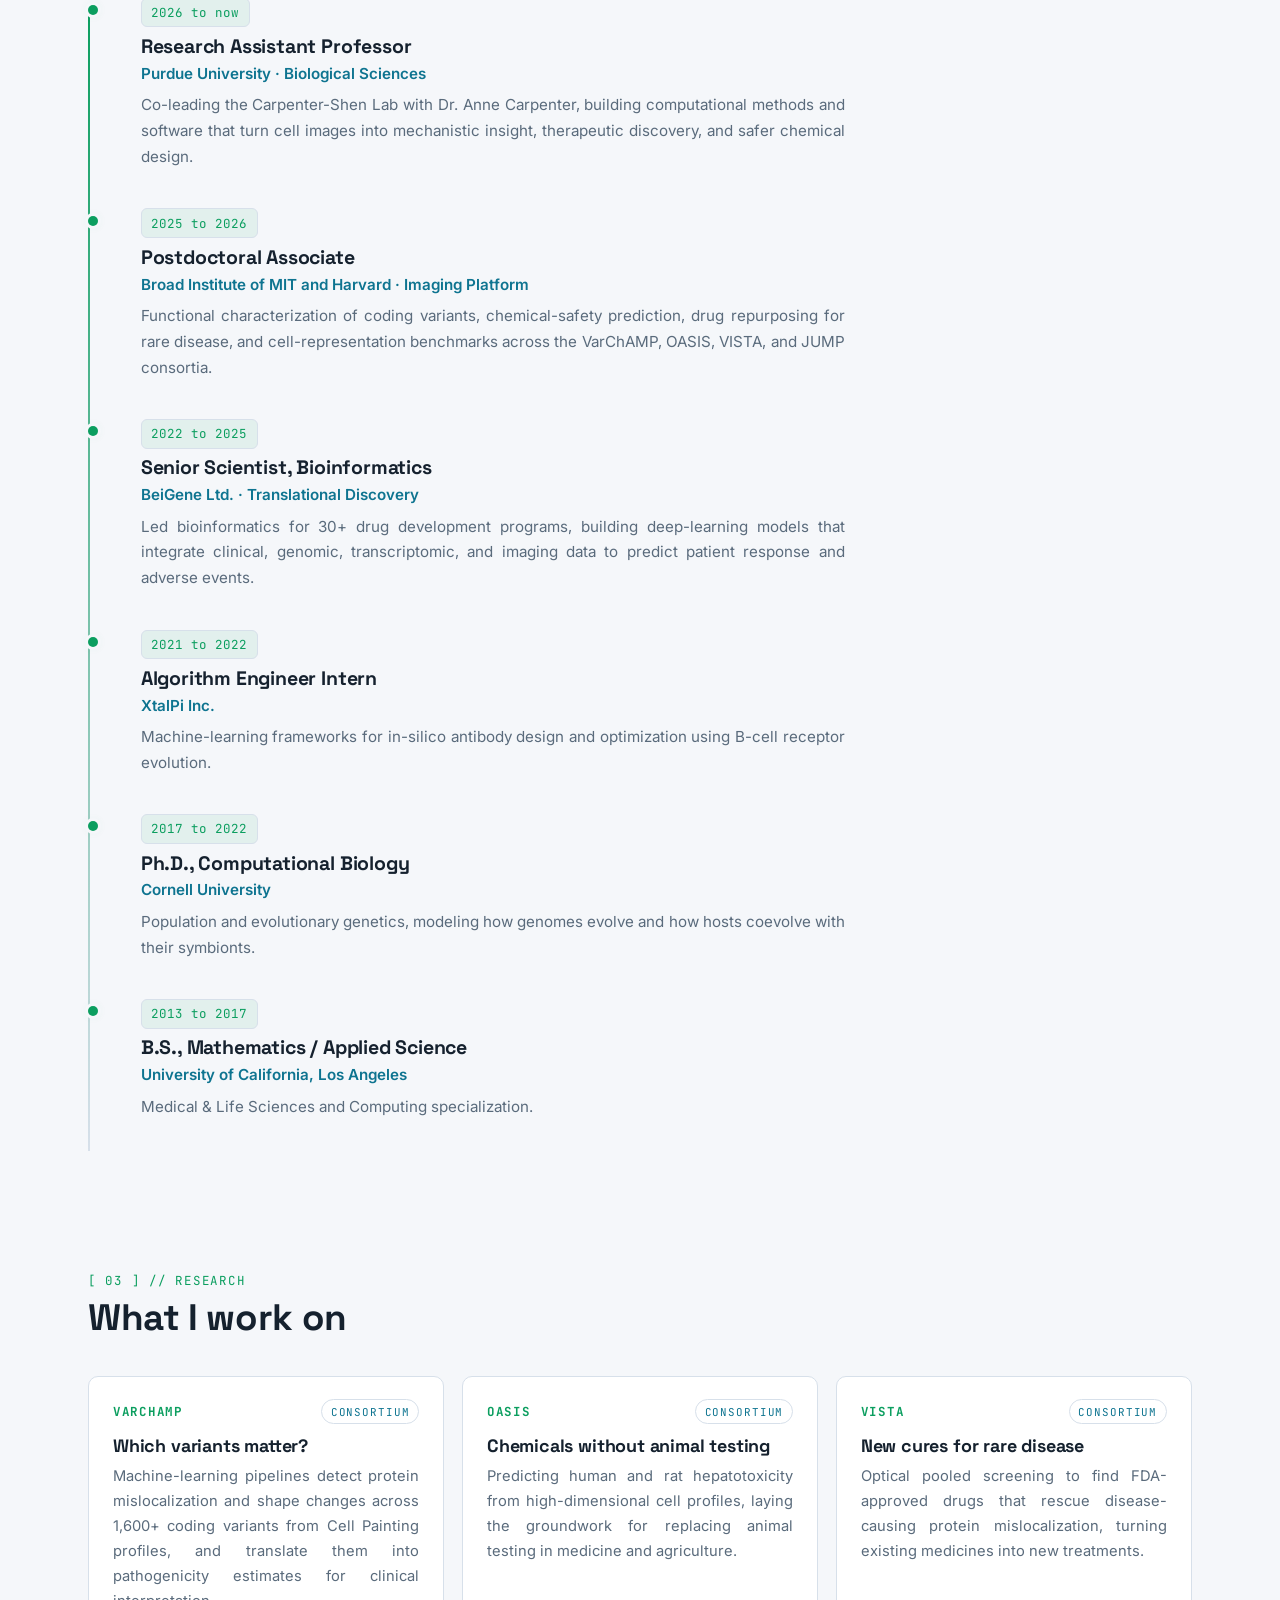
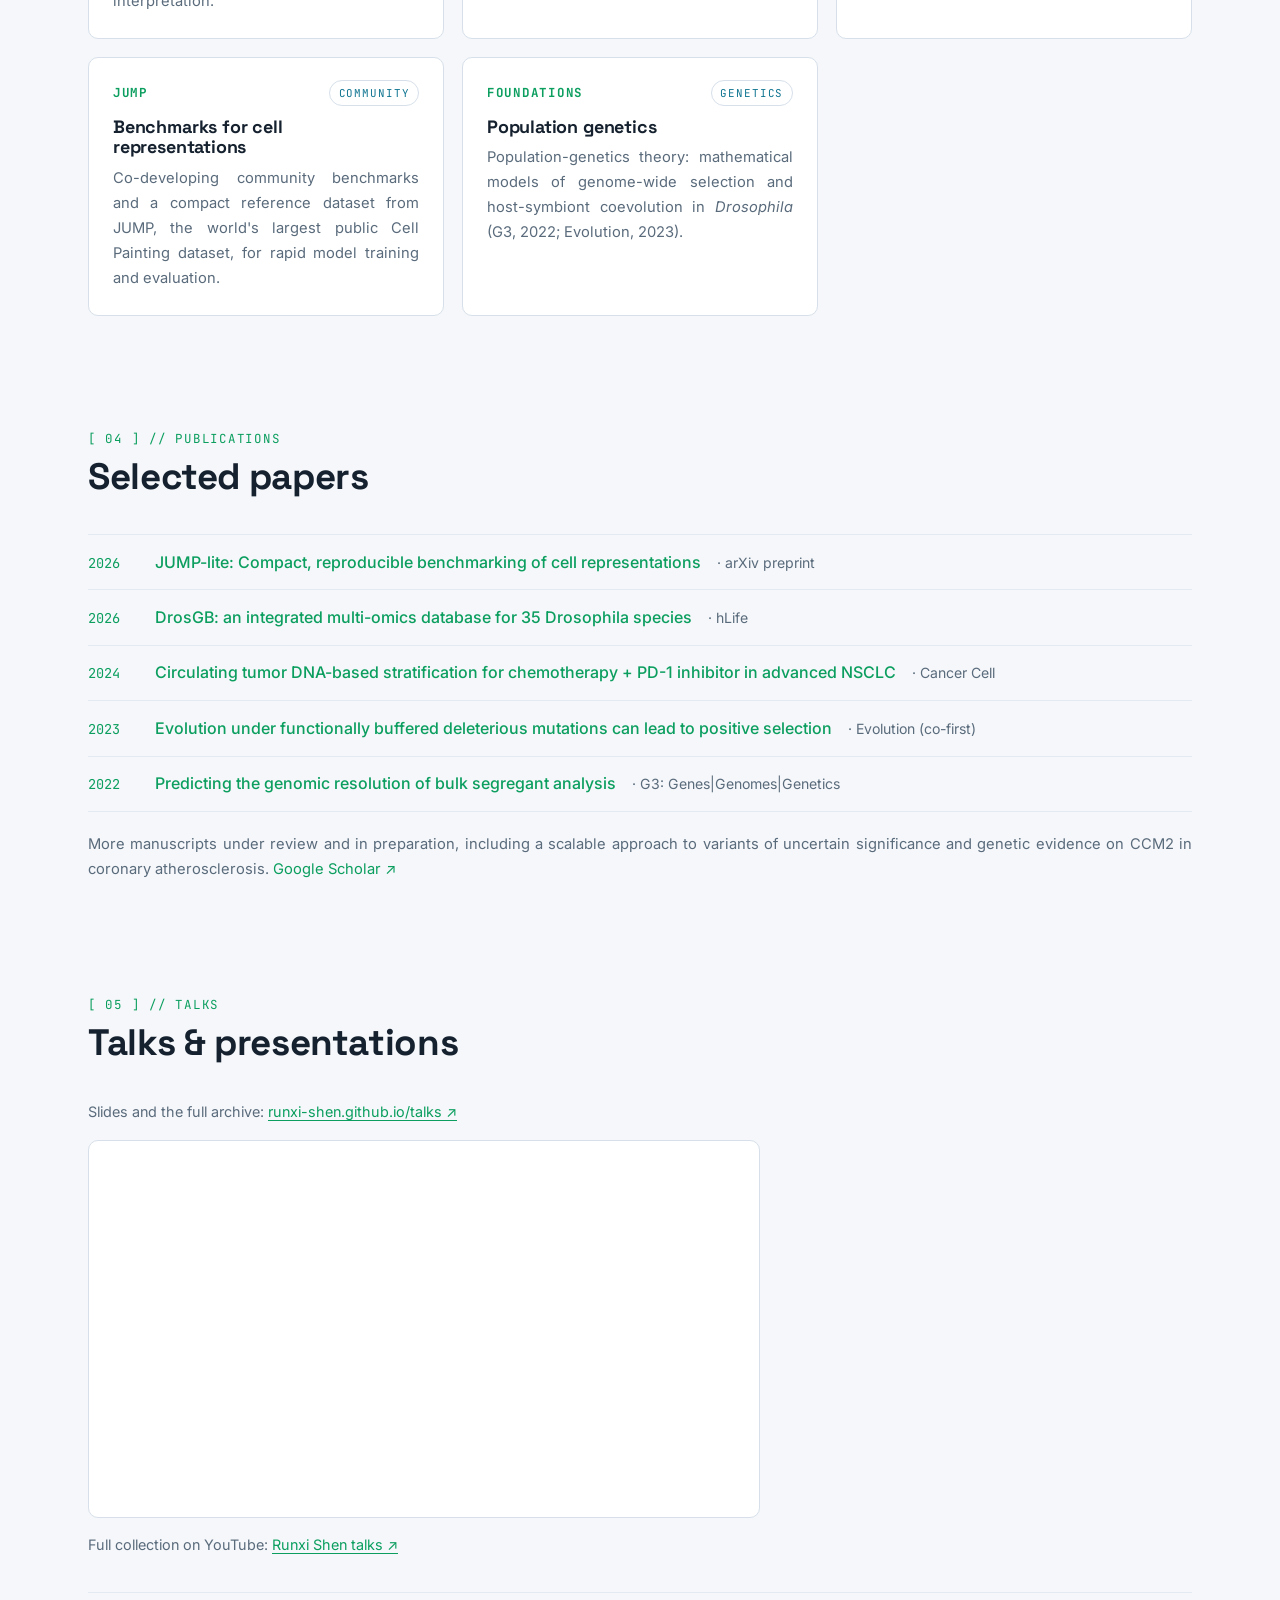
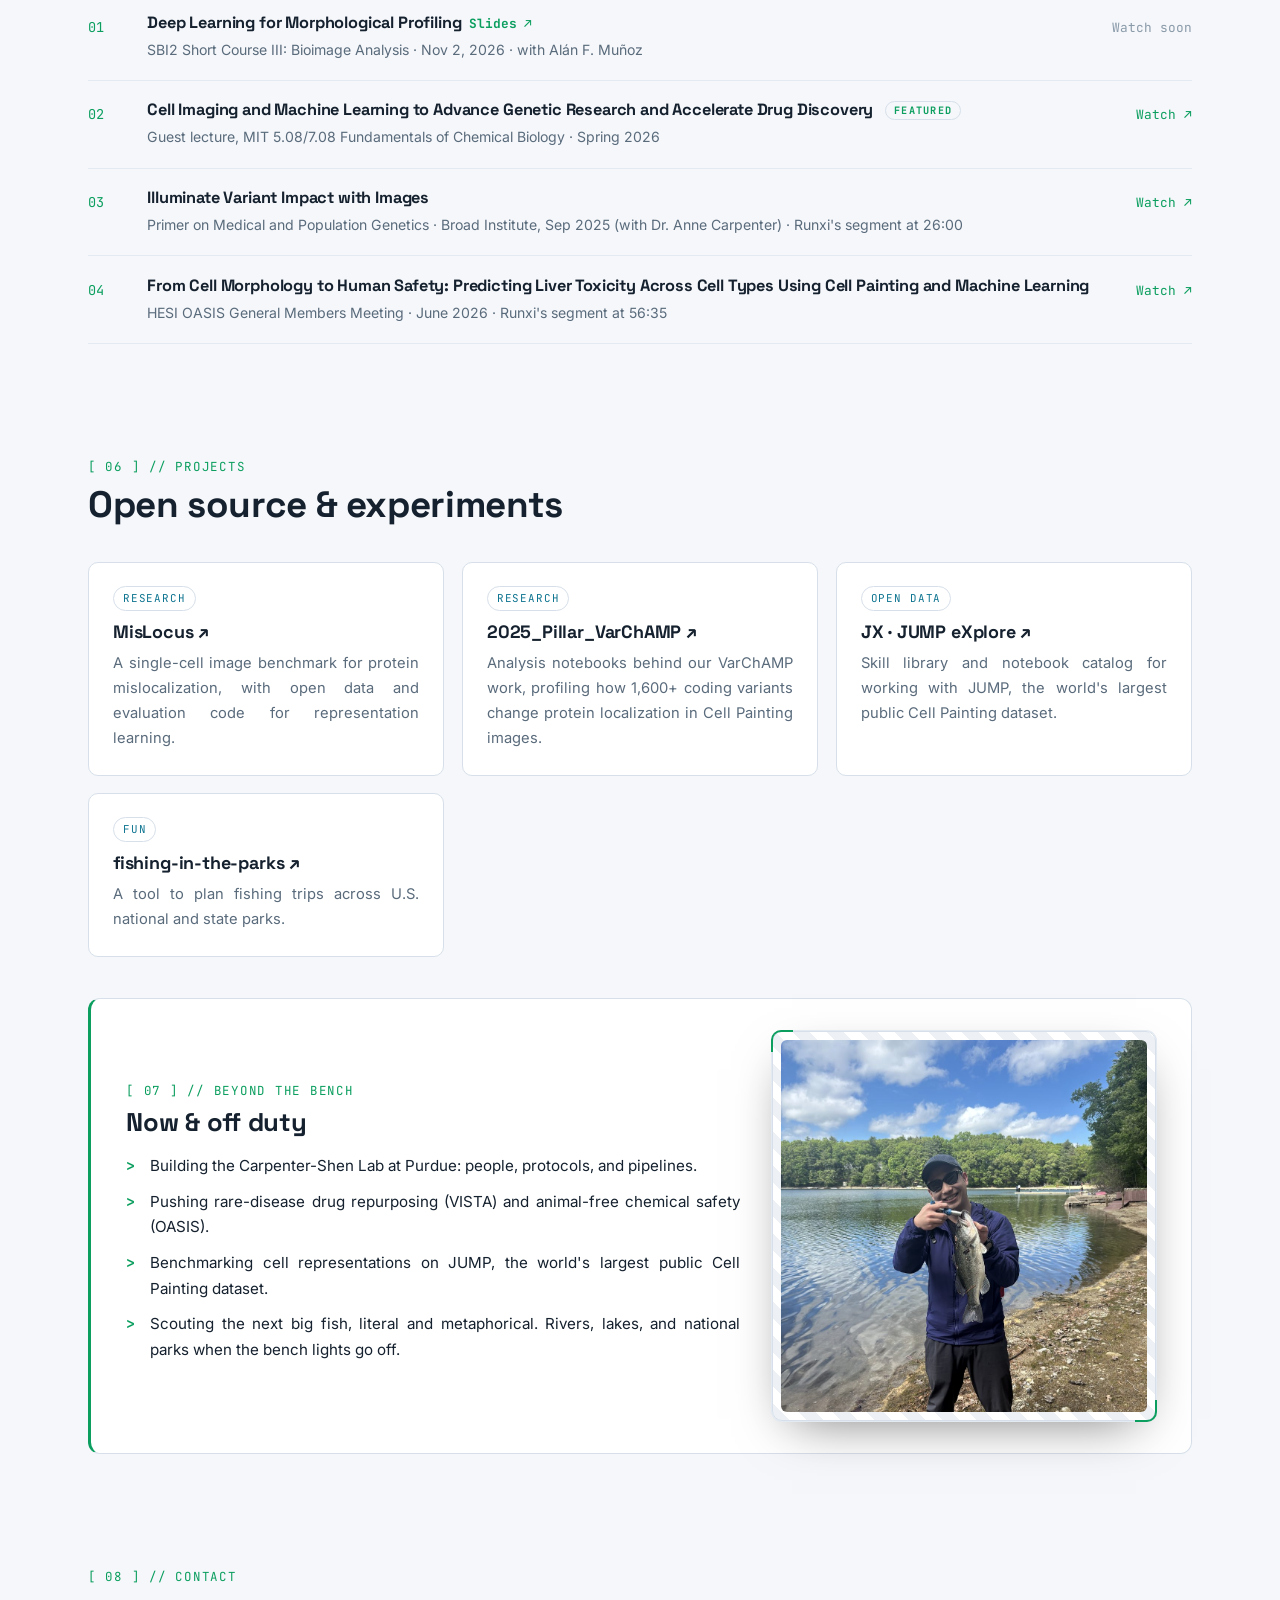
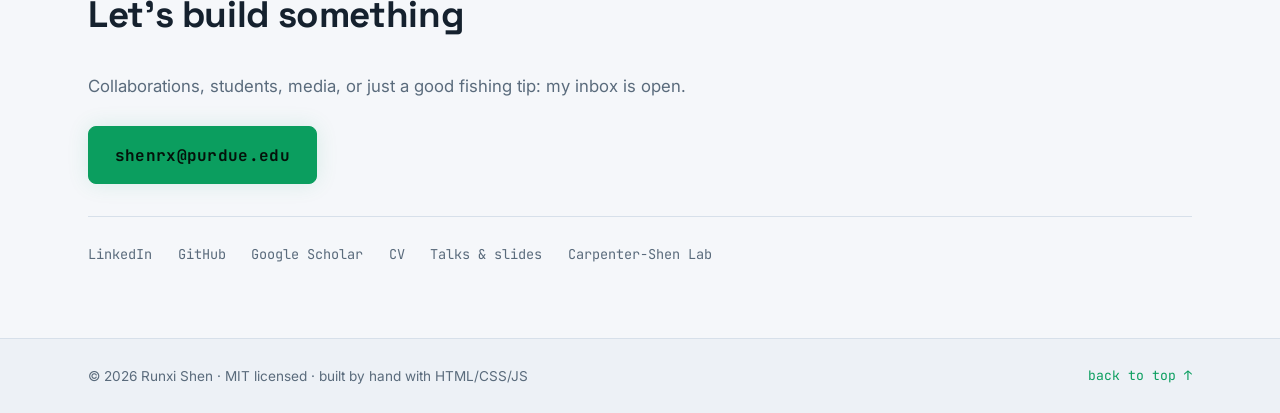
==== commit 8c714970: "chore: update contact email" ====
--- a/index.html
+++ b/index.html
@@ -394,7 +394,7 @@
     </div>
     <p class="contact-lead">Collaborations, students, media, or just a good fishing tip: my inbox is open.</p>
     <div class="contact-actions">
-      <a class="btn btn-primary btn-lg" href="mailto:shenrunxi@gmail.com">shenrunxi@gmail.com</a>
+      <a class="btn btn-primary btn-lg" href="mailto:shenrx@purdue.edu">shenrx@purdue.edu</a>
     </div>
     <div class="contact-links">
       <a href="https://www.linkedin.com/in/runxi-shen/" target="_blank" rel="noopener">LinkedIn</a>
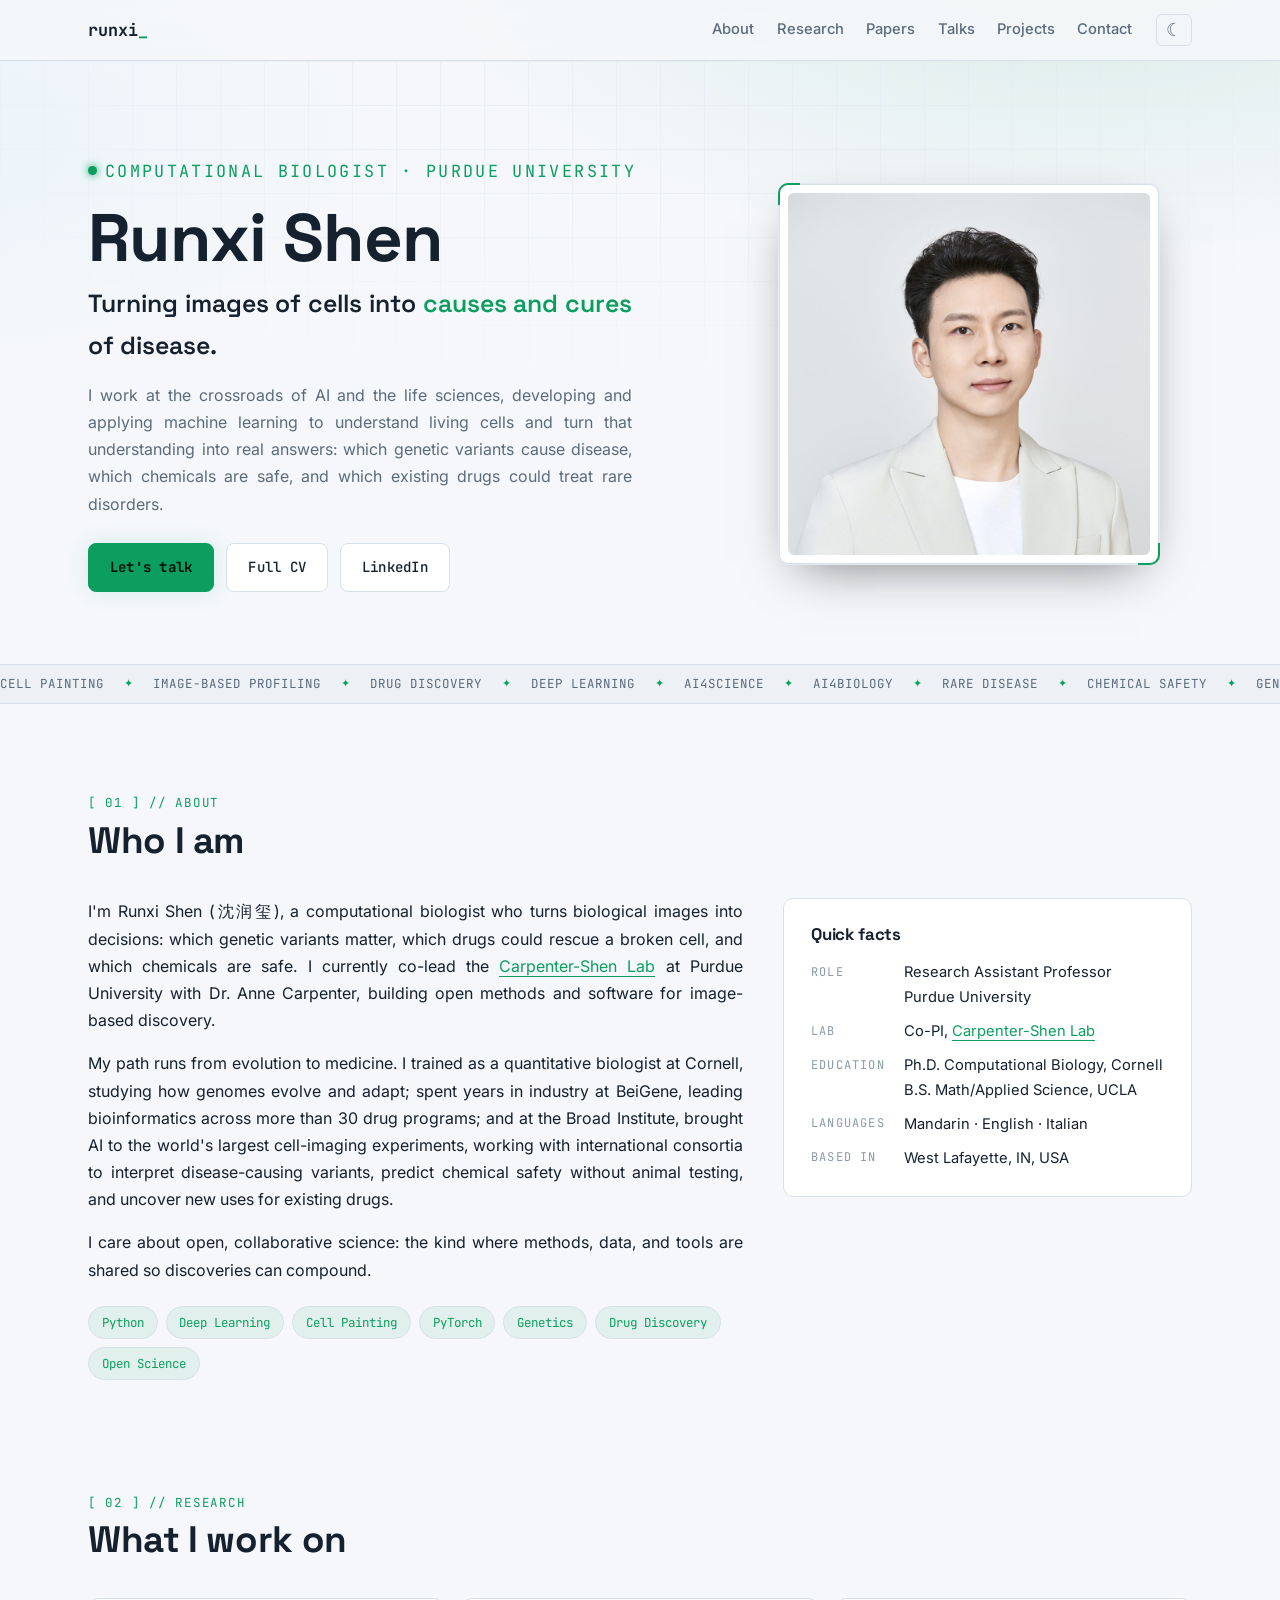
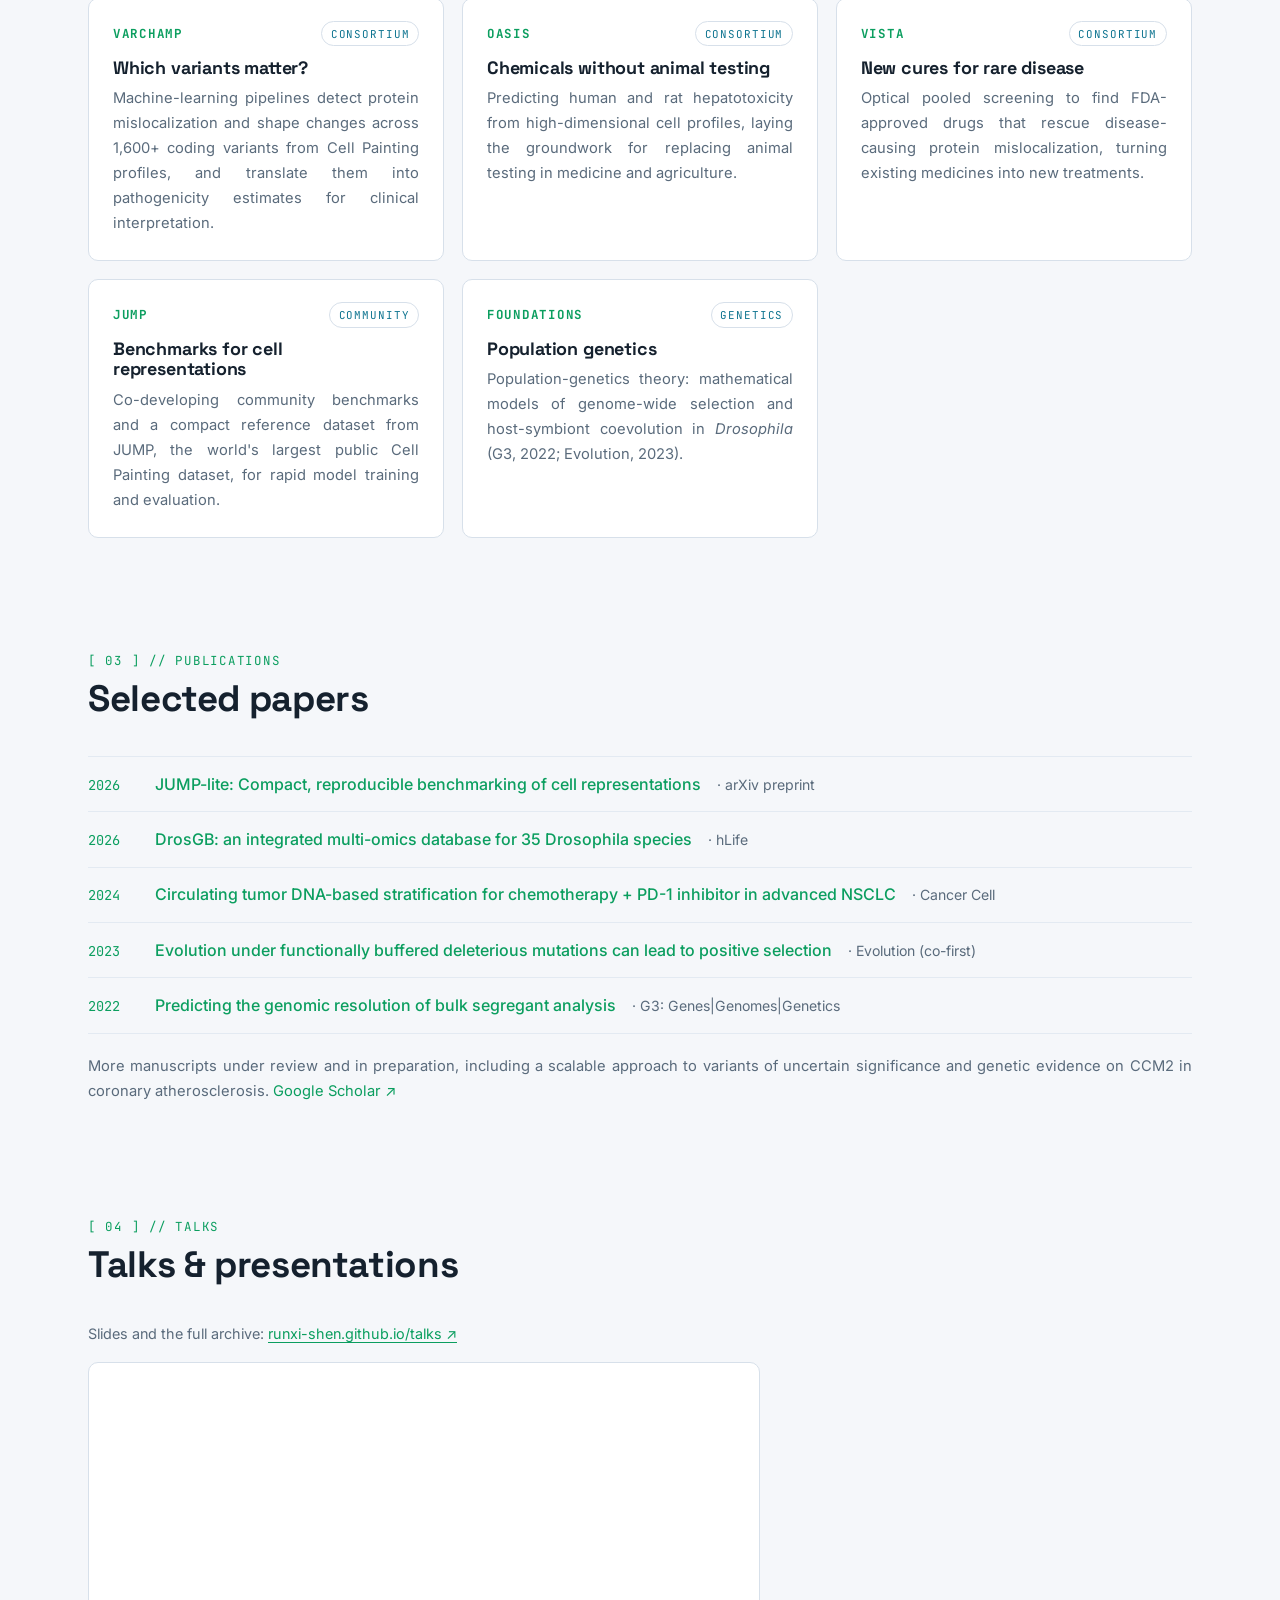
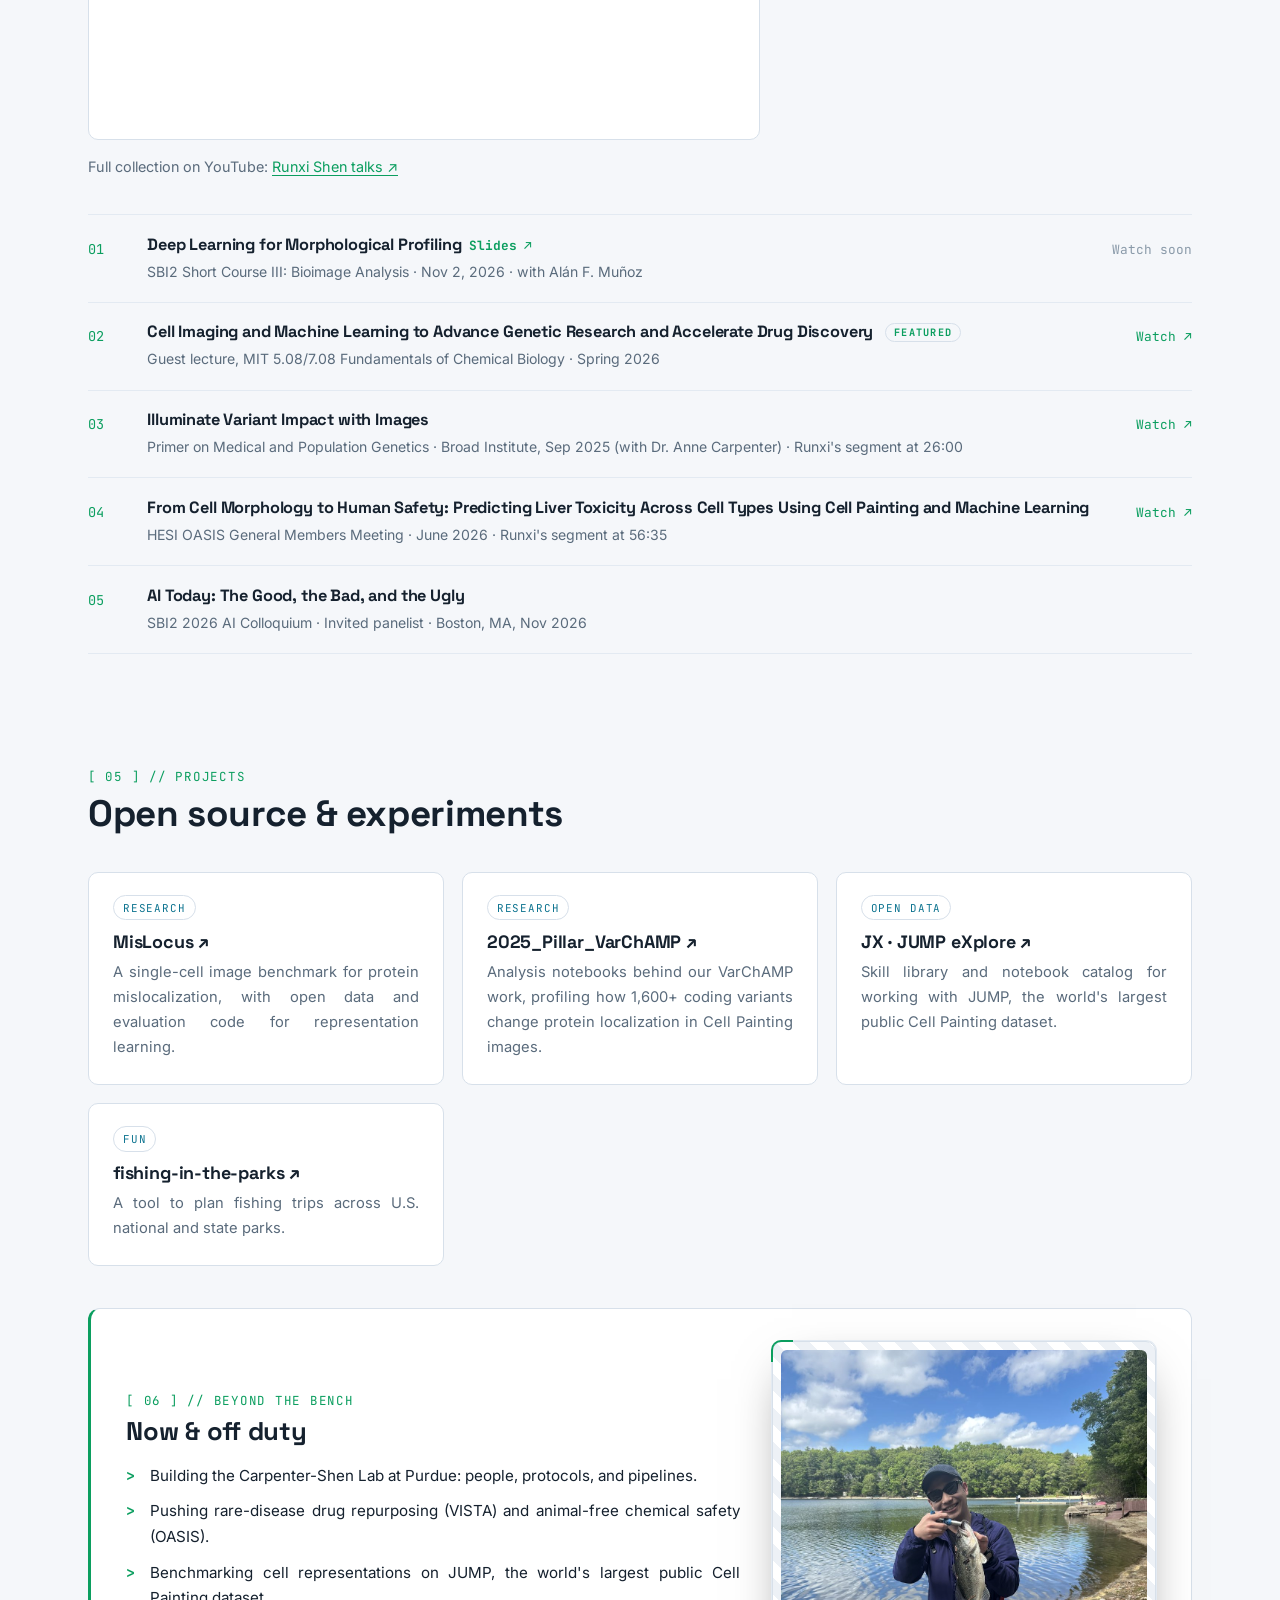
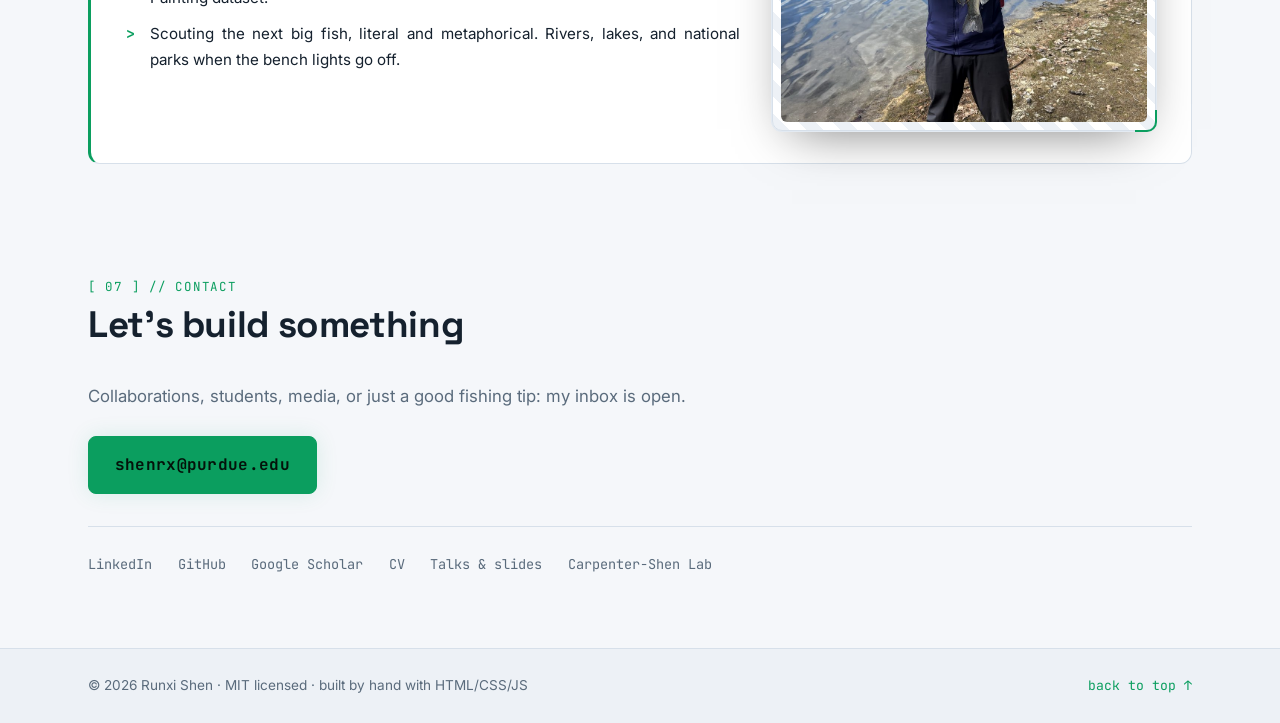
==== commit a658dc82: "Streamline homepage and include SBI2 panel appearance" ====
--- a/index.html
+++ b/index.html
@@ -90,7 +90,6 @@
     <a class="brand" href="#top">runxi<span class="brand-cursor">_</span></a>
     <nav class="nav" aria-label="main">
       <a href="#about">About</a>
-      <a href="#experience">Experience</a>
       <a href="#research">Research</a>
       <a href="#publications">Papers</a>
       <a href="#talks">Talks</a>
@@ -162,68 +161,10 @@
     </div>
   </section>
 
-  <!-- ── EXPERIENCE ───────────────────────────────────── -->
-  <section class="section" id="experience">
-    <div class="section-head">
-      <p class="eyebrow">[ 02 ] // EXPERIENCE</p>
-      <h2>Career track</h2>
-    </div>
-    <ol class="timeline">
-      <li class="tl-item">
-        <span class="tl-years">2026 to now</span>
-        <div class="tl-body">
-          <h3>Research Assistant Professor</h3>
-          <p class="tl-org">Purdue University · Biological Sciences</p>
-          <p class="tl-desc">Co-leading the Carpenter-Shen Lab with Dr. Anne Carpenter, building computational methods and software that turn cell images into mechanistic insight, therapeutic discovery, and safer chemical design.</p>
-        </div>
-      </li>
-      <li class="tl-item">
-        <span class="tl-years">2025 to 2026</span>
-        <div class="tl-body">
-          <h3>Postdoctoral Associate</h3>
-          <p class="tl-org">Broad Institute of MIT and Harvard · Imaging Platform</p>
-          <p class="tl-desc">Functional characterization of coding variants, chemical-safety prediction, drug repurposing for rare disease, and cell-representation benchmarks across the VarChAMP, OASIS, VISTA, and JUMP consortia.</p>
-        </div>
-      </li>
-      <li class="tl-item">
-        <span class="tl-years">2022 to 2025</span>
-        <div class="tl-body">
-          <h3>Senior Scientist, Bioinformatics</h3>
-          <p class="tl-org">BeiGene Ltd. · Translational Discovery</p>
-          <p class="tl-desc">Led bioinformatics for 30+ drug development programs, building deep-learning models that integrate clinical, genomic, transcriptomic, and imaging data to predict patient response and adverse events.</p>
-        </div>
-      </li>
-      <li class="tl-item">
-        <span class="tl-years">2021 to 2022</span>
-        <div class="tl-body">
-          <h3>Algorithm Engineer Intern</h3>
-          <p class="tl-org">XtalPi Inc.</p>
-          <p class="tl-desc">Machine-learning frameworks for in-silico antibody design and optimization using B-cell receptor evolution.</p>
-        </div>
-      </li>
-      <li class="tl-item">
-        <span class="tl-years">2017 to 2022</span>
-        <div class="tl-body">
-          <h3>Ph.D., Computational Biology</h3>
-          <p class="tl-org">Cornell University</p>
-          <p class="tl-desc">Population and evolutionary genetics, modeling how genomes evolve and how hosts coevolve with their symbionts.</p>
-        </div>
-      </li>
-      <li class="tl-item">
-        <span class="tl-years">2013 to 2017</span>
-        <div class="tl-body">
-          <h3>B.S., Mathematics / Applied Science</h3>
-          <p class="tl-org">University of California, Los Angeles</p>
-          <p class="tl-desc">Medical &amp; Life Sciences and Computing specialization.</p>
-        </div>
-      </li>
-    </ol>
-  </section>
-
   <!-- ── RESEARCH ─────────────────────────────────────── -->
   <section class="section" id="research">
     <div class="section-head">
-      <p class="eyebrow">[ 03 ] // RESEARCH</p>
+      <p class="eyebrow">[ 02 ] // RESEARCH</p>
       <h2>What I work on</h2>
     </div>
     <div class="card-grid">
@@ -258,7 +199,7 @@
   <!-- ── PUBLICATIONS ─────────────────────────────────── -->
   <section class="section" id="publications">
     <div class="section-head">
-      <p class="eyebrow">[ 04 ] // PUBLICATIONS</p>
+      <p class="eyebrow">[ 03 ] // PUBLICATIONS</p>
       <h2>Selected papers</h2>
     </div>
     <ul class="papers">
@@ -295,7 +236,7 @@
   <!-- ── TALKS ────────────────────────────────────────── -->
   <section class="section" id="talks">
     <div class="section-head">
-      <p class="eyebrow">[ 05 ] // TALKS</p>
+      <p class="eyebrow">[ 04 ] // TALKS</p>
       <h2>Talks &amp; presentations</h2>
     </div>
     <p class="talks-note talks-archive">Slides and the full archive: <a href="https://runxi-shen.github.io/talks/" target="_blank" rel="noopener">runxi-shen.github.io/talks ↗</a></p>
@@ -336,13 +277,20 @@
         </div>
         <a class="talk-link" href="https://www.youtube.com/watch?v=ShVcxNujQEU&amp;list=PLVgoJ4a3o9I-bxmN-erflwbJDtx71iojf&amp;t=56m35s" target="_blank" rel="noopener">Watch ↗</a>
       </li>
+      <li>
+        <span class="talk-index mono">05</span>
+        <div>
+          <h3>AI Today: The Good, the Bad, and the Ugly</h3>
+          <p class="talk-event">SBI2 2026 AI Colloquium · Invited panelist · Boston, MA, Nov 2026</p>
+        </div>
+      </li>
     </ol>
   </section>
 
   <!-- ── PROJECTS ─────────────────────────────────────── -->
   <section class="section" id="projects">
     <div class="section-head">
-      <p class="eyebrow">[ 06 ] // PROJECTS</p>
+      <p class="eyebrow">[ 05 ] // PROJECTS</p>
       <h2>Open source &amp; experiments</h2>
     </div>
     <div class="card-grid">
@@ -371,7 +319,7 @@
     <!-- beyond the bench -->
     <div class="beyond panel">
       <div class="beyond-text">
-        <p class="eyebrow">[ 07 ] // BEYOND THE BENCH</p>
+        <p class="eyebrow">[ 06 ] // BEYOND THE BENCH</p>
         <h2>Now &amp; off duty</h2>
         <ul class="now-list">
           <li>Building the Carpenter-Shen Lab at Purdue: people, protocols, and pipelines.</li>
@@ -389,7 +337,7 @@
   <!-- ── CONTACT ──────────────────────────────────────── -->
   <section class="section contact" id="contact">
     <div class="section-head">
-      <p class="eyebrow">[ 08 ] // CONTACT</p>
+      <p class="eyebrow">[ 07 ] // CONTACT</p>
       <h2>Let's build something</h2>
     </div>
     <p class="contact-lead">Collaborations, students, media, or just a good fishing tip: my inbox is open.</p>
--- a/style.css
+++ b/style.css
@@ -81,7 +81,6 @@
 .hero-tagline,
 .hero-sub,
 .about-text p,
-.tl-desc,
 .card p,
 .section-note,
 .now-list li,
@@ -350,41 +349,6 @@
 .about-facts dd { font-size: 0.92rem; }
 .about-facts dd a { border-bottom: 1px solid var(--accent); }
 
-/* ── timeline ── */
-.timeline { list-style: none; position: relative; padding-left: 1.5rem; }
-.timeline::before {
-  content: "";
-  position: absolute;
-  left: 0; top: 0.4rem; bottom: 0.4rem;
-  width: 2px;
-  background: linear-gradient(var(--accent), var(--line));
-}
-.tl-item { position: relative; padding: 0 0 2.4rem 1.8rem; }
-.tl-item::before {
-  content: "";
-  position: absolute;
-  left: -1.5rem; top: 0.45rem;
-  width: 10px; height: 10px;
-  border-radius: 50%;
-  background: var(--accent);
-  box-shadow: 0 0 0 3px var(--bg), 0 0 10px var(--glow);
-}
-.tl-years {
-  font-family: 'JetBrains Mono', monospace;
-  font-size: 0.78rem;
-  letter-spacing: 0.08em;
-  color: var(--accent);
-  background: var(--chip-bg);
-  border: 1px solid var(--line);
-  border-radius: 6px;
-  padding: 0.2rem 0.6rem;
-  display: inline-block;
-  margin-bottom: 0.55rem;
-}
-.tl-body h3 { font-size: 1.22rem; }
-.tl-org { color: var(--accent-2); font-weight: 600; font-size: 0.95rem; margin: 0.15rem 0 0.35rem; }
-.tl-desc { color: var(--muted); font-size: 0.95rem; max-width: 44rem; }
-
 /* ── cards ── */
 .card-grid {
   display: grid;
